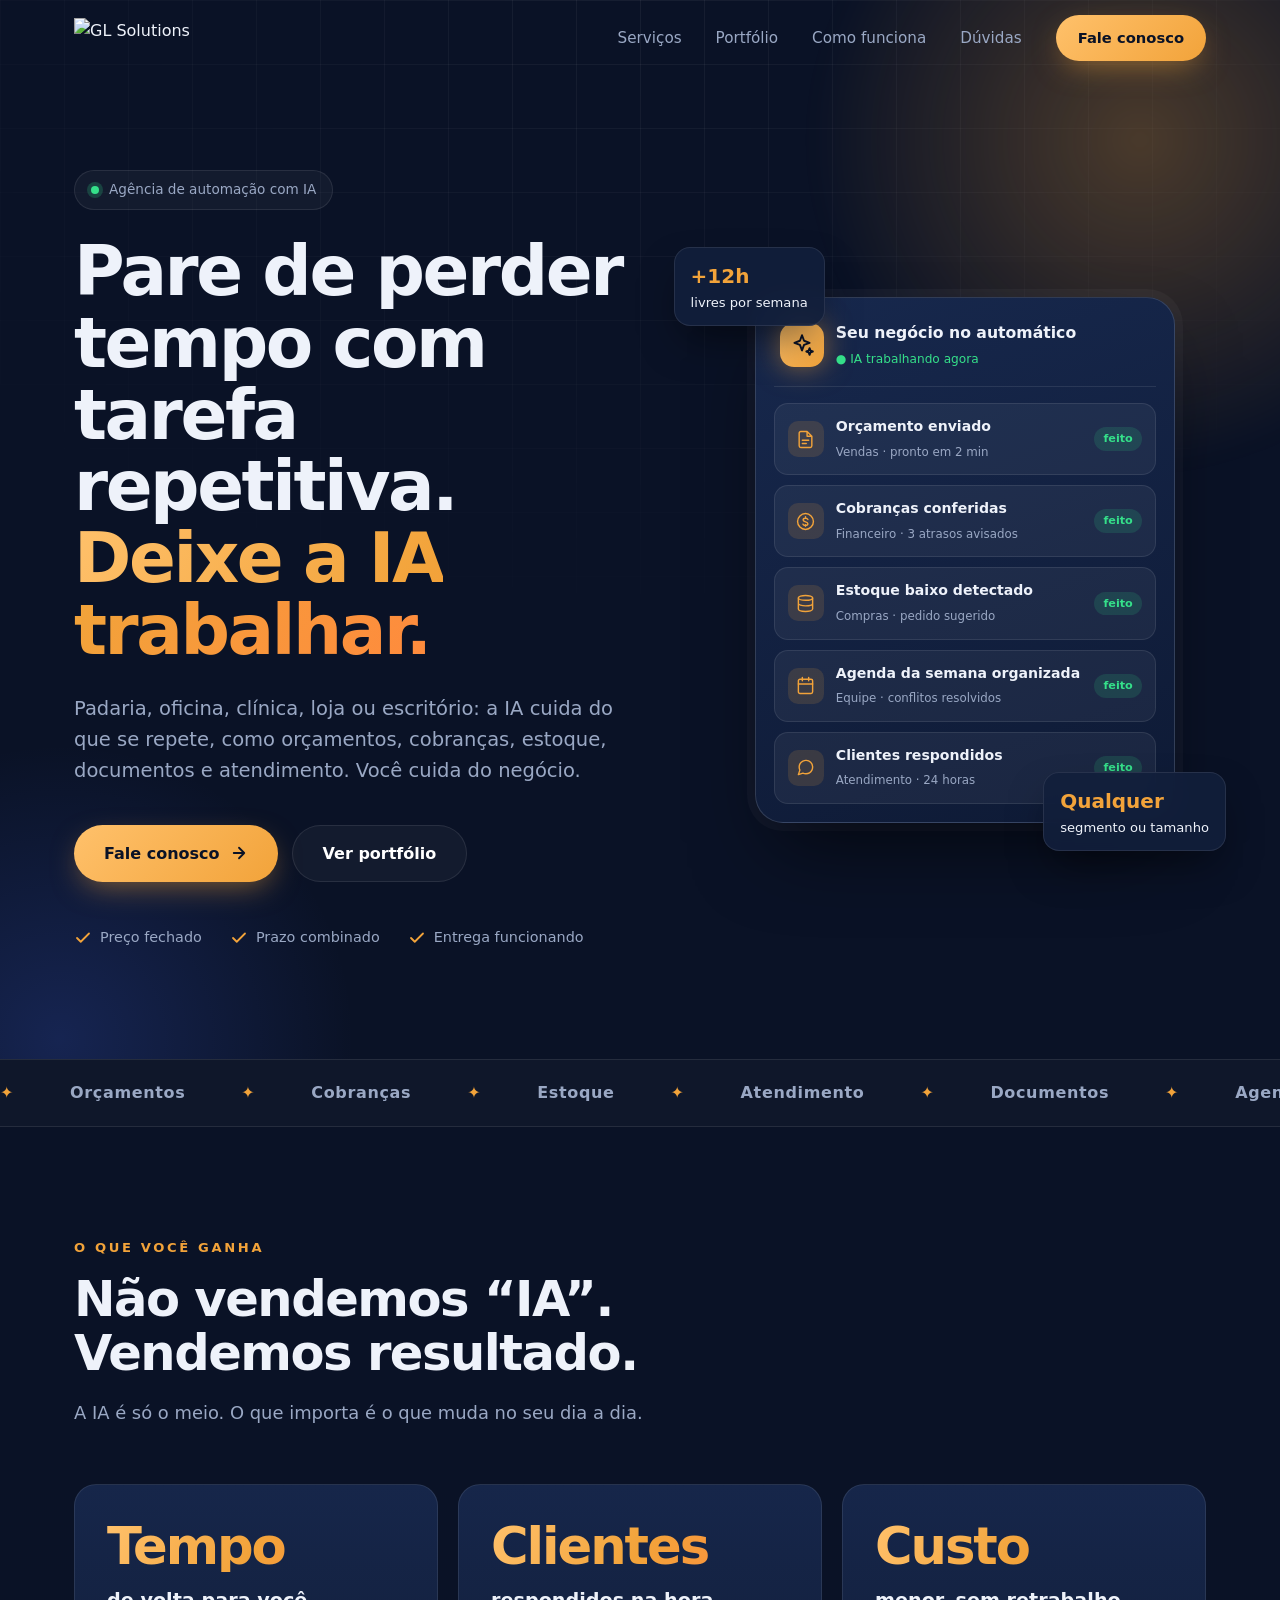
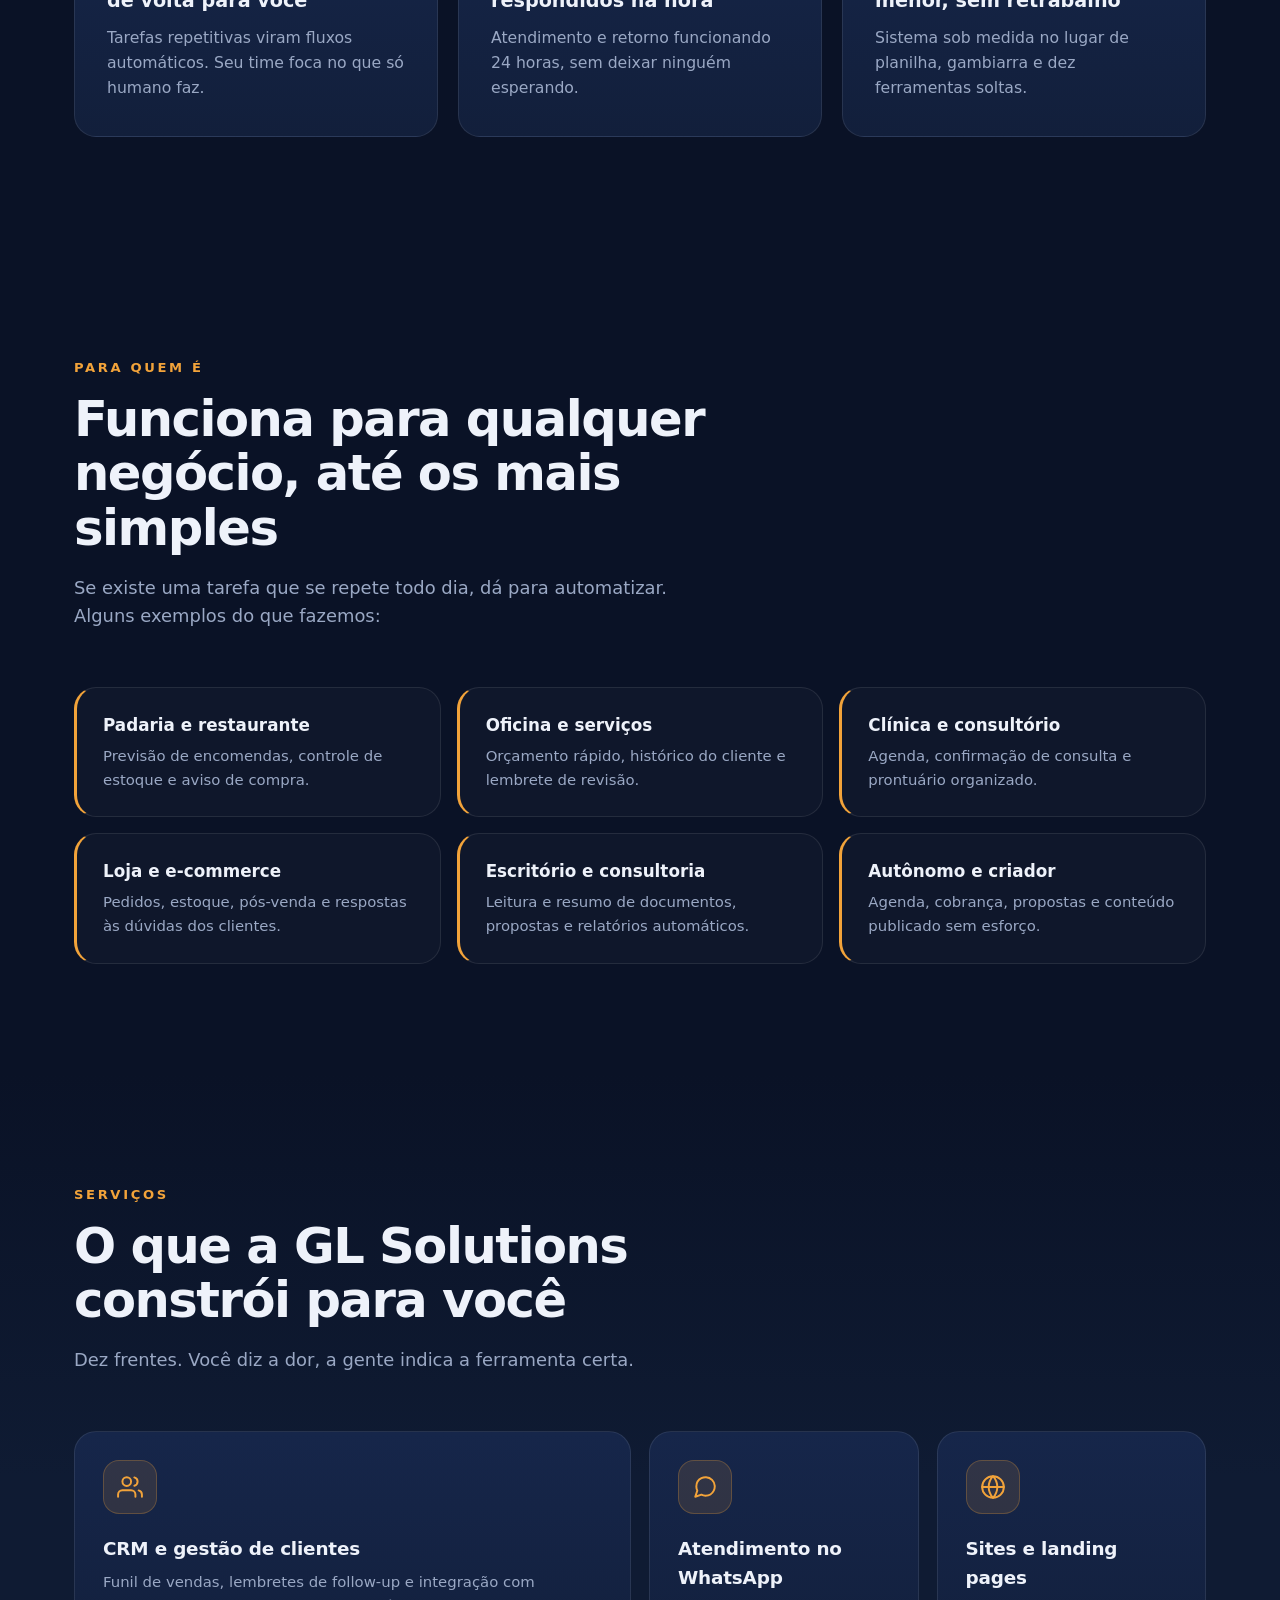
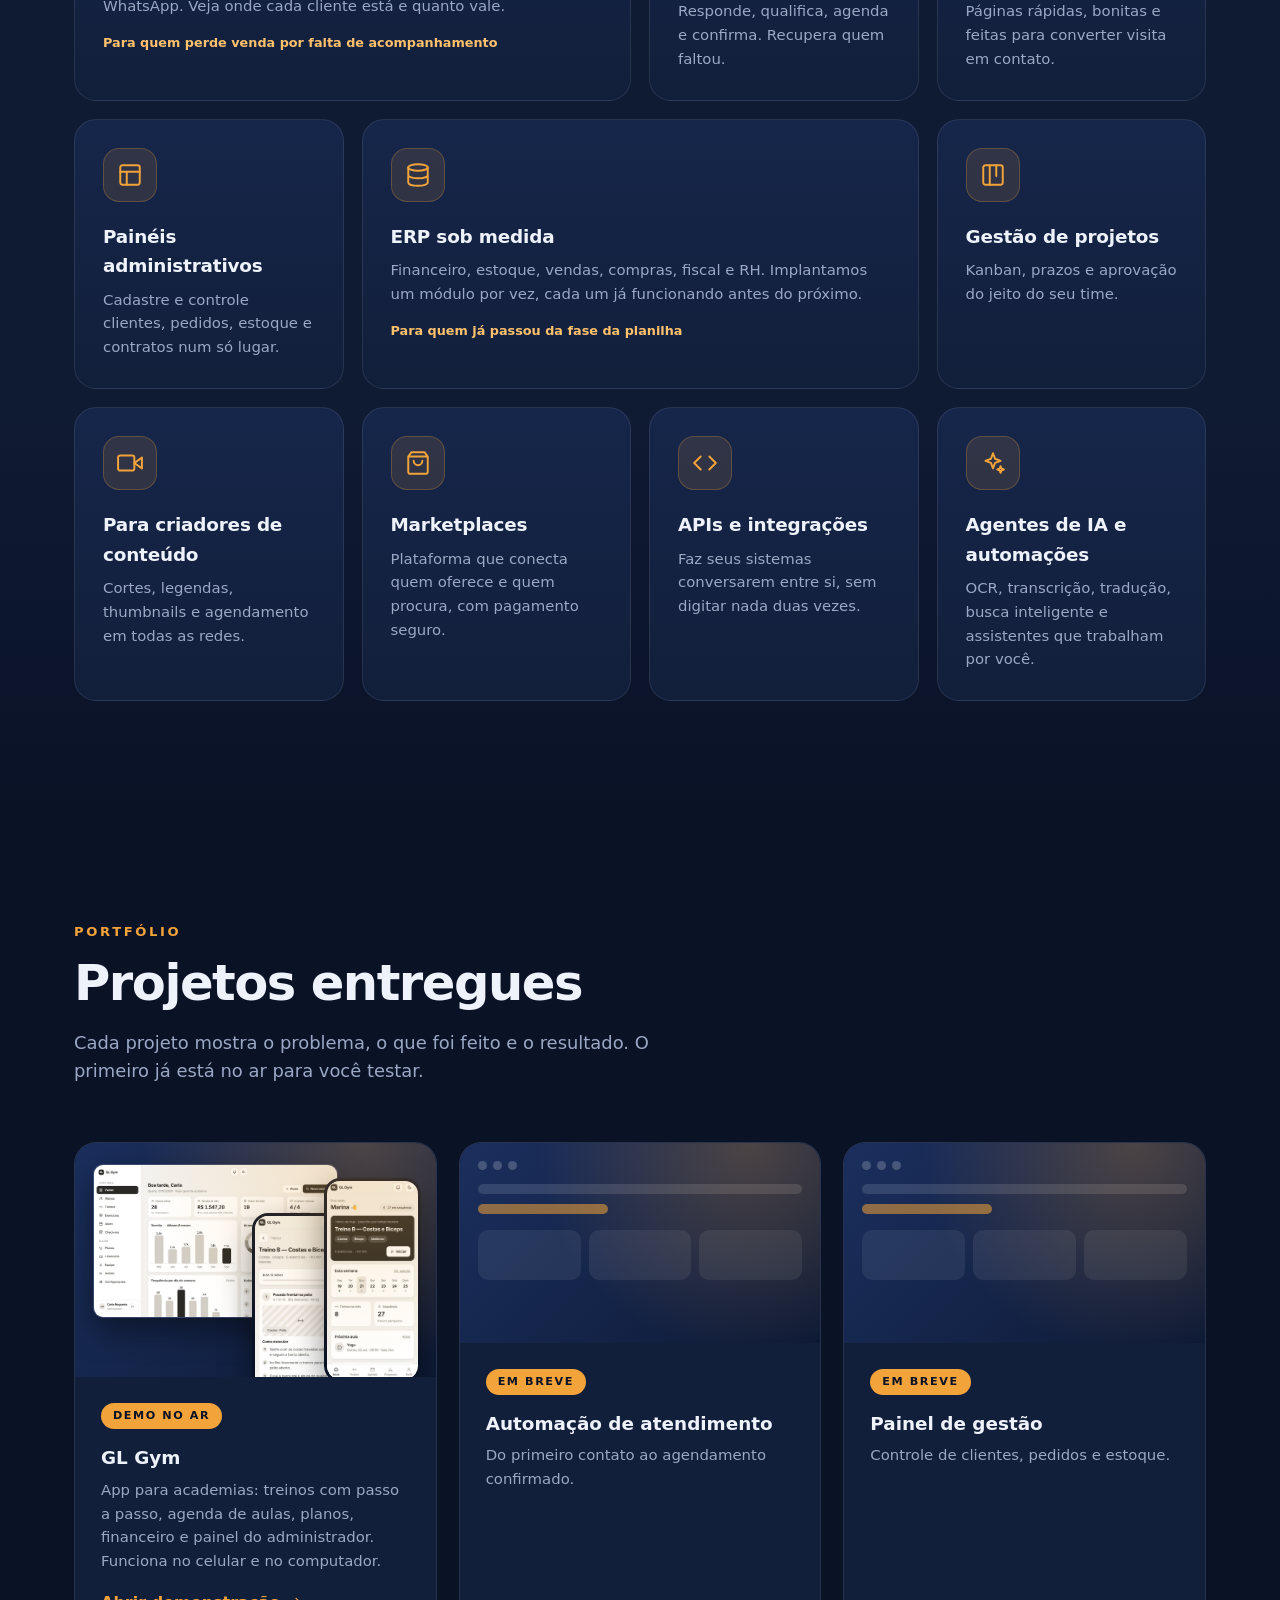
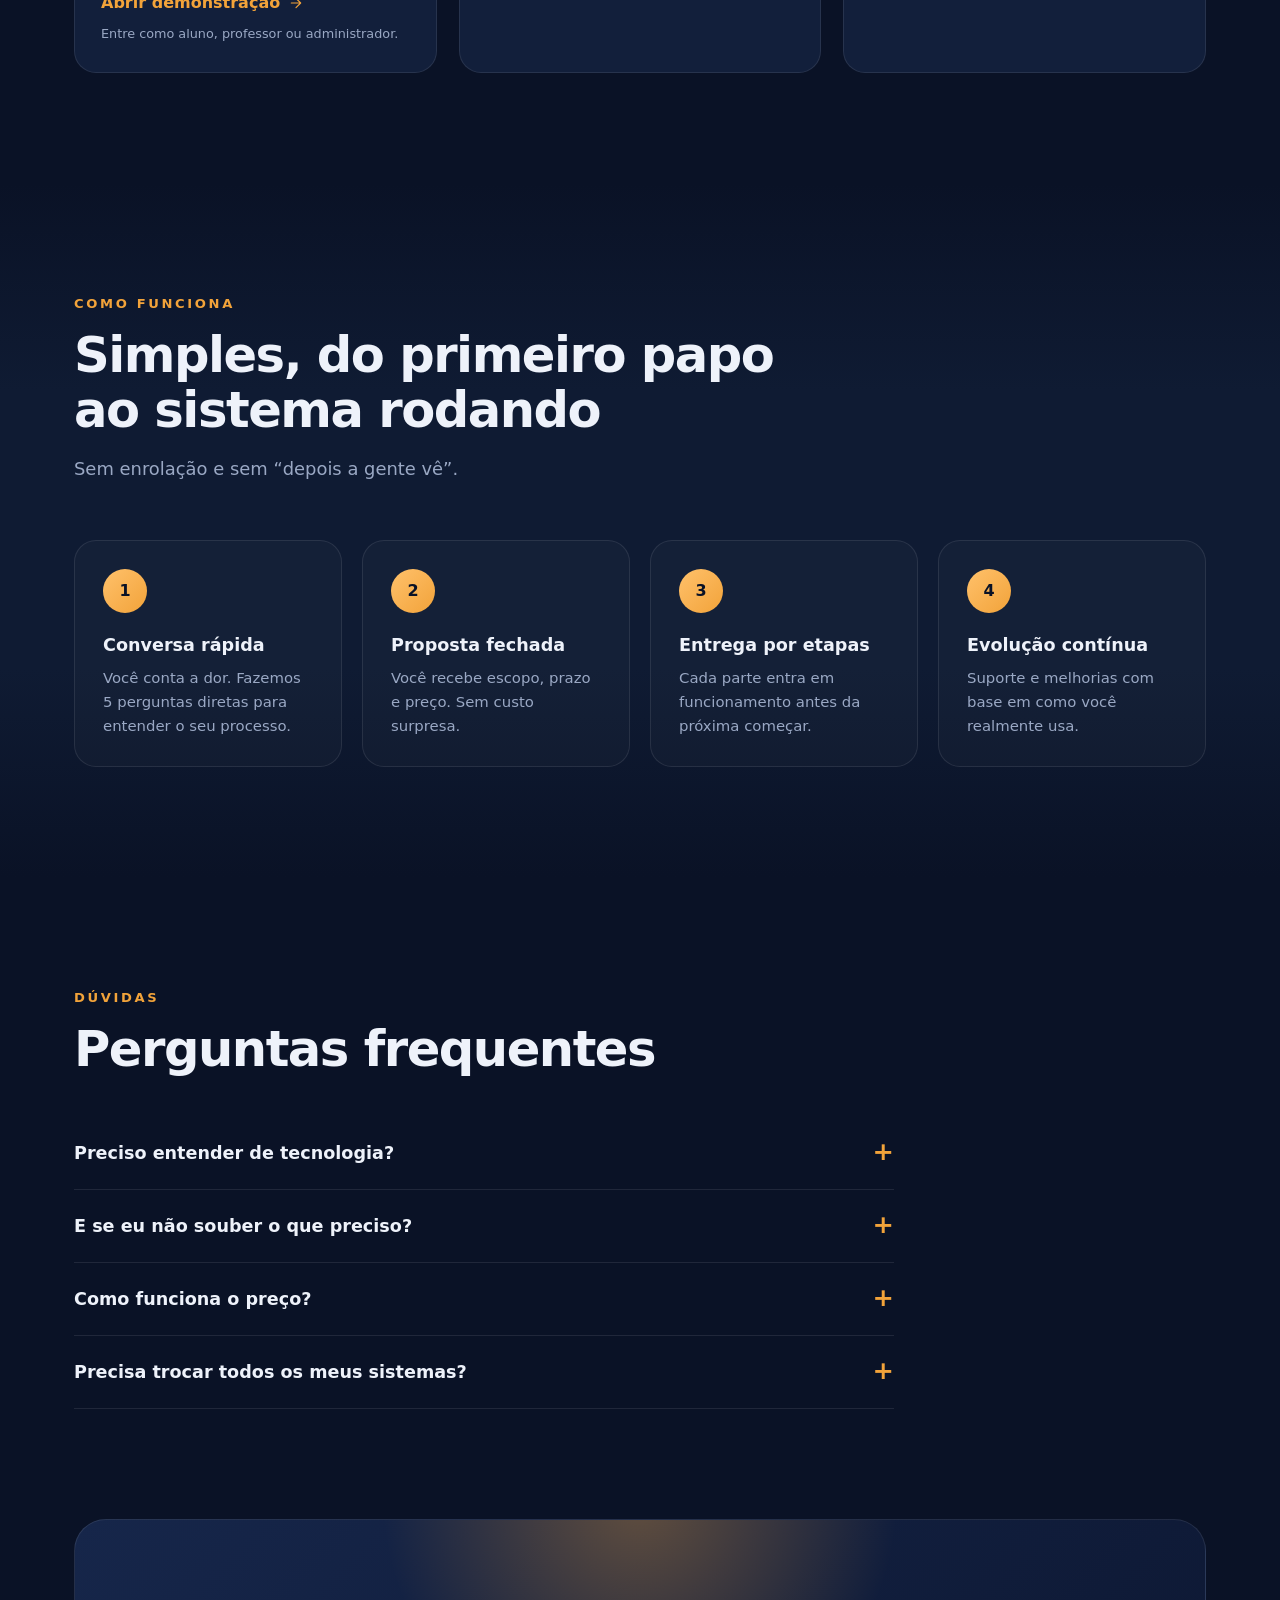
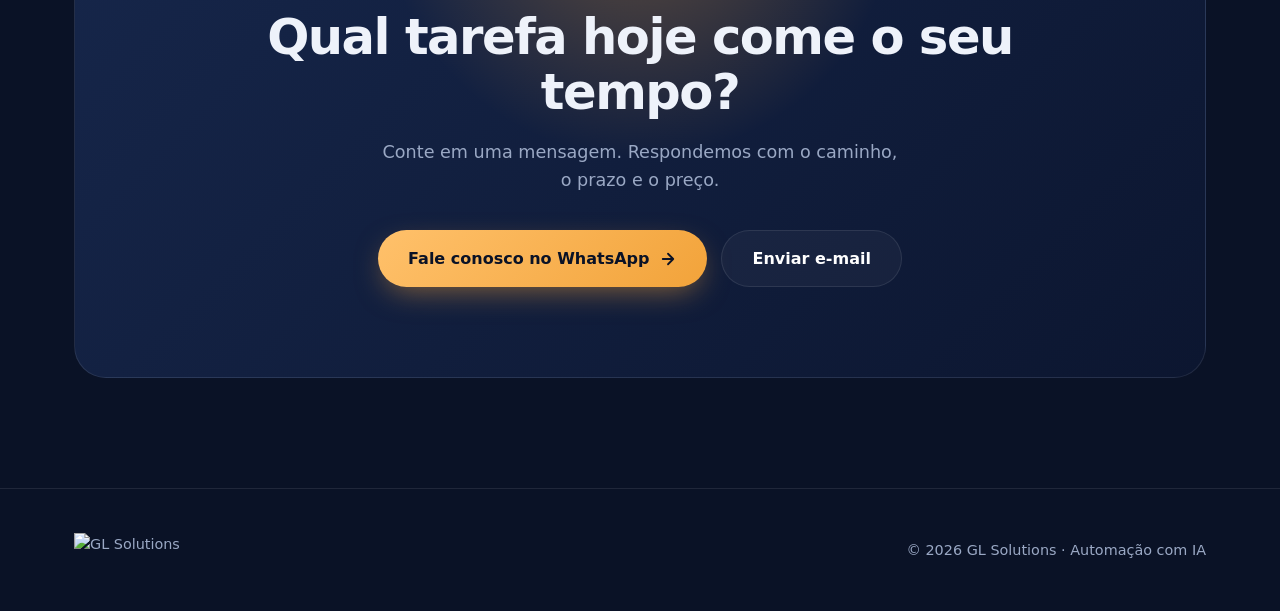
==== index.src.html @ 5382f70b "Portfólio: preview real do GL Gym (desktop e celular) Co-Authored-By: Claude Sonnet 5.5 <noreply@ant" ====
<!doctype html>
<html lang="pt-BR">
<head>
<meta charset="utf-8">
<meta name="viewport" content="width=device-width,initial-scale=1">
<title>GL Solutions — Automação com IA</title>
<meta name="description" content="Agência de automação com IA. CRM, ERP, painéis, sites, fluxos de WhatsApp e integrações sob medida, com escopo e preço fechados.">
<link rel="icon" href="__ICON__">
<style>
:root{
  --bg:#0A1226;--bg2:#0F1B33;--card:#121f3b;--card2:#16264a;
  --orange:#F2A33A;--orange2:#ffc16b;
  --text:#EEF2FA;--muted:#9AA8C4;--line:rgba(255,255,255,.09);
  --r:22px;
}
*{box-sizing:border-box;margin:0;padding:0}
html{scroll-behavior:smooth;scroll-padding-top:84px}
body{font-family:Inter,system-ui,-apple-system,"Segoe UI",Roboto,sans-serif;background:var(--bg);color:var(--text);line-height:1.6;-webkit-font-smoothing:antialiased;overflow-x:hidden}
a{color:inherit;text-decoration:none}
img{display:block;max-width:100%}
.wrap{max-width:1180px;margin:0 auto;padding:0 24px}
svg.i{width:26px;height:26px;fill:none;stroke:currentColor;stroke-width:1.8;stroke-linecap:round;stroke-linejoin:round}

/* NAV */
header{position:fixed;inset:0 0 auto 0;z-index:50;transition:.3s}
header.scrolled{background:rgba(10,18,38,.78);backdrop-filter:blur(16px);-webkit-backdrop-filter:blur(16px);border-bottom:1px solid var(--line)}
header .wrap{display:flex;align-items:center;justify-content:space-between;height:76px}
.brand img{height:40px;width:auto}
nav{display:flex;align-items:center;gap:34px;font-size:.95rem;color:var(--muted)}
nav a:hover{color:#fff}
.btn{display:inline-flex;align-items:center;gap:10px;background:linear-gradient(135deg,var(--orange2),var(--orange));color:#0A1226;font-weight:700;padding:15px 30px;border-radius:999px;transition:.25s;box-shadow:0 10px 30px -8px rgba(242,163,58,.55)}
.btn:hover{transform:translateY(-2px);box-shadow:0 16px 36px -8px rgba(242,163,58,.7)}
.btn svg{width:18px;height:18px;fill:none;stroke:currentColor;stroke-width:2.4;stroke-linecap:round;stroke-linejoin:round}
.btn.ghost{background:rgba(255,255,255,.04);color:#fff;border:1px solid var(--line);box-shadow:none}
.btn.ghost:hover{border-color:var(--orange);background:rgba(242,163,58,.08)}
nav .btn{padding:11px 22px;font-size:.92rem}

/* HERO */
.hero{position:relative;padding:170px 0 110px;overflow:hidden}
.hero:before{content:"";position:absolute;width:720px;height:720px;right:-220px;top:-220px;background:radial-gradient(circle,rgba(242,163,58,.28),transparent 65%);filter:blur(10px)}
.hero:after{content:"";position:absolute;width:640px;height:640px;left:-260px;bottom:-300px;background:radial-gradient(circle,rgba(70,110,255,.2),transparent 65%)}
.grid-bg{position:absolute;inset:0;background-image:linear-gradient(var(--line) 1px,transparent 1px),linear-gradient(90deg,var(--line) 1px,transparent 1px);background-size:64px 64px;mask-image:radial-gradient(ellipse 70% 60% at 50% 0,#000,transparent);-webkit-mask-image:radial-gradient(ellipse 70% 60% at 50% 0,#000,transparent);opacity:.6}
.hero .wrap{position:relative;z-index:2;display:grid;grid-template-columns:1.1fr .9fr;gap:60px;align-items:center}
.pill{display:inline-flex;align-items:center;gap:10px;border:1px solid var(--line);background:rgba(255,255,255,.04);padding:8px 16px;border-radius:999px;font-size:.85rem;color:var(--muted);margin-bottom:26px}
.pill i{width:8px;height:8px;border-radius:50%;background:#35e08a;box-shadow:0 0 0 4px rgba(53,224,138,.2);animation:pulse 2s infinite}
@keyframes pulse{50%{box-shadow:0 0 0 8px rgba(53,224,138,0)}}
h1{font-size:clamp(2.5rem,5.4vw,4.4rem);line-height:1.04;letter-spacing:-.035em;font-weight:800}
.grad{background:linear-gradient(120deg,var(--orange2),var(--orange) 50%,#ff8a3d);-webkit-background-clip:text;background-clip:text;color:transparent}
.hero p.lead{font-size:1.22rem;color:var(--muted);margin:26px 0 38px;max-width:540px}
.cta{display:flex;gap:14px;flex-wrap:wrap}
.trust{display:flex;gap:28px;margin-top:44px;color:var(--muted);font-size:.9rem;flex-wrap:wrap}
.trust span{display:flex;align-items:center;gap:8px}
.trust svg{width:18px;height:18px;stroke:var(--orange);fill:none;stroke-width:2.4;stroke-linecap:round;stroke-linejoin:round}

/* PANEL MOCK */
.panel{position:relative;max-width:420px;margin:0 auto;background:linear-gradient(160deg,#17284d,#0e1a35);border:1px solid rgba(255,255,255,.14);border-radius:28px;padding:18px;box-shadow:0 40px 80px -20px rgba(0,0,0,.6),0 0 0 8px rgba(255,255,255,.03);animation:float 6s ease-in-out infinite}
@keyframes float{50%{transform:translateY(-12px)}}
.ptop{display:flex;align-items:center;gap:12px;padding:4px 6px 16px;border-bottom:1px solid var(--line)}
.ptop b{display:block;font-size:.98rem}.ptop small{color:#35e08a;font-size:.76rem}
.orb{width:44px;height:44px;border-radius:14px;display:grid;place-items:center;background:linear-gradient(135deg,var(--orange2),var(--orange));color:#0A1226;box-shadow:0 0 28px rgba(242,163,58,.55)}
.tasks{display:flex;flex-direction:column;gap:10px;padding-top:16px}
.task{display:flex;align-items:center;gap:12px;background:rgba(255,255,255,.05);border:1px solid var(--line);border-radius:14px;padding:11px 13px;opacity:0;transform:translateX(18px);animation:in .5s forwards}
.task i{width:36px;height:36px;border-radius:10px;display:grid;place-items:center;background:rgba(242,163,58,.14);color:var(--orange);flex:none}
.task i svg{width:19px;height:19px}
.task div{flex:1;min-width:0}.task b{display:block;font-size:.88rem}.task small{color:var(--muted);font-size:.74rem}
.task em{font-style:normal;font-size:.7rem;font-weight:700;color:#35e08a;background:rgba(53,224,138,.14);padding:3px 9px;border-radius:99px}
.task:nth-child(1){animation-delay:.4s}.task:nth-child(2){animation-delay:1.1s}.task:nth-child(3){animation-delay:1.8s}.task:nth-child(4){animation-delay:2.5s}.task:nth-child(5){animation-delay:3.2s}
@keyframes in{to{opacity:1;transform:none}}
.badge{position:absolute;background:rgba(18,31,59,.92);backdrop-filter:blur(10px);border:1px solid var(--line);border-radius:16px;padding:12px 16px;font-size:.82rem;box-shadow:0 20px 40px -10px rgba(0,0,0,.5)}
.badge b{display:block;font-size:1.25rem;color:var(--orange)}
.badge.a{left:-50px;top:-50px;animation:float 5s ease-in-out infinite}
.badge.b{right:-20px;bottom:-28px;animation:float 7s ease-in-out infinite reverse}

/* MARQUEE */
.marquee{border-block:1px solid var(--line);background:rgba(255,255,255,.02);overflow:hidden;padding:20px 0}
.track{display:flex;gap:56px;width:max-content;animation:scroll 32s linear infinite;color:var(--muted);font-weight:600;letter-spacing:.04em;white-space:nowrap}
.track span:before{content:"✦";color:var(--orange);margin-right:56px}
@keyframes scroll{to{transform:translateX(-50%)}}

/* SECTIONS */
section{padding:110px 0;position:relative}
.eyebrow{color:var(--orange);font-weight:700;font-size:.82rem;letter-spacing:.2em;text-transform:uppercase;margin-bottom:14px}
h2{font-size:clamp(2rem,4vw,3.1rem);letter-spacing:-.03em;line-height:1.1;font-weight:800;max-width:760px}
.sub{color:var(--muted);font-size:1.12rem;max-width:620px;margin:18px 0 56px}

/* BENEFITS */
.trio{display:grid;grid-template-columns:repeat(3,1fr);gap:20px}
.ben{background:linear-gradient(180deg,var(--card2),var(--card));border:1px solid var(--line);border-radius:var(--r);padding:36px 32px}
.ben .big{font-size:3.2rem;font-weight:800;letter-spacing:-.04em;line-height:1}
.ben h3{margin:14px 0 8px;font-size:1.2rem}
.ben p{color:var(--muted);font-size:.98rem}

.segs{display:grid;grid-template-columns:repeat(3,1fr);gap:16px}
.seg{border:1px solid var(--line);border-radius:var(--r);padding:24px 26px;background:rgba(255,255,255,.025);border-left:3px solid var(--orange)}
.seg b{display:block;font-size:1.05rem;margin-bottom:6px}.seg p{color:var(--muted);font-size:.93rem}
/* SERVICES BENTO */
.bento{display:grid;grid-template-columns:repeat(4,1fr);gap:18px}
.svc{grid-column:span 1;position:relative;background:linear-gradient(180deg,var(--card2),var(--card));border:1px solid var(--line);border-radius:var(--r);padding:28px;overflow:hidden;transition:.3s}
.svc.w{grid-column:span 2}
.svc:hover{transform:translateY(-6px);border-color:rgba(242,163,58,.55);box-shadow:0 30px 60px -30px rgba(242,163,58,.35)}
.svc:before{content:"";position:absolute;inset:auto -40% -60% auto;width:240px;height:240px;background:radial-gradient(circle,rgba(242,163,58,.16),transparent 70%);opacity:0;transition:.4s}
.svc:hover:before{opacity:1}
.ic{width:54px;height:54px;border-radius:16px;display:grid;place-items:center;background:rgba(242,163,58,.12);color:var(--orange);margin-bottom:20px;border:1px solid rgba(242,163,58,.25)}
.svc h3{font-size:1.15rem;margin-bottom:8px;letter-spacing:-.01em}
.svc p{color:var(--muted);font-size:.93rem}
.svc .dor{display:block;margin-top:14px;font-size:.8rem;color:var(--orange2);font-weight:600}

/* PORTFOLIO */
.alt{background:linear-gradient(180deg,var(--bg),var(--bg2) 30%,var(--bg2) 70%,var(--bg))}
.cases{display:grid;grid-template-columns:repeat(3,1fr);gap:22px}
.case{background:var(--card);border:1px solid var(--line);border-radius:var(--r);overflow:hidden;transition:.3s}
.case:hover{transform:translateY(-6px);border-color:rgba(242,163,58,.5)}
.shot{height:200px;background:linear-gradient(135deg,#1b2f5e,#0e1a35);position:relative;padding:18px}
.shot:after{content:"";position:absolute;inset:0;background:radial-gradient(circle at 80% 0,rgba(242,163,58,.25),transparent 60%)}
.bar{display:flex;gap:6px;margin-bottom:14px}.bar i{width:9px;height:9px;border-radius:50%;background:rgba(255,255,255,.2)}
.line{height:10px;border-radius:6px;background:rgba(255,255,255,.12);margin-bottom:10px}
.line.o{background:rgba(242,163,58,.55);width:40%}
.blk{display:grid;grid-template-columns:repeat(3,1fr);gap:8px;margin-top:16px}.blk b{height:50px;border-radius:10px;background:rgba(255,255,255,.07)}
.cbody{padding:24px 26px 28px}
.soon{display:inline-block;font-size:.7rem;font-weight:800;letter-spacing:.14em;color:#0A1226;background:var(--orange);padding:4px 12px;border-radius:99px}
.case h3{margin:14px 0 6px;font-size:1.15rem}
.case p{color:var(--muted);font-size:.93rem}
a.shot{display:block;text-decoration:none}

.shot.preview{height:auto;aspect-ratio:16/10.4;padding:0;overflow:hidden}
.shot.preview:after{pointer-events:none;z-index:3}
.shot.preview img{position:absolute;display:block;height:auto;border-radius:10px;box-shadow:0 12px 32px rgba(0,0,0,.45);transition:transform .35s}
.shot.preview .pv-d{left:5%;top:9%;width:68%;border:1px solid rgba(255,255,255,.14)}
.shot.preview .pv-p1{right:4%;top:15%;width:27%;border-radius:16px;border:3px solid #0A1226;z-index:2}
.shot.preview .pv-p2{right:24%;top:30%;width:27%;border-radius:16px;border:3px solid #0A1226;z-index:1}
.case:hover .shot.preview .pv-p1{transform:translateY(-6px)}.case:hover .shot.preview .pv-p2{transform:translateY(-3px)}
.case.live .go{display:inline-flex;align-items:center;gap:8px;margin-top:16px;color:var(--orange);font-weight:700;text-decoration:none}
.case.live .go:hover{text-decoration:underline}
.case .hint{margin-top:8px;font-size:.8rem;color:var(--muted)}

/* PROCESS */
.steps{display:grid;grid-template-columns:repeat(4,1fr);gap:20px;position:relative}
.step{padding:28px;border:1px solid var(--line);border-radius:var(--r);background:rgba(255,255,255,.025)}
.step .n{width:44px;height:44px;border-radius:50%;display:grid;place-items:center;background:linear-gradient(135deg,var(--orange2),var(--orange));color:#0A1226;font-weight:800;margin-bottom:18px}
.step h3{font-size:1.1rem;margin-bottom:8px}.step p{color:var(--muted);font-size:.93rem}

/* FAQ */
.faq{max-width:820px}
details{border-bottom:1px solid var(--line);padding:22px 0}
summary{cursor:pointer;font-weight:700;font-size:1.1rem;list-style:none;display:flex;justify-content:space-between;gap:20px}
summary::-webkit-details-marker{display:none}
summary:after{content:"+";color:var(--orange);font-size:1.6rem;line-height:1;transition:.2s}
details[open] summary:after{transform:rotate(45deg)}
details p{color:var(--muted);margin-top:12px}

/* CTA */
.final{position:relative;text-align:center;border-radius:32px;padding:90px 24px;overflow:hidden;background:linear-gradient(135deg,#16264a,#0c1630);border:1px solid var(--line)}
.final:before{content:"";position:absolute;width:560px;height:560px;left:50%;top:-300px;transform:translateX(-50%);background:radial-gradient(circle,rgba(242,163,58,.35),transparent 65%)}
.final>*{position:relative}
.final h2{margin:0 auto}
.final p{color:var(--muted);max-width:520px;margin:18px auto 36px;font-size:1.1rem}
.final .cta{justify-content:center}

footer{padding:44px 0;border-top:1px solid var(--line);color:var(--muted);font-size:.9rem}
footer .wrap{display:flex;justify-content:space-between;align-items:center;flex-wrap:wrap;gap:16px}
footer img{height:34px;width:auto}

/* REVEAL */
.js .rv{opacity:0;transform:translateY(28px);transition:opacity .8s,transform .8s}
.js .rv.on{opacity:1;transform:none}

@media(max-width:980px){.segs{grid-template-columns:1fr 1fr}
  .hero{padding:130px 0 80px}.hero .wrap{grid-template-columns:1fr}
  .badge.a{left:-8px}.badge.b{right:-8px}
  .trio,.cases{grid-template-columns:1fr}.bento{grid-template-columns:1fr 1fr}.steps{grid-template-columns:1fr 1fr}
  nav a:not(.btn){display:none}section{padding:80px 0}
}
@media(max-width:560px){.segs{grid-template-columns:1fr}.bento,.steps{grid-template-columns:1fr}.svc.w{grid-column:span 1}.badge{display:none}.brand img{height:34px}}
@media(prefers-reduced-motion:reduce){*{animation:none!important;transition:none!important}.task{opacity:1;transform:none}}
</style>
</head>
<body>

<svg width="0" height="0" style="position:absolute" aria-hidden="true">
  <symbol id="users" viewBox="0 0 24 24"><path d="M17 21v-2a4 4 0 0 0-4-4H5a4 4 0 0 0-4 4v2"/><circle cx="9" cy="7" r="4"/><path d="M23 21v-2a4 4 0 0 0-3-3.87M16 3.13a4 4 0 0 1 0 7.75"/></symbol>
  <symbol id="layout" viewBox="0 0 24 24"><rect x="3" y="3" width="18" height="18" rx="2"/><path d="M3 9h18M9 21V9"/></symbol>
  <symbol id="globe" viewBox="0 0 24 24"><circle cx="12" cy="12" r="10"/><path d="M2 12h20M12 2a15.3 15.3 0 0 1 4 10 15.3 15.3 0 0 1-4 10 15.3 15.3 0 0 1-4-10 15.3 15.3 0 0 1 4-10z"/></symbol>
  <symbol id="chat" viewBox="0 0 24 24"><path d="M21 11.5a8.4 8.4 0 0 1-.9 3.8 8.5 8.5 0 0 1-7.6 4.7 8.4 8.4 0 0 1-3.8-.9L3 21l1.9-5.7a8.4 8.4 0 0 1-.9-3.8 8.5 8.5 0 0 1 4.7-7.6 8.4 8.4 0 0 1 3.8-.9h.5a8.5 8.5 0 0 1 8 8z"/></symbol>
  <symbol id="cols" viewBox="0 0 24 24"><rect x="3" y="3" width="18" height="18" rx="2"/><path d="M9 3v18M15 3v10"/></symbol>
  <symbol id="video" viewBox="0 0 24 24"><path d="M23 7l-7 5 7 5V7z"/><rect x="1" y="5" width="15" height="14" rx="2"/></symbol>
  <symbol id="db" viewBox="0 0 24 24"><ellipse cx="12" cy="5" rx="9" ry="3"/><path d="M21 12c0 1.7-4 3-9 3s-9-1.3-9-3M3 5v14c0 1.7 4 3 9 3s9-1.3 9-3V5"/></symbol>
  <symbol id="bag" viewBox="0 0 24 24"><path d="M6 2L3 6v14a2 2 0 0 0 2 2h14a2 2 0 0 0 2-2V6l-3-4zM3 6h18M16 10a4 4 0 0 1-8 0"/></symbol>
  <symbol id="code" viewBox="0 0 24 24"><path d="M16 18l6-6-6-6M8 6l-6 6 6 6"/></symbol>
  <symbol id="spark" viewBox="0 0 24 24"><path d="M12 3l1.9 5.1L19 10l-5.1 1.9L12 17l-1.9-5.1L5 10l5.1-1.9L12 3zM19 15l.9 2.1L22 18l-2.1.9L19 21l-.9-2.1L16 18l2.1-.9L19 15z"/></symbol>
  <symbol id="doc" viewBox="0 0 24 24"><path d="M14 2H6a2 2 0 0 0-2 2v16a2 2 0 0 0 2 2h12a2 2 0 0 0 2-2V8zM14 2v6h6M8 13h8M8 17h5"/></symbol>
  <symbol id="coin" viewBox="0 0 24 24"><circle cx="12" cy="12" r="10"/><path d="M15 9.5a3 3 0 0 0-3-1.5c-1.7 0-3 .9-3 2.2 0 3 6 1.6 6 4.6 0 1.3-1.3 2.2-3 2.2a3.2 3.2 0 0 1-3.2-1.6M12 6v2M12 16v2"/></symbol>
  <symbol id="cal" viewBox="0 0 24 24"><rect x="3" y="4" width="18" height="18" rx="2"/><path d="M16 2v4M8 2v4M3 10h18"/></symbol>
  <symbol id="arrow" viewBox="0 0 24 24"><path d="M5 12h14M12 5l7 7-7 7"/></symbol>
  <symbol id="check" viewBox="0 0 24 24"><path d="M20 6L9 17l-5-5"/></symbol>
</svg>

<header id="top"><div class="wrap">
  <a class="brand" href="#"><img src="__LOGO__" alt="GL Solutions"></a>
  <nav>
    <a href="#servicos">Serviços</a><a href="#portfolio">Portfólio</a><a href="#processo">Como funciona</a><a href="#duvidas">Dúvidas</a>
    <a class="btn" href="#contato">Fale conosco</a>
  </nav>
</div></header>

<main>
<div class="hero">
  <div class="grid-bg"></div>
  <div class="wrap">
    <div>
      <div class="pill"><i></i> Agência de automação com IA</div>
      <h1>Pare de perder tempo com tarefa repetitiva. <span class="grad">Deixe a IA trabalhar.</span></h1>
      <p class="lead">Padaria, oficina, clínica, loja ou escritório: a IA cuida do que se repete, como orçamentos, cobranças, estoque, documentos e atendimento. Você cuida do negócio.</p>
      <div class="cta">
        <a class="btn" href="#contato">Fale conosco <svg><use href="#arrow"/></svg></a>
        <a class="btn ghost" href="#portfolio">Ver portfólio</a>
      </div>
      <div class="trust">
        <span><svg><use href="#check"/></svg>Preço fechado</span>
        <span><svg><use href="#check"/></svg>Prazo combinado</span>
        <span><svg><use href="#check"/></svg>Entrega funcionando</span>
      </div>
    </div>
    <div style="position:relative">
      <div class="panel">
        <div class="ptop"><div class="orb"><svg class="i"><use href="#spark"/></svg></div><div><b>Seu negócio no automático</b><small>● IA trabalhando agora</small></div></div>
        <div class="tasks">
          <div class="task"><i><svg class="i"><use href="#doc"/></svg></i><div><b>Orçamento enviado</b><small>Vendas · pronto em 2 min</small></div><em>feito</em></div>
          <div class="task"><i><svg class="i"><use href="#coin"/></svg></i><div><b>Cobranças conferidas</b><small>Financeiro · 3 atrasos avisados</small></div><em>feito</em></div>
          <div class="task"><i><svg class="i"><use href="#db"/></svg></i><div><b>Estoque baixo detectado</b><small>Compras · pedido sugerido</small></div><em>feito</em></div>
          <div class="task"><i><svg class="i"><use href="#cal"/></svg></i><div><b>Agenda da semana organizada</b><small>Equipe · conflitos resolvidos</small></div><em>feito</em></div>
          <div class="task"><i><svg class="i"><use href="#chat"/></svg></i><div><b>Clientes respondidos</b><small>Atendimento · 24 horas</small></div><em>feito</em></div>
        </div>
      </div>
      <div class="badge a"><b>+12h</b>livres por semana</div>
      <div class="badge b"><b>Qualquer</b>segmento ou tamanho</div>
    </div>
  </div>
</div>

<div class="marquee"><div class="track" aria-hidden="true">
  <span>Orçamentos</span><span>Cobranças</span><span>Estoque</span><span>Atendimento</span><span>Documentos</span><span>Agenda</span><span>Relatórios</span><span>Sites</span>
  <span>Orçamentos</span><span>Cobranças</span><span>Estoque</span><span>Atendimento</span><span>Documentos</span><span>Agenda</span><span>Relatórios</span><span>Sites</span>
</div></div>

<section><div class="wrap">
  <div class="eyebrow">O que você ganha</div>
  <h2 class="rv">Não vendemos “IA”. Vendemos resultado.</h2>
  <p class="sub rv">A IA é só o meio. O que importa é o que muda no seu dia a dia.</p>
  <div class="trio">
    <div class="ben rv"><div class="big grad">Tempo</div><h3>de volta para você</h3><p>Tarefas repetitivas viram fluxos automáticos. Seu time foca no que só humano faz.</p></div>
    <div class="ben rv"><div class="big grad">Clientes</div><h3>respondidos na hora</h3><p>Atendimento e retorno funcionando 24 horas, sem deixar ninguém esperando.</p></div>
    <div class="ben rv"><div class="big grad">Custo</div><h3>menor, sem retrabalho</h3><p>Sistema sob medida no lugar de planilha, gambiarra e dez ferramentas soltas.</p></div>
  </div>
</div></section>

<section id="segmentos"><div class="wrap">
  <div class="eyebrow">Para quem é</div>
  <h2 class="rv">Funciona para qualquer negócio, até os mais simples</h2>
  <p class="sub rv">Se existe uma tarefa que se repete todo dia, dá para automatizar. Alguns exemplos do que fazemos:</p>
  <div class="segs">
    <div class="seg rv"><b>Padaria e restaurante</b><p>Previsão de encomendas, controle de estoque e aviso de compra.</p></div>
    <div class="seg rv"><b>Oficina e serviços</b><p>Orçamento rápido, histórico do cliente e lembrete de revisão.</p></div>
    <div class="seg rv"><b>Clínica e consultório</b><p>Agenda, confirmação de consulta e prontuário organizado.</p></div>
    <div class="seg rv"><b>Loja e e-commerce</b><p>Pedidos, estoque, pós-venda e respostas às dúvidas dos clientes.</p></div>
    <div class="seg rv"><b>Escritório e consultoria</b><p>Leitura e resumo de documentos, propostas e relatórios automáticos.</p></div>
    <div class="seg rv"><b>Autônomo e criador</b><p>Agenda, cobrança, propostas e conteúdo publicado sem esforço.</p></div>
  </div>
</div></section>

<section id="servicos" class="alt"><div class="wrap">
  <div class="eyebrow">Serviços</div>
  <h2 class="rv">O que a GL Solutions constrói para você</h2>
  <p class="sub rv">Dez frentes. Você diz a dor, a gente indica a ferramenta certa.</p>
  <div class="bento">
    <div class="svc w rv"><div class="ic"><svg class="i"><use href="#users"/></svg></div><h3>CRM e gestão de clientes</h3><p>Funil de vendas, lembretes de follow-up e integração com WhatsApp. Veja onde cada cliente está e quanto vale.</p><span class="dor">Para quem perde venda por falta de acompanhamento</span></div>
    <div class="svc rv"><div class="ic"><svg class="i"><use href="#chat"/></svg></div><h3>Atendimento no WhatsApp</h3><p>Responde, qualifica, agenda e confirma. Recupera quem faltou.</p></div>
    <div class="svc rv"><div class="ic"><svg class="i"><use href="#globe"/></svg></div><h3>Sites e landing pages</h3><p>Páginas rápidas, bonitas e feitas para converter visita em contato.</p></div>
    <div class="svc rv"><div class="ic"><svg class="i"><use href="#layout"/></svg></div><h3>Painéis administrativos</h3><p>Cadastre e controle clientes, pedidos, estoque e contratos num só lugar.</p></div>
    <div class="svc w rv"><div class="ic"><svg class="i"><use href="#db"/></svg></div><h3>ERP sob medida</h3><p>Financeiro, estoque, vendas, compras, fiscal e RH. Implantamos um módulo por vez, cada um já funcionando antes do próximo.</p><span class="dor">Para quem já passou da fase da planilha</span></div>
    <div class="svc rv"><div class="ic"><svg class="i"><use href="#cols"/></svg></div><h3>Gestão de projetos</h3><p>Kanban, prazos e aprovação do jeito do seu time.</p></div>
    <div class="svc rv"><div class="ic"><svg class="i"><use href="#video"/></svg></div><h3>Para criadores de conteúdo</h3><p>Cortes, legendas, thumbnails e agendamento em todas as redes.</p></div>
    <div class="svc rv"><div class="ic"><svg class="i"><use href="#bag"/></svg></div><h3>Marketplaces</h3><p>Plataforma que conecta quem oferece e quem procura, com pagamento seguro.</p></div>
    <div class="svc rv"><div class="ic"><svg class="i"><use href="#code"/></svg></div><h3>APIs e integrações</h3><p>Faz seus sistemas conversarem entre si, sem digitar nada duas vezes.</p></div>
    <div class="svc rv"><div class="ic"><svg class="i"><use href="#spark"/></svg></div><h3>Agentes de IA e automações</h3><p>OCR, transcrição, tradução, busca inteligente e assistentes que trabalham por você.</p></div>
  </div>
</div></section>

<section id="portfolio"><div class="wrap">
  <div class="eyebrow">Portfólio</div>
  <h2 class="rv">Projetos entregues</h2>
  <p class="sub rv">Cada projeto mostra o problema, o que foi feito e o resultado. O primeiro já está no ar para você testar.</p>
  <div class="cases">
    <!-- Para adicionar um projeto: troque o conteúdo de um bloco .case e tire o selo "Em breve" -->
    <article class="case rv live"><a class="shot preview" href="demos/gl-gym/index.html" target="_blank" rel="noopener" aria-label="Abrir demonstração do GL Gym"><img class="pv-d" src="assets/glgym-desktop.jpg" alt="Painel administrativo do GL Gym no computador" loading="lazy"><img class="pv-p2" src="assets/glgym-treino.jpg" alt="Treino com passo a passo no celular" loading="lazy"><img class="pv-p1" src="assets/glgym-home.jpg" alt="Tela inicial do aluno no celular" loading="lazy"></a><div class="cbody"><span class="soon">DEMO NO AR</span><h3>GL Gym</h3><p>App para academias: treinos com passo a passo, agenda de aulas, planos, financeiro e painel do administrador. Funciona no celular e no computador.</p><a class="go" href="demos/gl-gym/index.html" target="_blank" rel="noopener">Abrir demonstração <svg class="i" style="width:16px;height:16px"><use href="#arrow"/></svg></a><div class="hint">Entre como aluno, professor ou administrador.</div></div></article>
    <article class="case rv"><div class="shot"><div class="bar"><i></i><i></i><i></i></div><div class="line"></div><div class="line o"></div><div class="blk"><b></b><b></b><b></b></div></div><div class="cbody"><span class="soon">EM BREVE</span><h3>Automação de atendimento</h3><p>Do primeiro contato ao agendamento confirmado.</p></div></article>
    <article class="case rv"><div class="shot"><div class="bar"><i></i><i></i><i></i></div><div class="line"></div><div class="line o"></div><div class="blk"><b></b><b></b><b></b></div></div><div class="cbody"><span class="soon">EM BREVE</span><h3>Painel de gestão</h3><p>Controle de clientes, pedidos e estoque.</p></div></article>
  </div>
</div></section>

<section id="processo" class="alt"><div class="wrap">
  <div class="eyebrow">Como funciona</div>
  <h2 class="rv">Simples, do primeiro papo ao sistema rodando</h2>
  <p class="sub rv">Sem enrolação e sem “depois a gente vê”.</p>
  <div class="steps">
    <div class="step rv"><div class="n">1</div><h3>Conversa rápida</h3><p>Você conta a dor. Fazemos 5 perguntas diretas para entender o seu processo.</p></div>
    <div class="step rv"><div class="n">2</div><h3>Proposta fechada</h3><p>Você recebe escopo, prazo e preço. Sem custo surpresa.</p></div>
    <div class="step rv"><div class="n">3</div><h3>Entrega por etapas</h3><p>Cada parte entra em funcionamento antes da próxima começar.</p></div>
    <div class="step rv"><div class="n">4</div><h3>Evolução contínua</h3><p>Suporte e melhorias com base em como você realmente usa.</p></div>
  </div>
</div></section>

<section id="duvidas"><div class="wrap">
  <div class="eyebrow">Dúvidas</div>
  <h2 class="rv" style="margin-bottom:40px">Perguntas frequentes</h2>
  <div class="faq rv">
    <details><summary>Preciso entender de tecnologia?</summary><p>Não. Você explica o problema com as suas palavras e a gente cuida de todo o lado técnico.</p></details>
    <details><summary>E se eu não souber o que preciso?</summary><p>Tudo bem. Começamos pelo diagnóstico: poucas perguntas para achar onde está o maior desperdício de tempo e dinheiro.</p></details>
    <details><summary>Como funciona o preço?</summary><p>Você recebe a proposta com escopo, prazo e valor fechados antes de começar. Se não for um bom encaixe, dizemos com clareza.</p></details>
    <details><summary>Precisa trocar todos os meus sistemas?</summary><p>Não. Integramos o que você já usa e implantamos por módulo, sem parar a operação.</p></details>
  </div>
</div></section>

<section id="contato" style="padding-top:0"><div class="wrap">
  <div class="final">
    <h2>Qual tarefa hoje come o seu tempo?</h2>
    <p>Conte em uma mensagem. Respondemos com o caminho, o prazo e o preço.</p>
    <div class="cta">
      <!-- TROQUE o número e o e-mail pelos seus -->
      <a class="btn" href="https://wa.me/5500000000000?text=Ol%C3%A1%2C%20vim%20pelo%20site%20da%20GL%20Solutions">Fale conosco no WhatsApp <svg><use href="#arrow"/></svg></a>
      <a class="btn ghost" href="mailto:contato@seudominio.com.br">Enviar e-mail</a>
    </div>
  </div>
</div></section>
</main>

<footer><div class="wrap">
  <img src="__LOGO__" alt="GL Solutions">
  <span>© 2026 GL Solutions · Automação com IA</span>
</div></footer>

<script>
document.documentElement.classList.add('js');
var h=document.getElementById('top');
function s(){h.classList.toggle('scrolled',scrollY>20)}s();addEventListener('scroll',s,{passive:true});
var els=document.querySelectorAll('.rv');
if('IntersectionObserver' in window){
  var io=new IntersectionObserver(function(e){e.forEach(function(x){if(x.isIntersecting){x.target.classList.add('on');io.unobserve(x.target)}})},{threshold:.12});
  els.forEach(function(el,i){el.style.transitionDelay=(i%4)*70+'ms';io.observe(el)});
}else{els.forEach(function(el){el.classList.add('on')})}
</script>
</body>
</html>
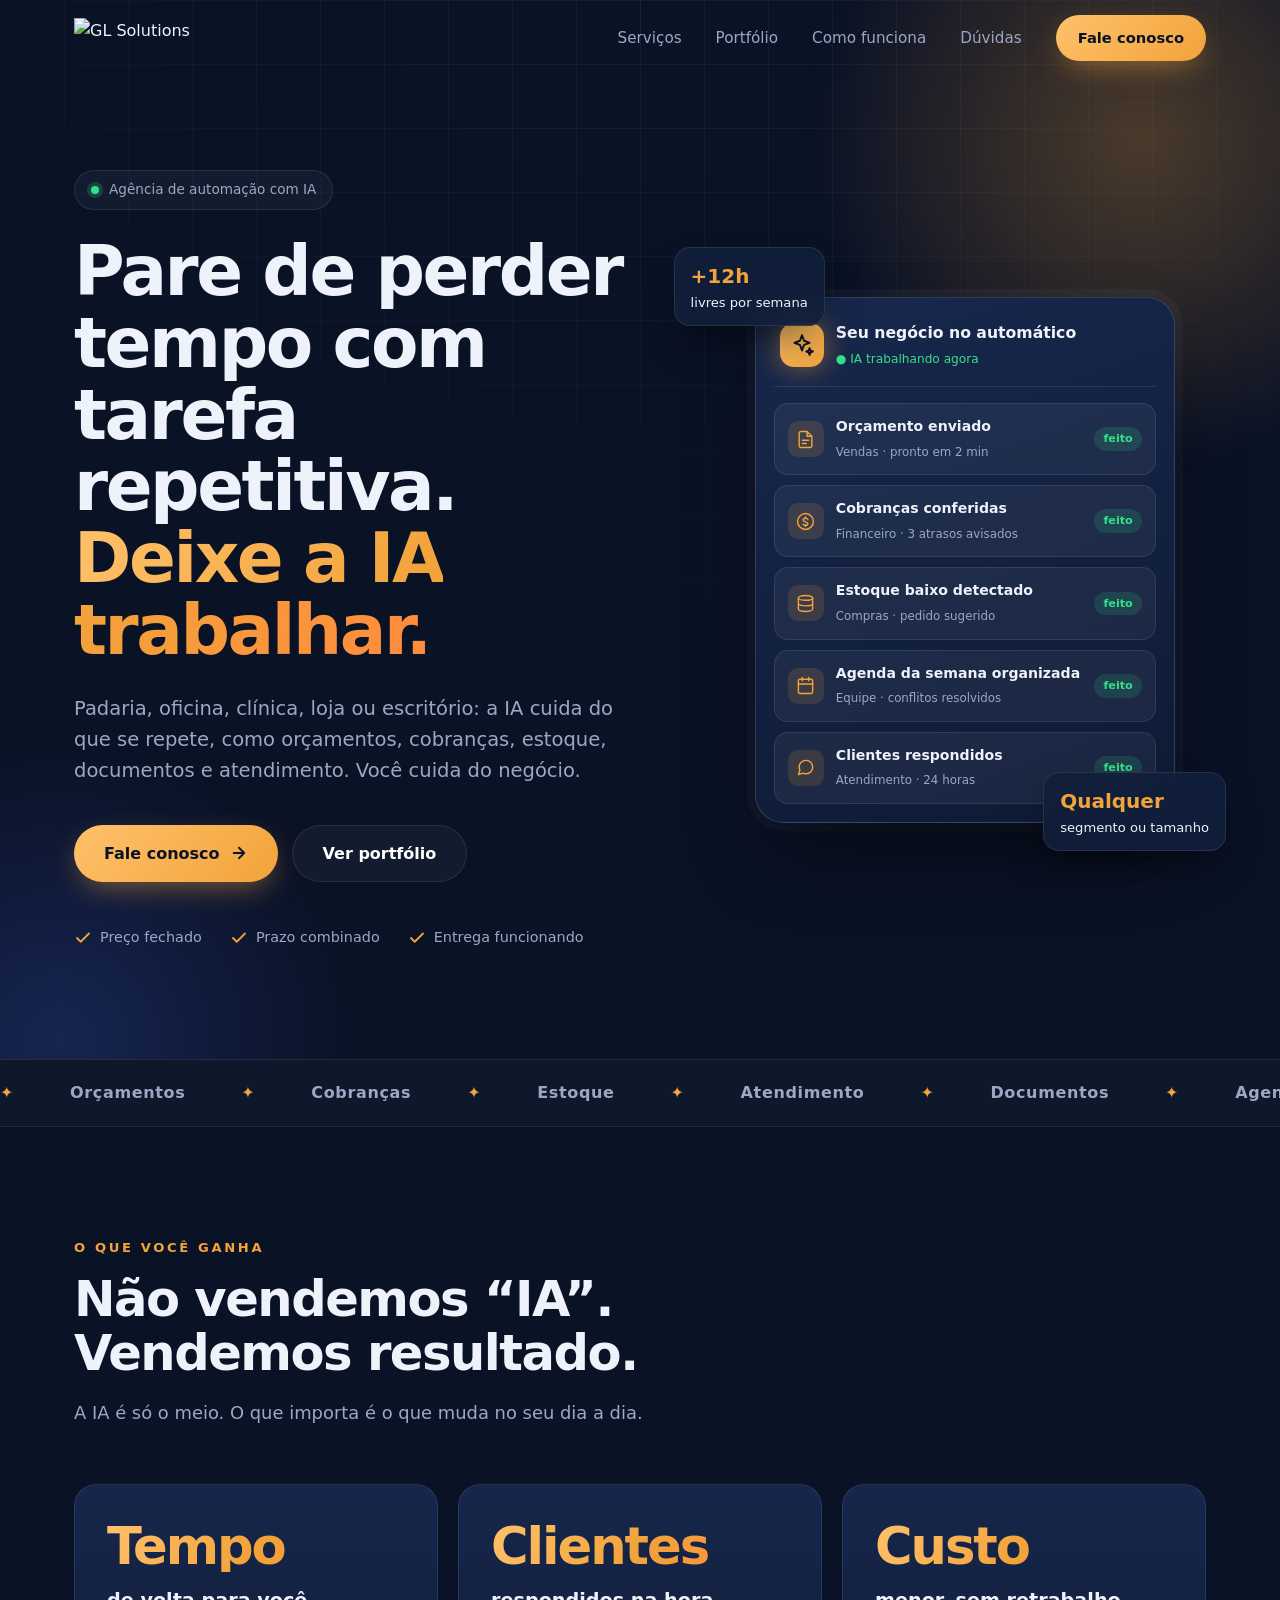
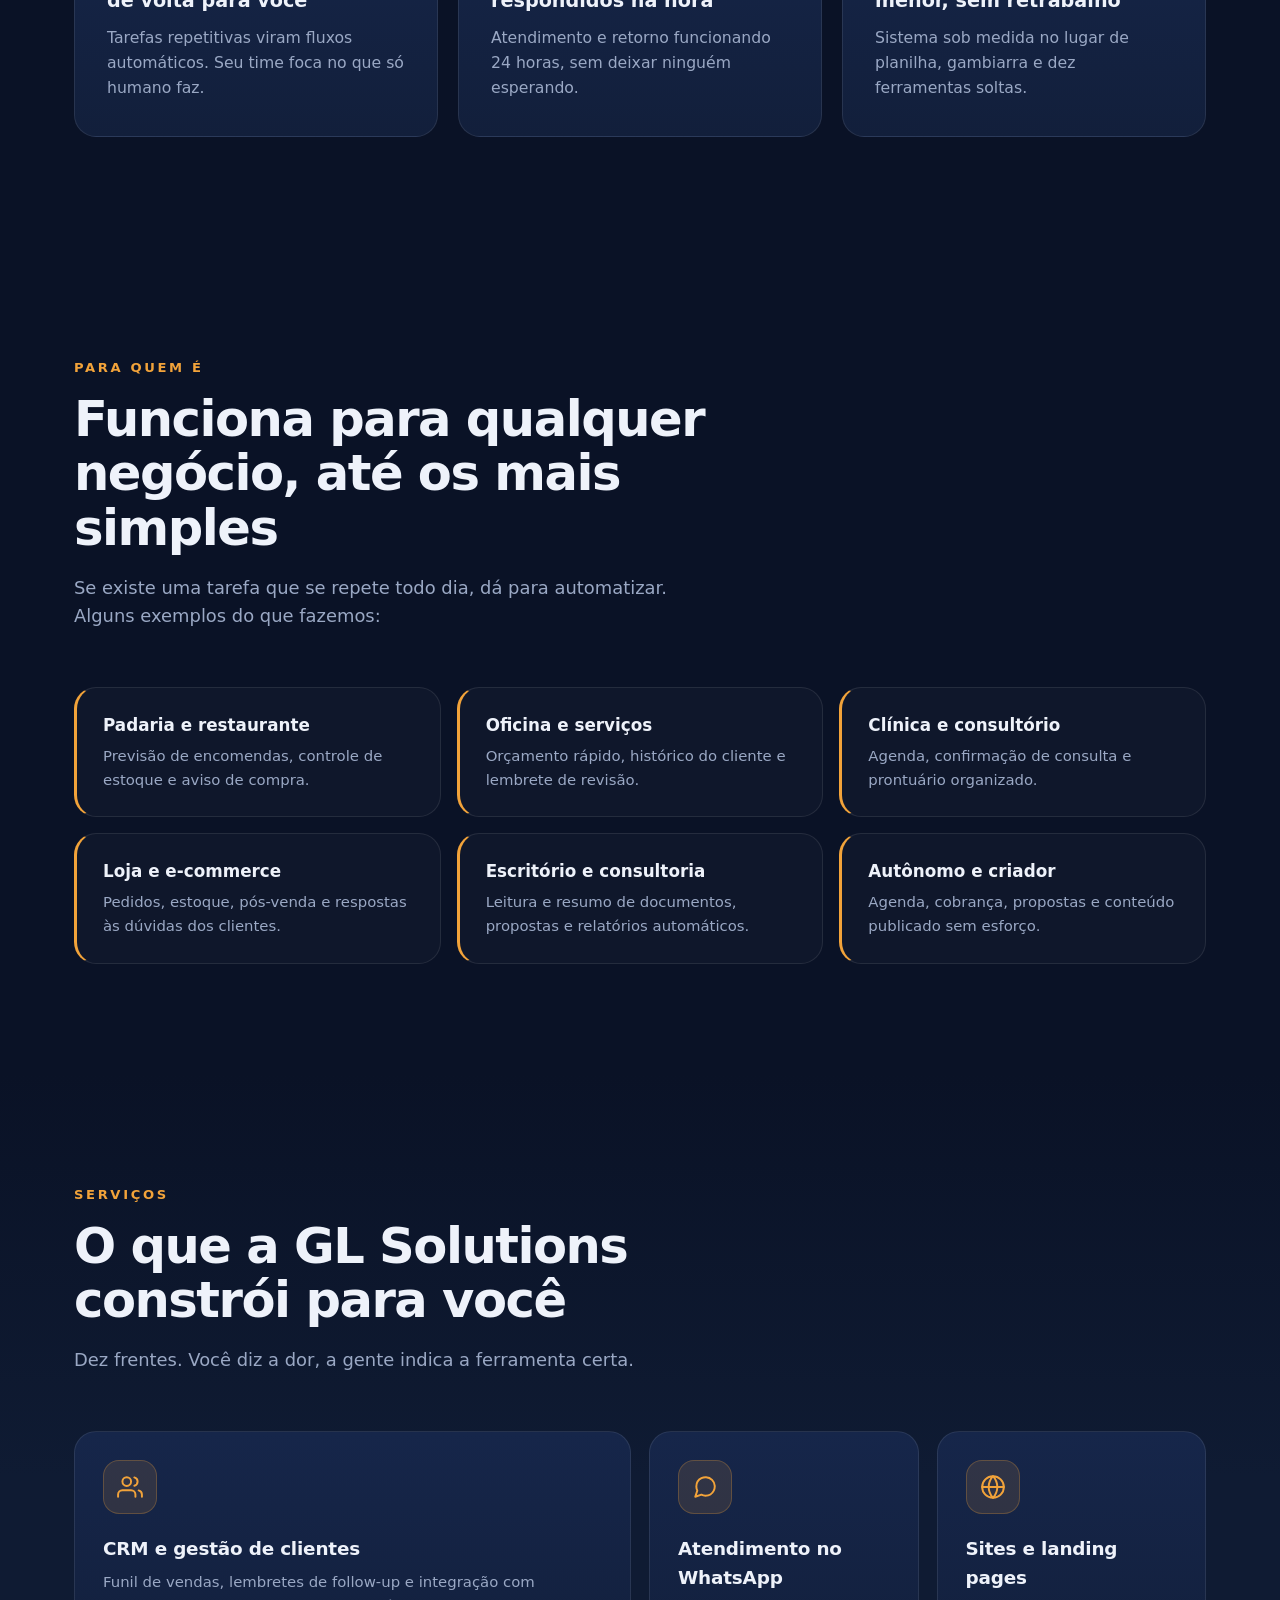
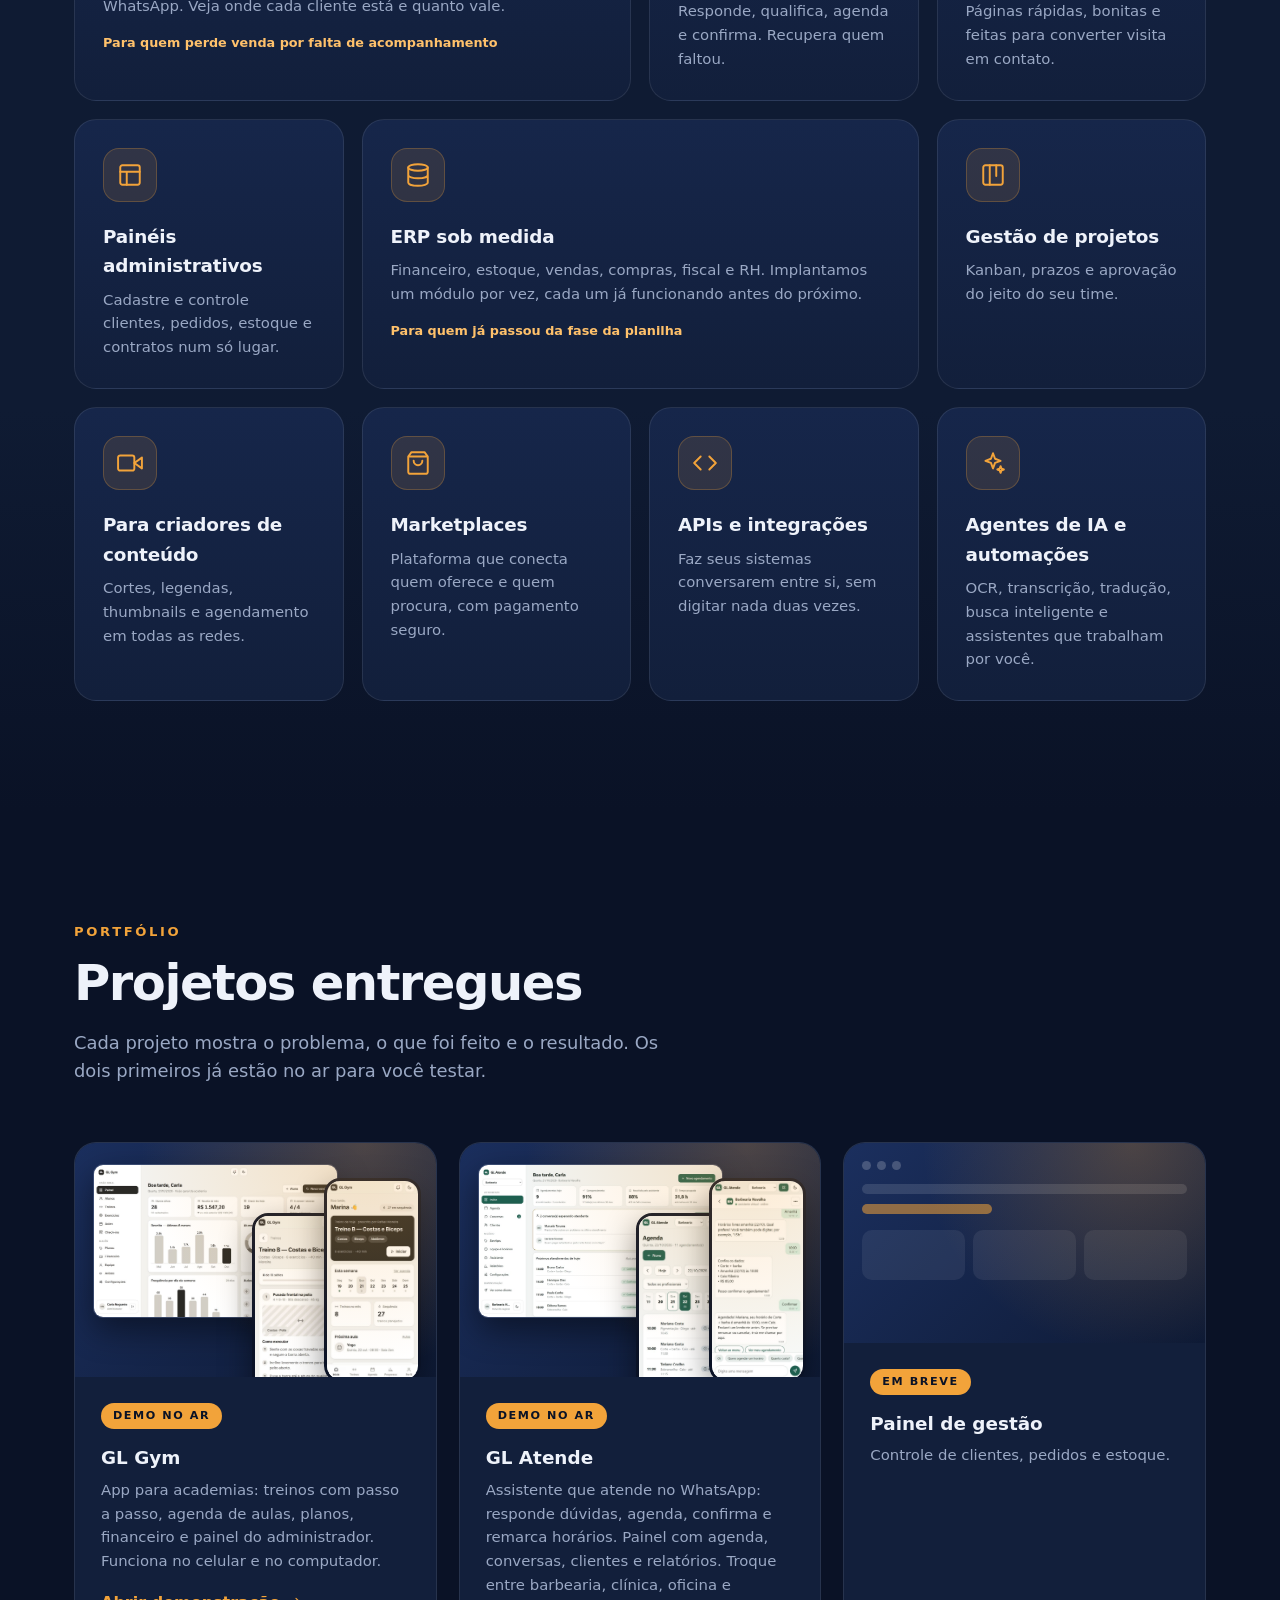
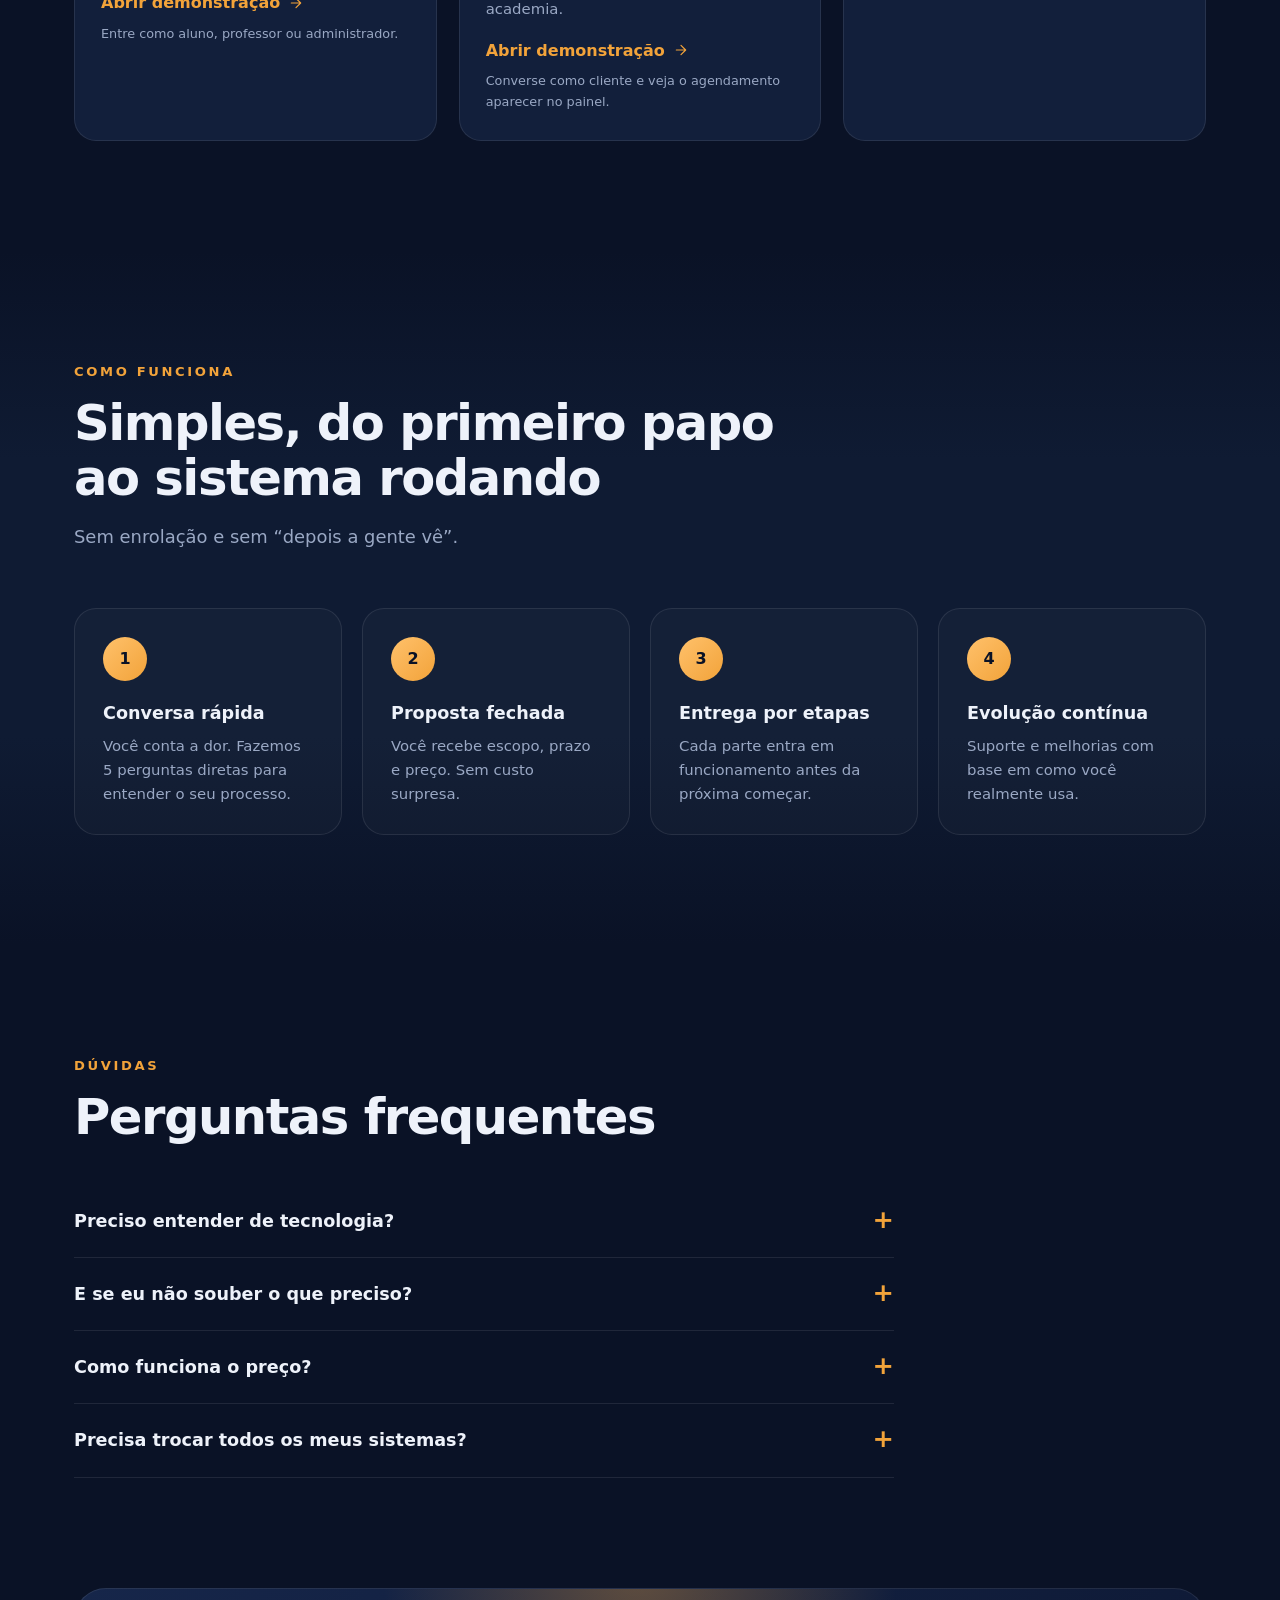
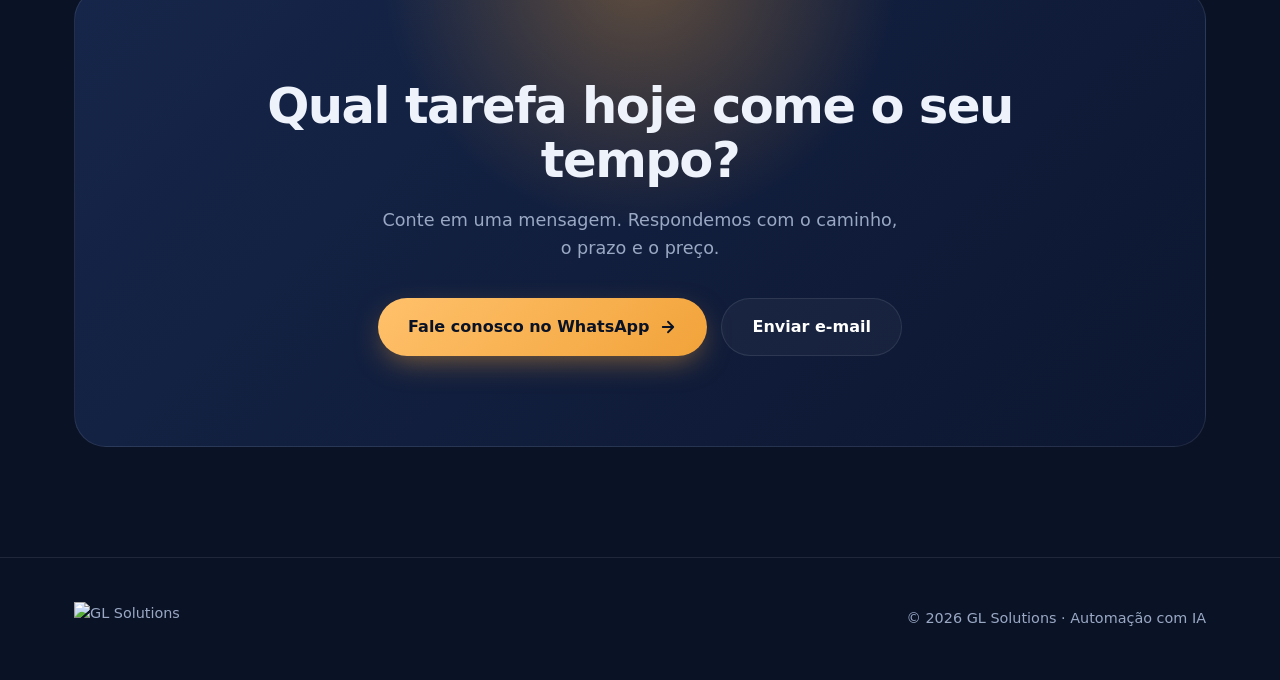
==== commit d6ac7671: "Portfólio: adiciona GL Atende (atendimento automático) com preview real Co-Authored-By: Claude Sonne" ====
--- a/index.src.html
+++ b/index.src.html
@@ -288,11 +288,11 @@
 <section id="portfolio"><div class="wrap">
   <div class="eyebrow">Portfólio</div>
   <h2 class="rv">Projetos entregues</h2>
-  <p class="sub rv">Cada projeto mostra o problema, o que foi feito e o resultado. O primeiro já está no ar para você testar.</p>
+  <p class="sub rv">Cada projeto mostra o problema, o que foi feito e o resultado. Os dois primeiros já estão no ar para você testar.</p>
   <div class="cases">
     <!-- Para adicionar um projeto: troque o conteúdo de um bloco .case e tire o selo "Em breve" -->
     <article class="case rv live"><a class="shot preview" href="demos/gl-gym/index.html" target="_blank" rel="noopener" aria-label="Abrir demonstração do GL Gym"><img class="pv-d" src="assets/glgym-desktop.jpg" alt="Painel administrativo do GL Gym no computador" loading="lazy"><img class="pv-p2" src="assets/glgym-treino.jpg" alt="Treino com passo a passo no celular" loading="lazy"><img class="pv-p1" src="assets/glgym-home.jpg" alt="Tela inicial do aluno no celular" loading="lazy"></a><div class="cbody"><span class="soon">DEMO NO AR</span><h3>GL Gym</h3><p>App para academias: treinos com passo a passo, agenda de aulas, planos, financeiro e painel do administrador. Funciona no celular e no computador.</p><a class="go" href="demos/gl-gym/index.html" target="_blank" rel="noopener">Abrir demonstração <svg class="i" style="width:16px;height:16px"><use href="#arrow"/></svg></a><div class="hint">Entre como aluno, professor ou administrador.</div></div></article>
-    <article class="case rv"><div class="shot"><div class="bar"><i></i><i></i><i></i></div><div class="line"></div><div class="line o"></div><div class="blk"><b></b><b></b><b></b></div></div><div class="cbody"><span class="soon">EM BREVE</span><h3>Automação de atendimento</h3><p>Do primeiro contato ao agendamento confirmado.</p></div></article>
+    <article class="case rv live"><a class="shot preview" href="demos/gl-atende/index.html" target="_blank" rel="noopener" aria-label="Abrir demonstração do GL Atende"><img class="pv-d" src="assets/glatende-desktop.jpg" alt="Painel do negócio do GL Atende no computador" loading="lazy"><img class="pv-p2" src="assets/glatende-agenda.jpg" alt="Agenda do dia no celular" loading="lazy"><img class="pv-p1" src="assets/glatende-chat.jpg" alt="Conversa de agendamento com o assistente no celular" loading="lazy"></a><div class="cbody"><span class="soon">DEMO NO AR</span><h3>GL Atende</h3><p>Assistente que atende no WhatsApp: responde dúvidas, agenda, confirma e remarca horários. Painel com agenda, conversas, clientes e relatórios. Troque entre barbearia, clínica, oficina e academia.</p><a class="go" href="demos/gl-atende/index.html" target="_blank" rel="noopener">Abrir demonstração <svg class="i" style="width:16px;height:16px"><use href="#arrow"/></svg></a><div class="hint">Converse como cliente e veja o agendamento aparecer no painel.</div></div></article>
     <article class="case rv"><div class="shot"><div class="bar"><i></i><i></i><i></i></div><div class="line"></div><div class="line o"></div><div class="blk"><b></b><b></b><b></b></div></div><div class="cbody"><span class="soon">EM BREVE</span><h3>Painel de gestão</h3><p>Controle de clientes, pedidos e estoque.</p></div></article>
   </div>
 </div></section>
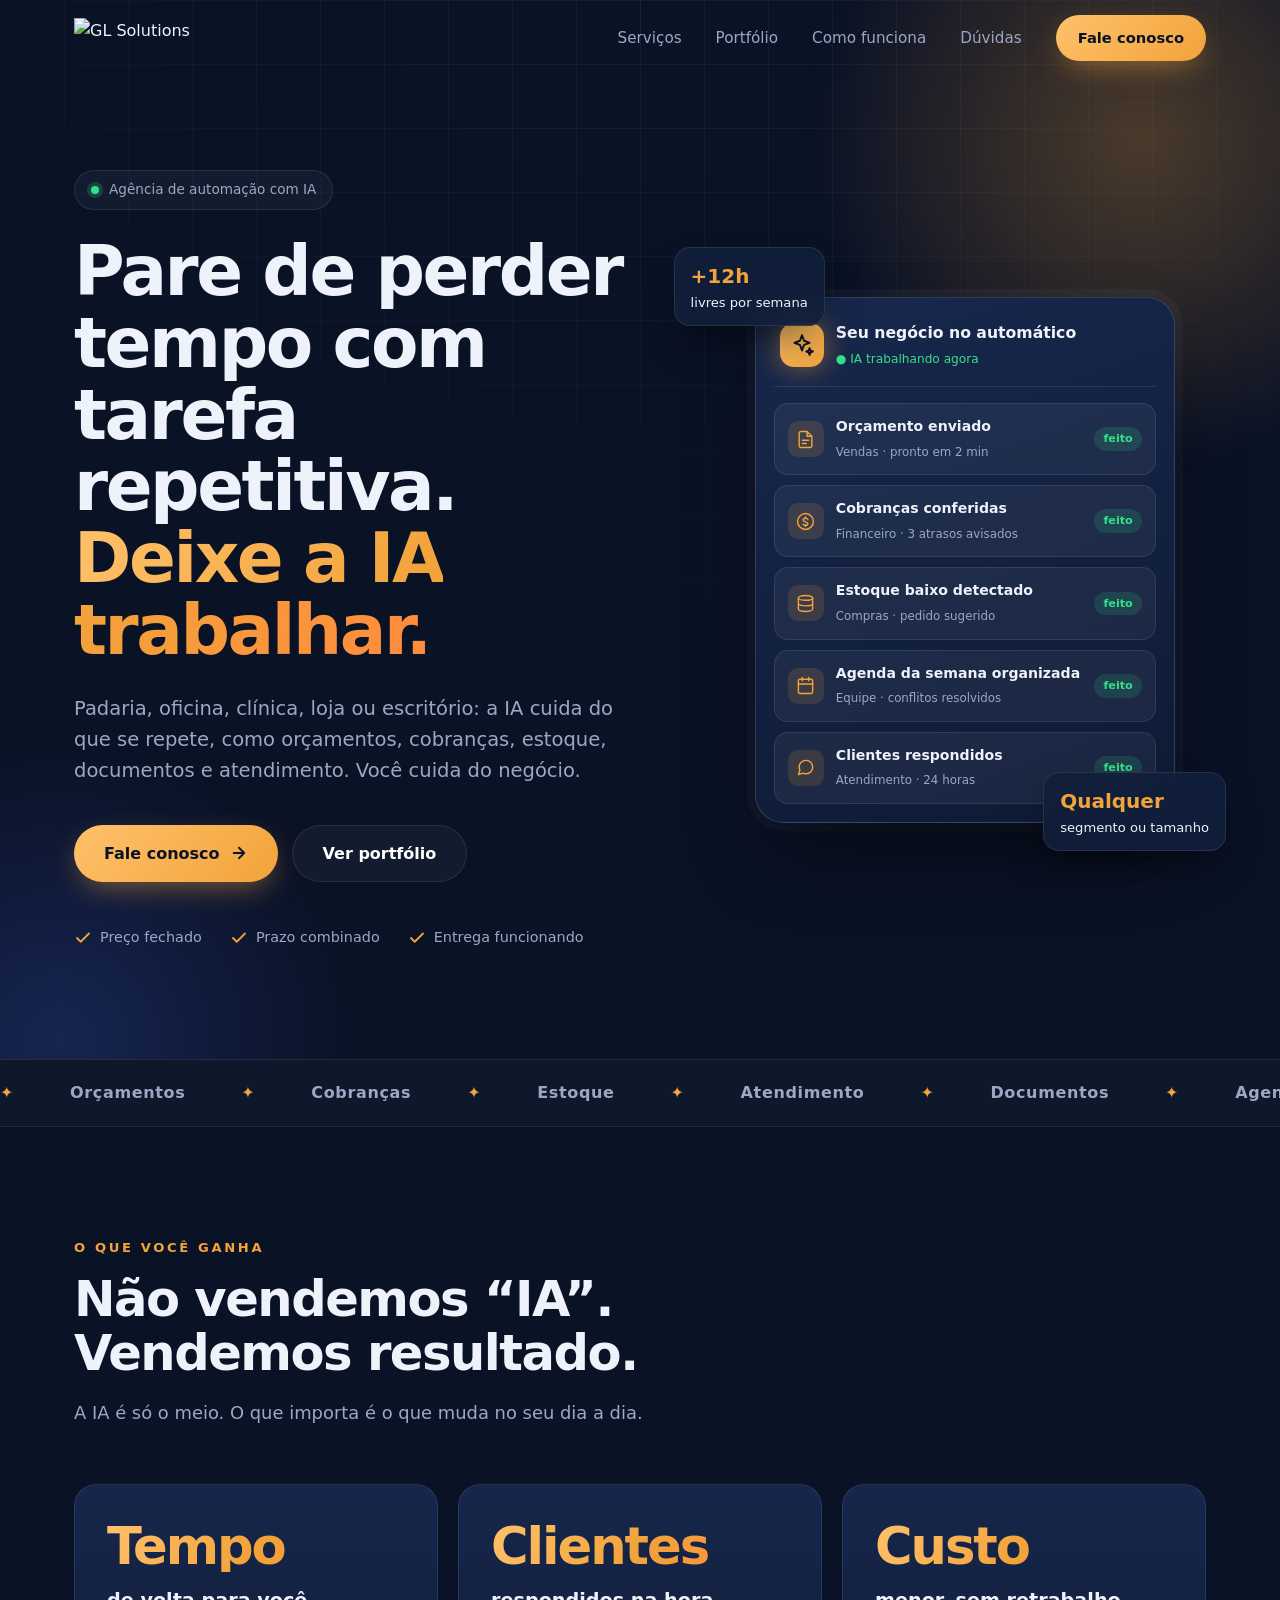
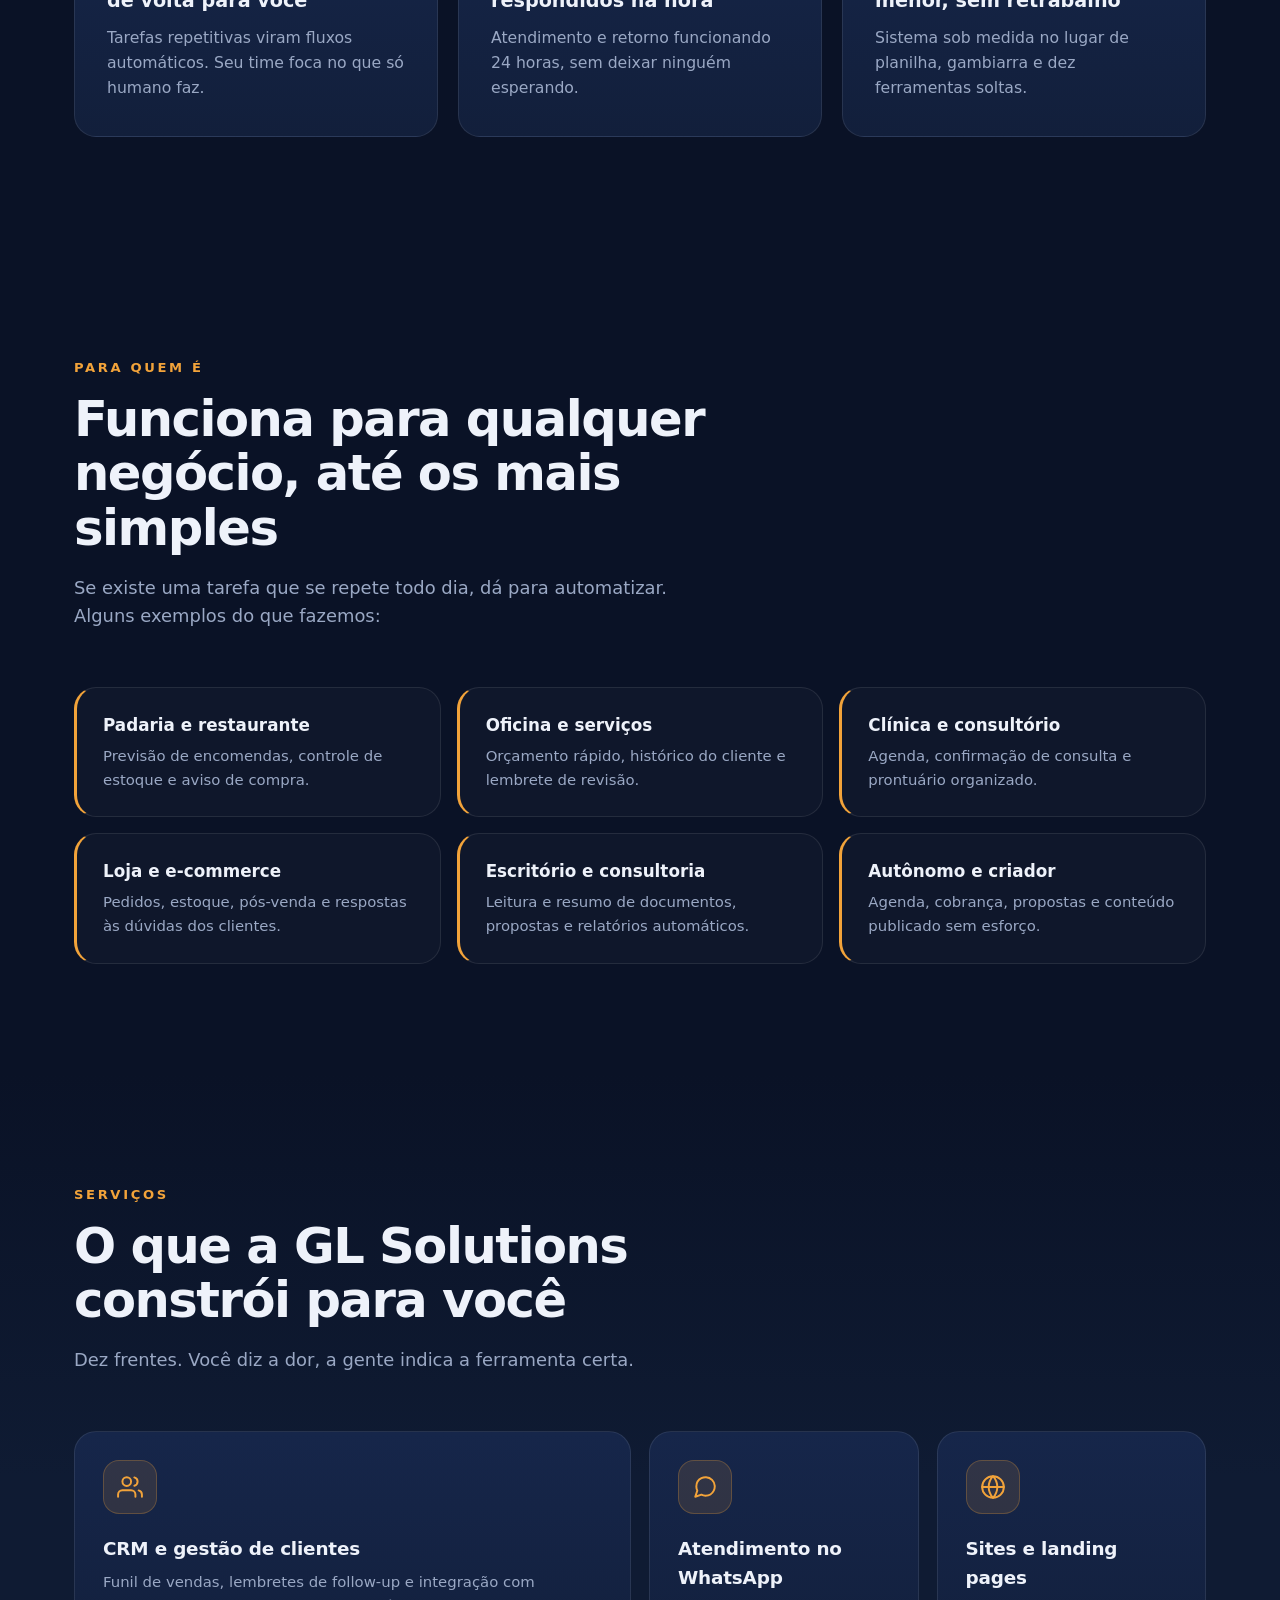
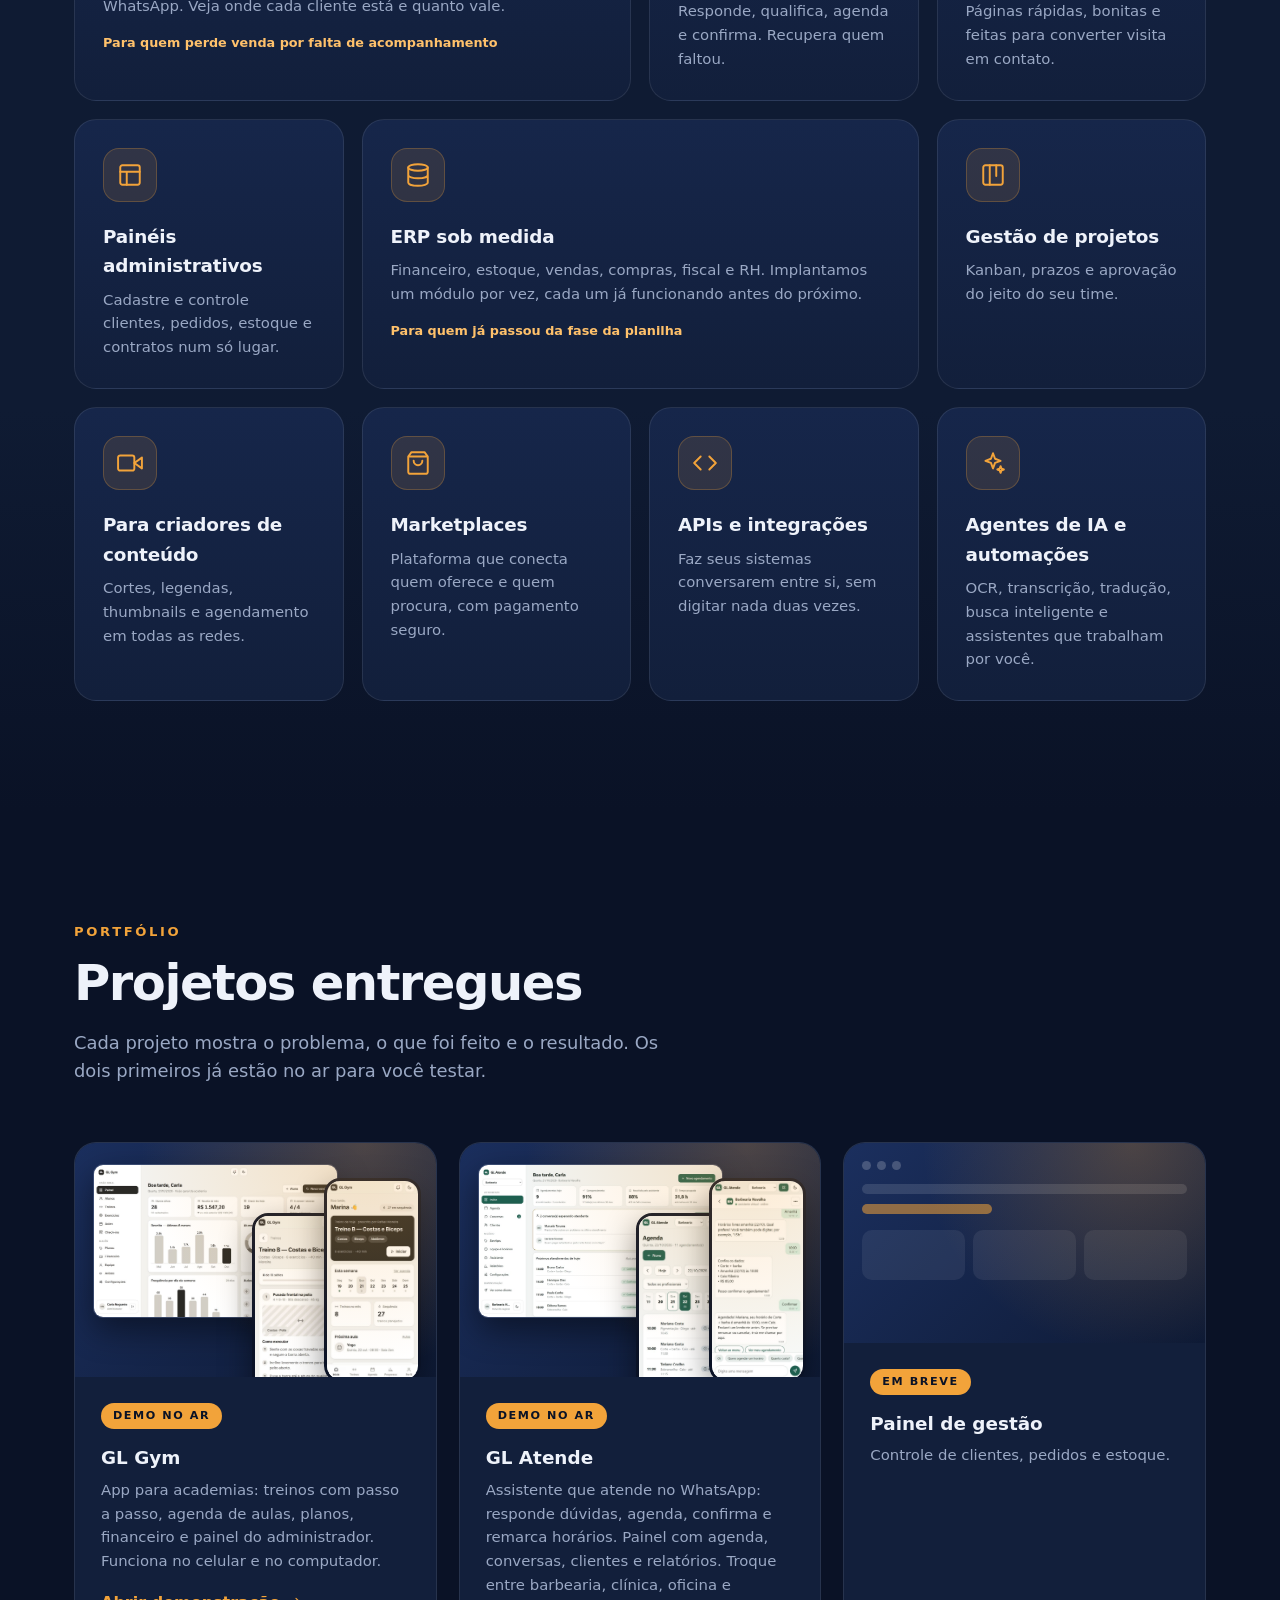
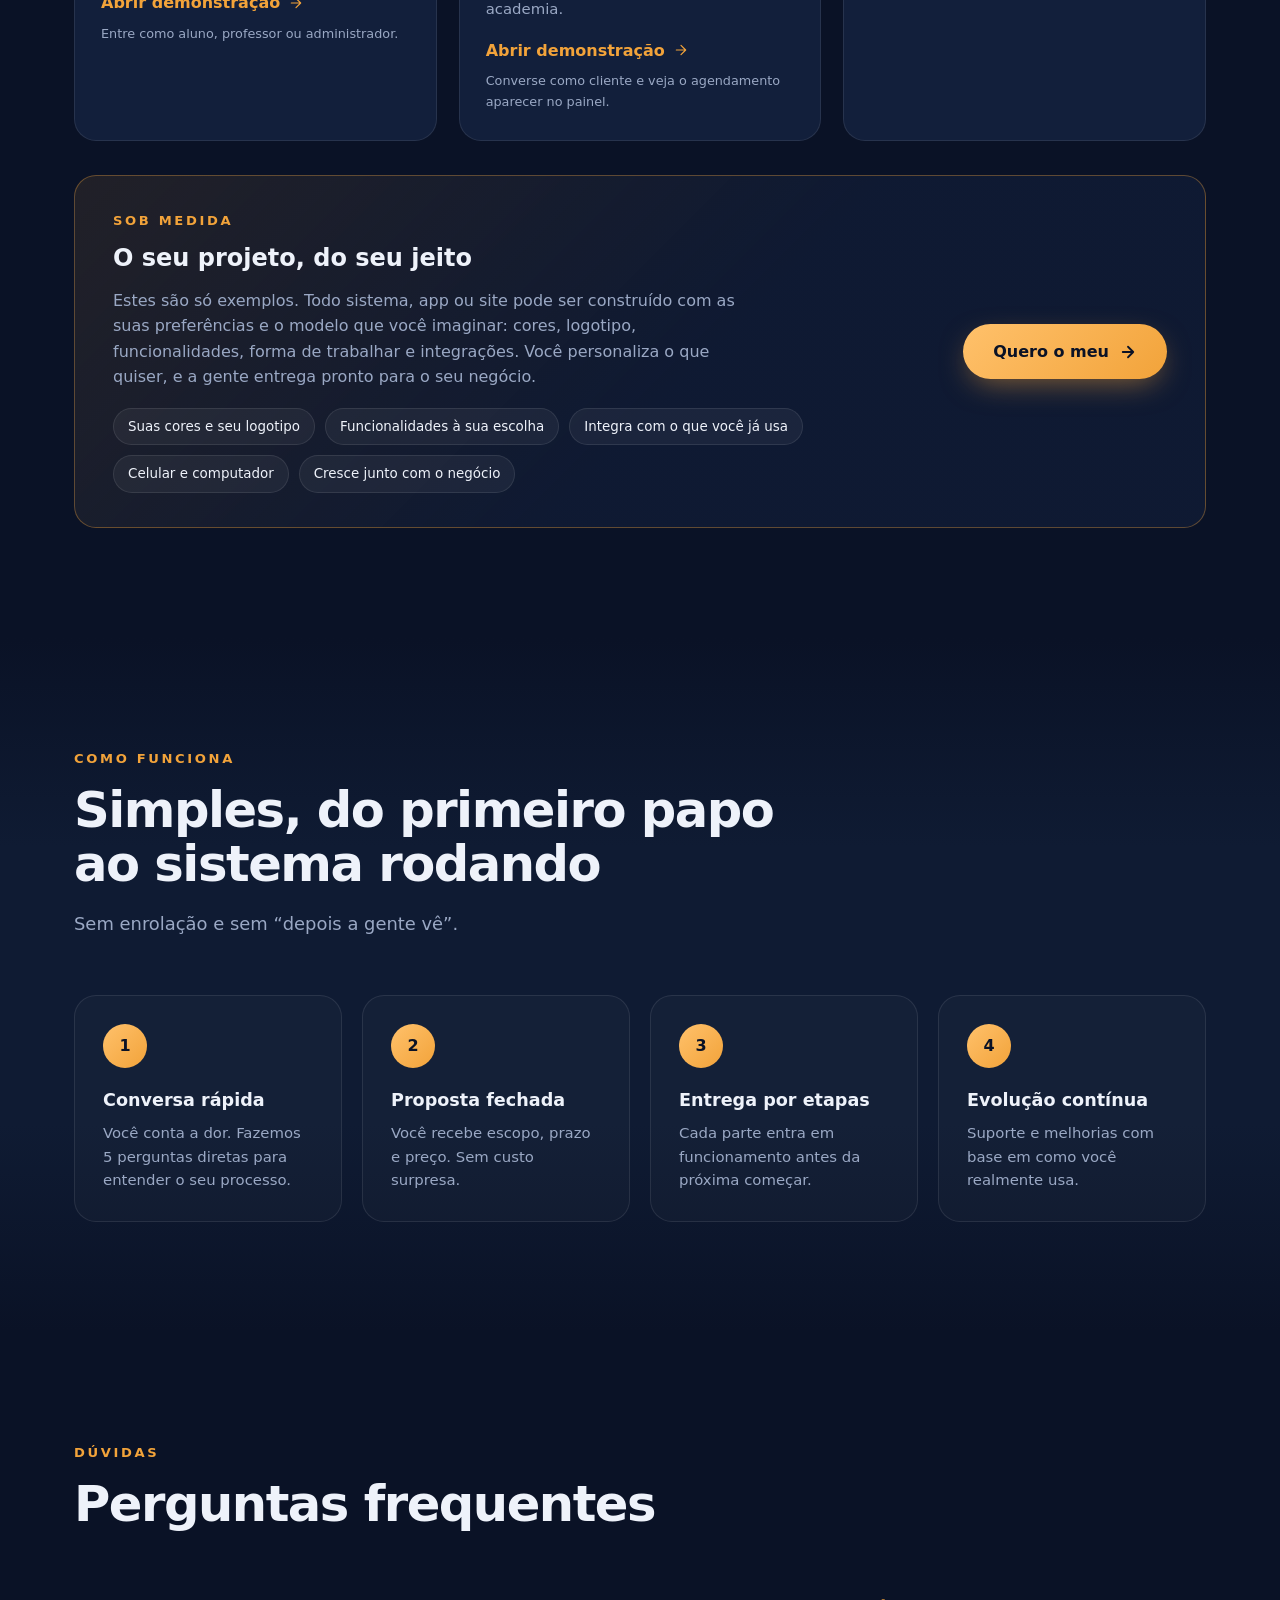
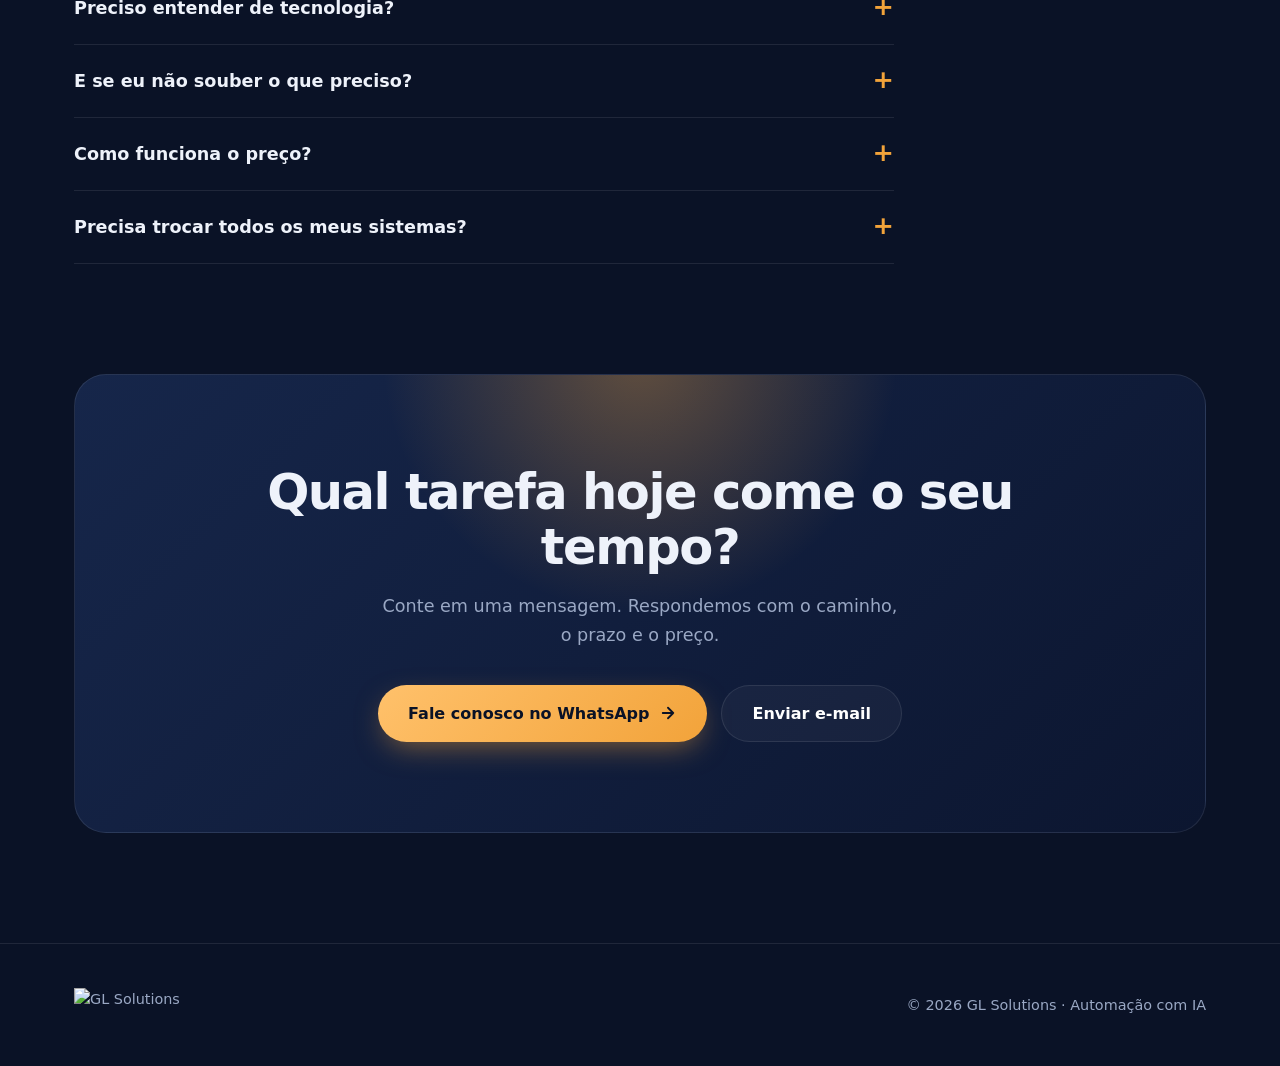
==== commit 1a946748: "Portfólio: aviso de projetos sob medida abaixo dos cases Co-Authored-By: Claude Sonnet 5.5 <noreply@" ====
--- a/index.src.html
+++ b/index.src.html
@@ -132,6 +132,16 @@
 .case.live .go{display:inline-flex;align-items:center;gap:8px;margin-top:16px;color:var(--orange);font-weight:700;text-decoration:none}
 .case.live .go:hover{text-decoration:underline}
 .case .hint{margin-top:8px;font-size:.8rem;color:var(--muted)}
+
+.custom{margin-top:34px;display:flex;align-items:center;justify-content:space-between;gap:28px;flex-wrap:wrap;padding:34px 38px;border-radius:var(--r);border:1px solid rgba(242,163,58,.35);background:linear-gradient(135deg,rgba(242,163,58,.10),rgba(18,31,59,.6) 55%)}
+.custom .cu-txt{flex:1 1 460px;min-width:0}
+.custom .eyebrow{margin-bottom:8px}
+.custom h3{font-size:1.5rem;margin-bottom:10px}
+.custom p{color:var(--muted);max-width:640px}
+.cu-chips{display:flex;flex-wrap:wrap;gap:10px;margin-top:18px}
+.cu-chips span{font-size:.84rem;color:var(--text);background:rgba(255,255,255,.05);border:1px solid var(--line);padding:7px 14px;border-radius:999px}
+.custom .btn{flex:none}
+@media(max-width:700px){.custom{padding:26px 22px}.custom .btn{width:100%;justify-content:center}}
 
 /* PROCESS */
 .steps{display:grid;grid-template-columns:repeat(4,1fr);gap:20px;position:relative}
@@ -295,6 +305,7 @@
     <article class="case rv live"><a class="shot preview" href="demos/gl-atende/index.html" target="_blank" rel="noopener" aria-label="Abrir demonstração do GL Atende"><img class="pv-d" src="assets/glatende-desktop.jpg" alt="Painel do negócio do GL Atende no computador" loading="lazy"><img class="pv-p2" src="assets/glatende-agenda.jpg" alt="Agenda do dia no celular" loading="lazy"><img class="pv-p1" src="assets/glatende-chat.jpg" alt="Conversa de agendamento com o assistente no celular" loading="lazy"></a><div class="cbody"><span class="soon">DEMO NO AR</span><h3>GL Atende</h3><p>Assistente que atende no WhatsApp: responde dúvidas, agenda, confirma e remarca horários. Painel com agenda, conversas, clientes e relatórios. Troque entre barbearia, clínica, oficina e academia.</p><a class="go" href="demos/gl-atende/index.html" target="_blank" rel="noopener">Abrir demonstração <svg class="i" style="width:16px;height:16px"><use href="#arrow"/></svg></a><div class="hint">Converse como cliente e veja o agendamento aparecer no painel.</div></div></article>
     <article class="case rv"><div class="shot"><div class="bar"><i></i><i></i><i></i></div><div class="line"></div><div class="line o"></div><div class="blk"><b></b><b></b><b></b></div></div><div class="cbody"><span class="soon">EM BREVE</span><h3>Painel de gestão</h3><p>Controle de clientes, pedidos e estoque.</p></div></article>
   </div>
+  <div class="custom rv"><div class="cu-txt"><div class="eyebrow">Sob medida</div><h3>O seu projeto, do seu jeito</h3><p>Estes são só exemplos. Todo sistema, app ou site pode ser construído com as suas preferências e o modelo que você imaginar: cores, logotipo, funcionalidades, forma de trabalhar e integrações. Você personaliza o que quiser, e a gente entrega pronto para o seu negócio.</p><div class="cu-chips"><span>Suas cores e seu logotipo</span><span>Funcionalidades à sua escolha</span><span>Integra com o que você já usa</span><span>Celular e computador</span><span>Cresce junto com o negócio</span></div></div><a class="btn" href="#contato">Quero o meu <svg><use href="#arrow"/></svg></a></div>
 </div></section>
 
 <section id="processo" class="alt"><div class="wrap">
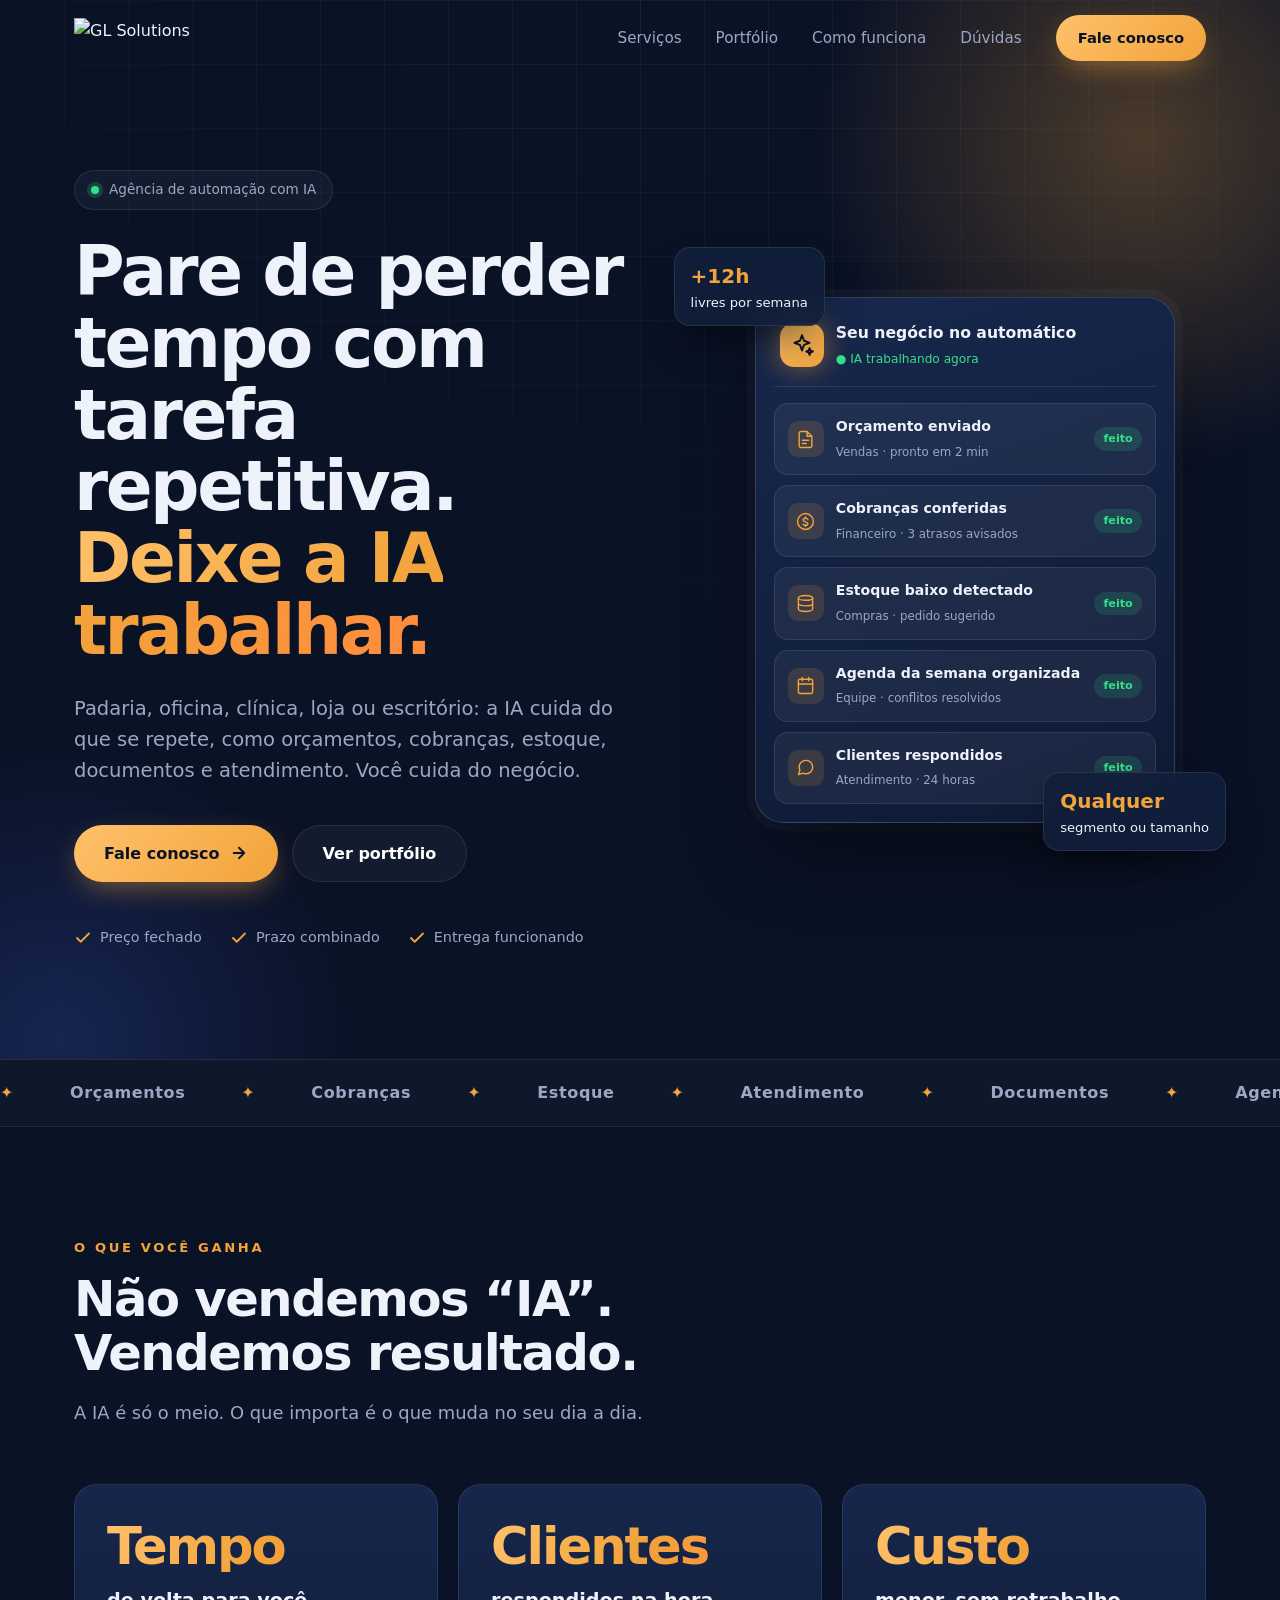
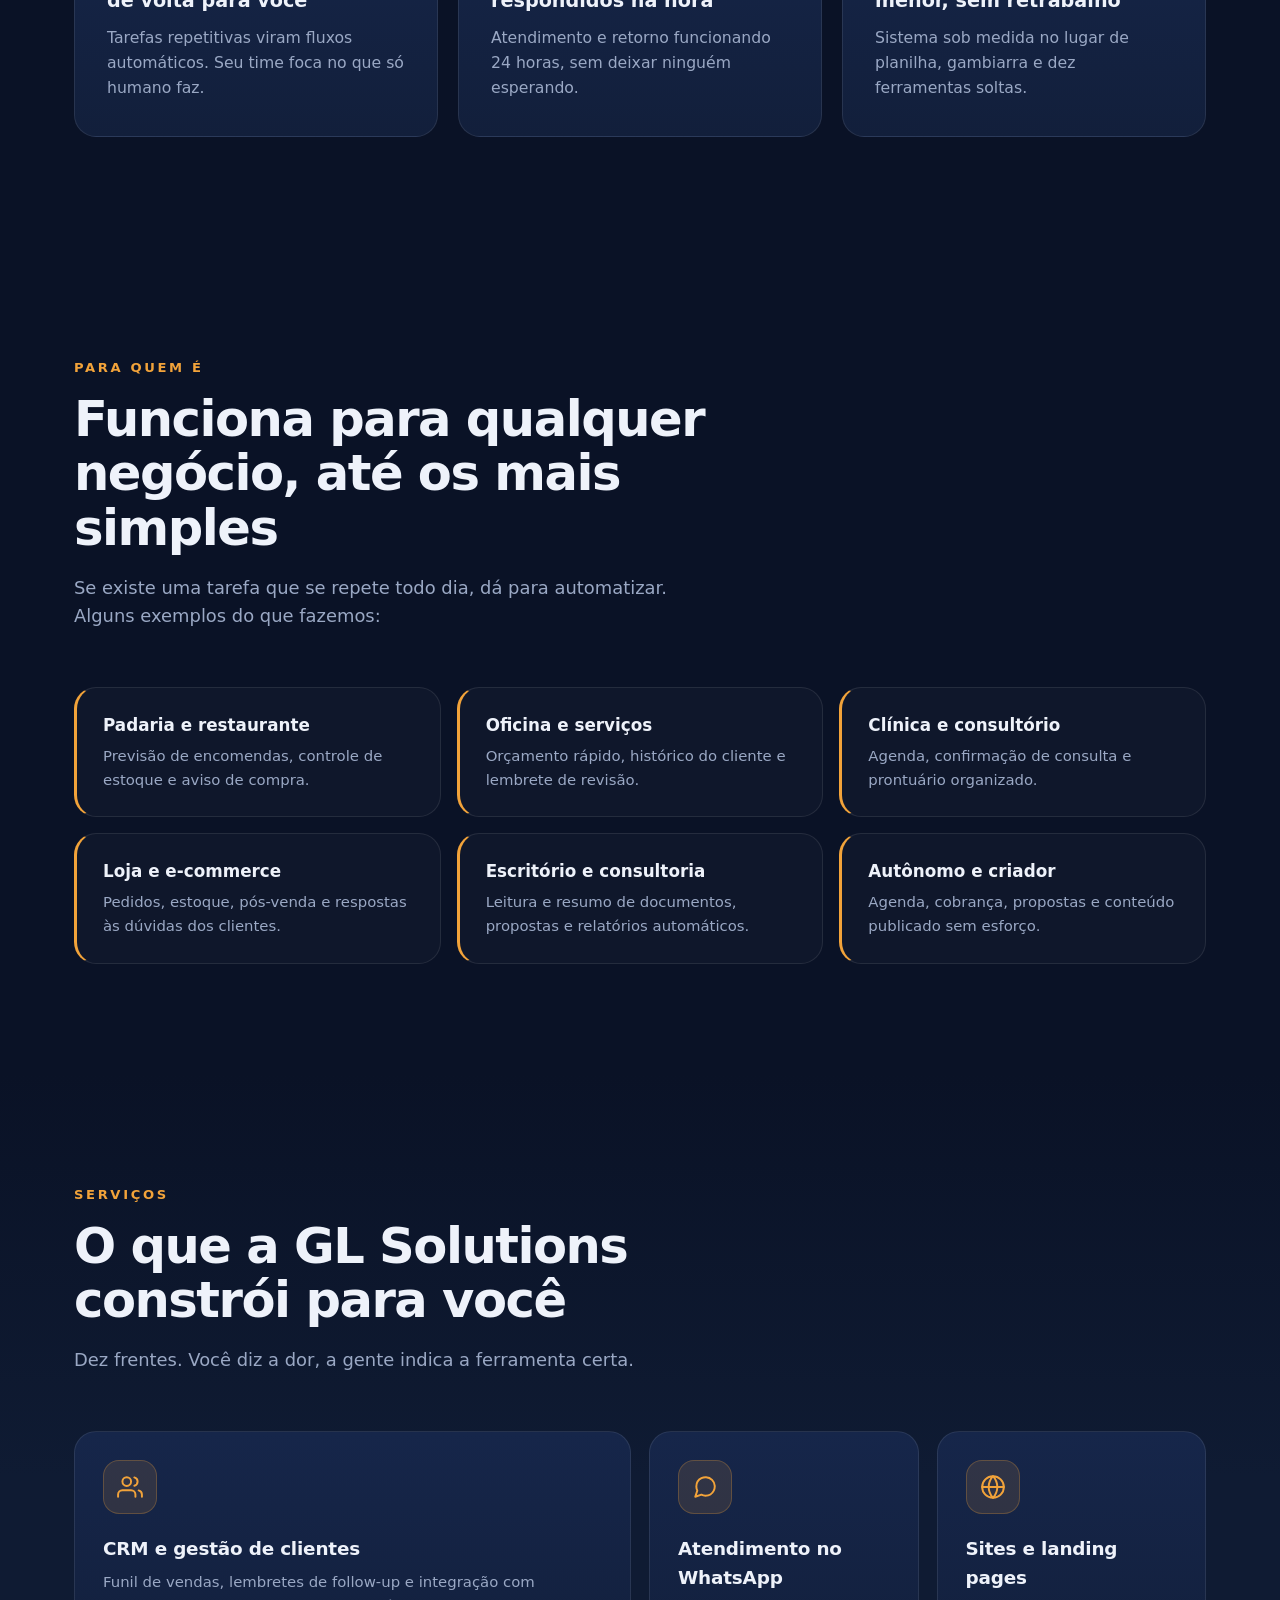
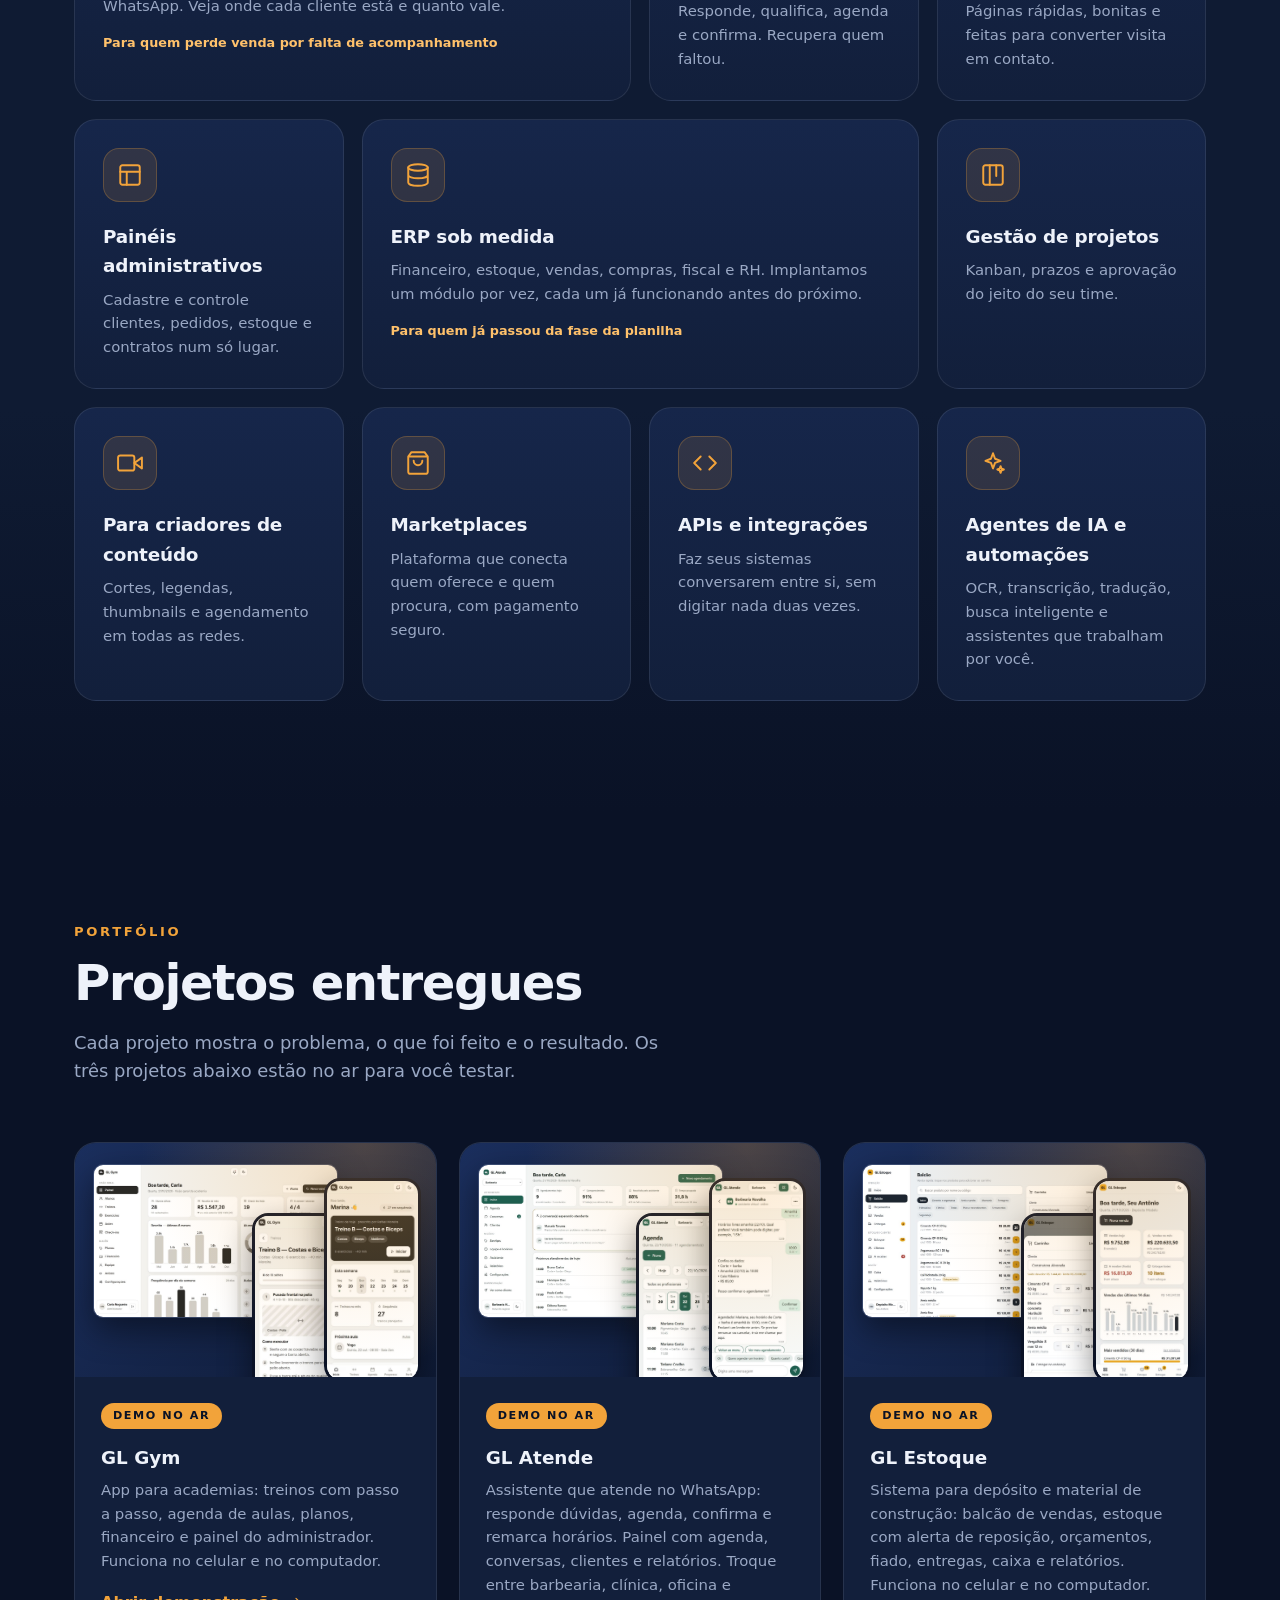
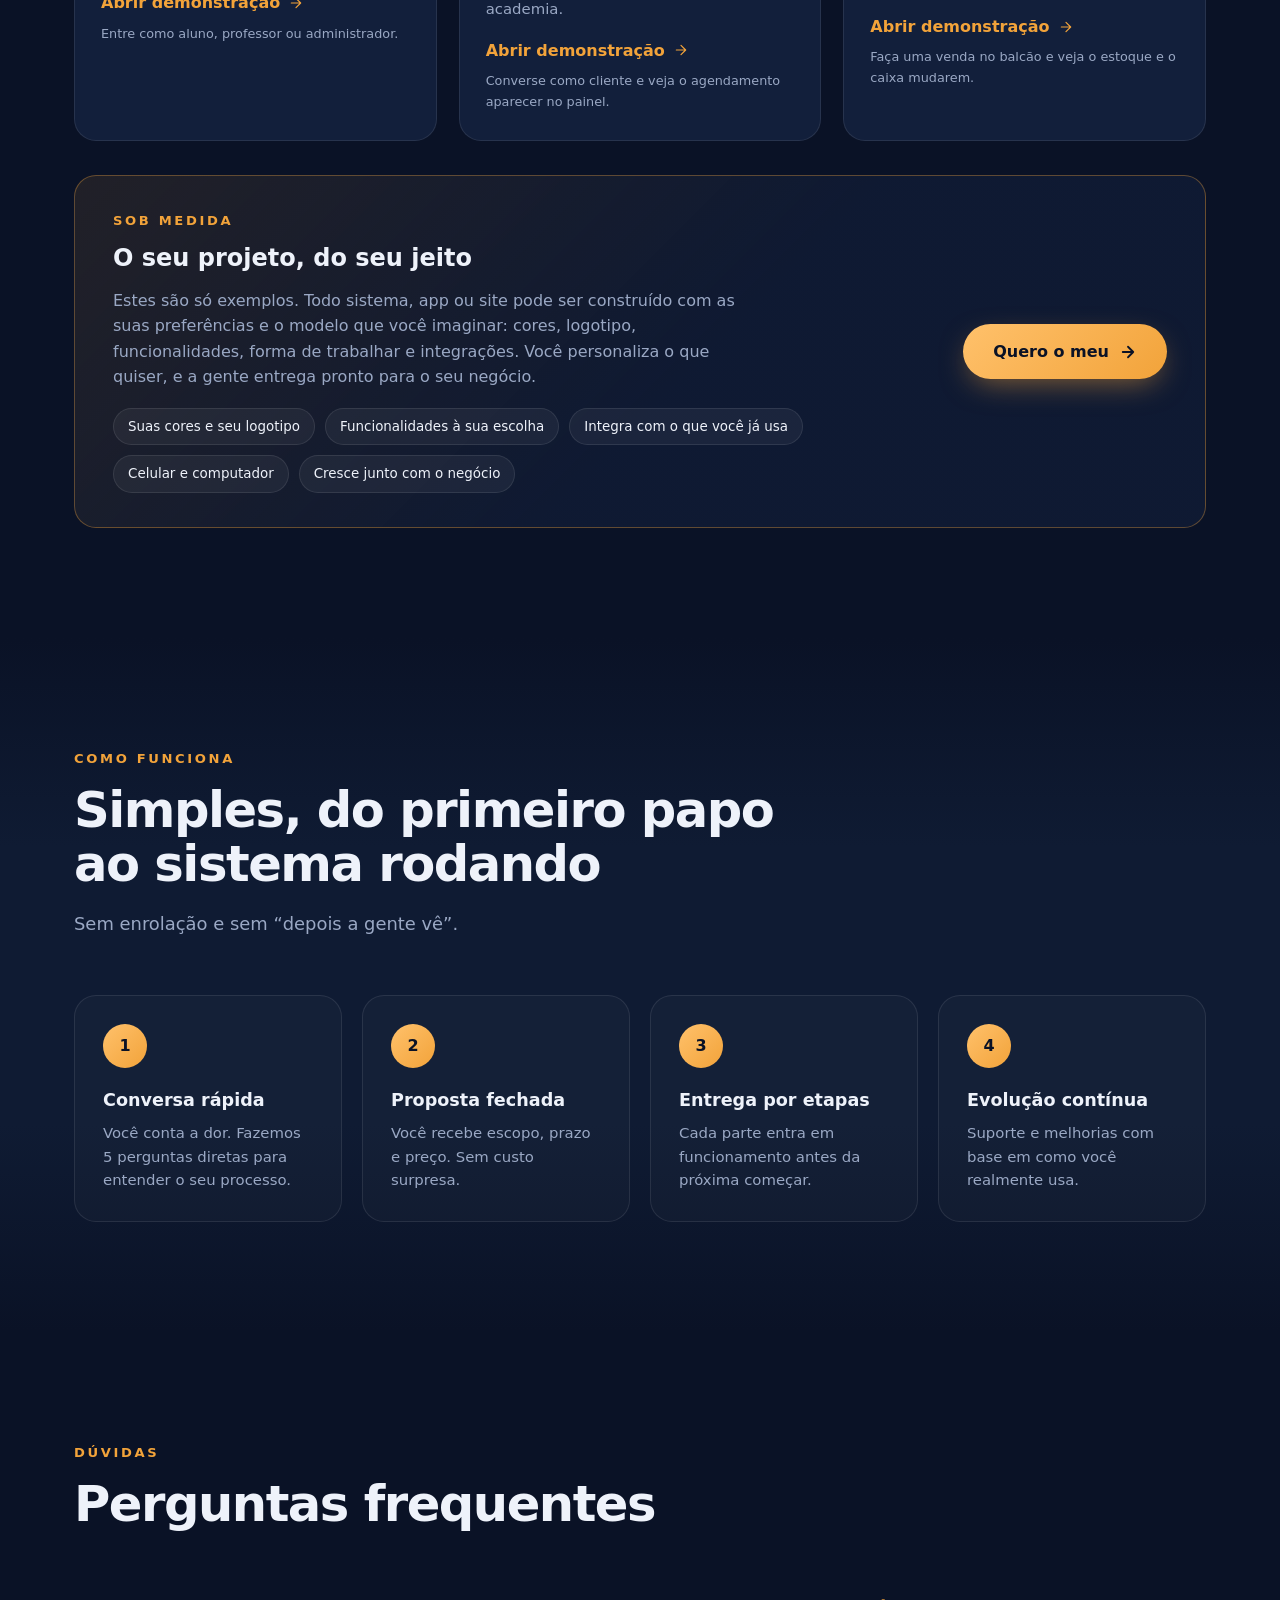
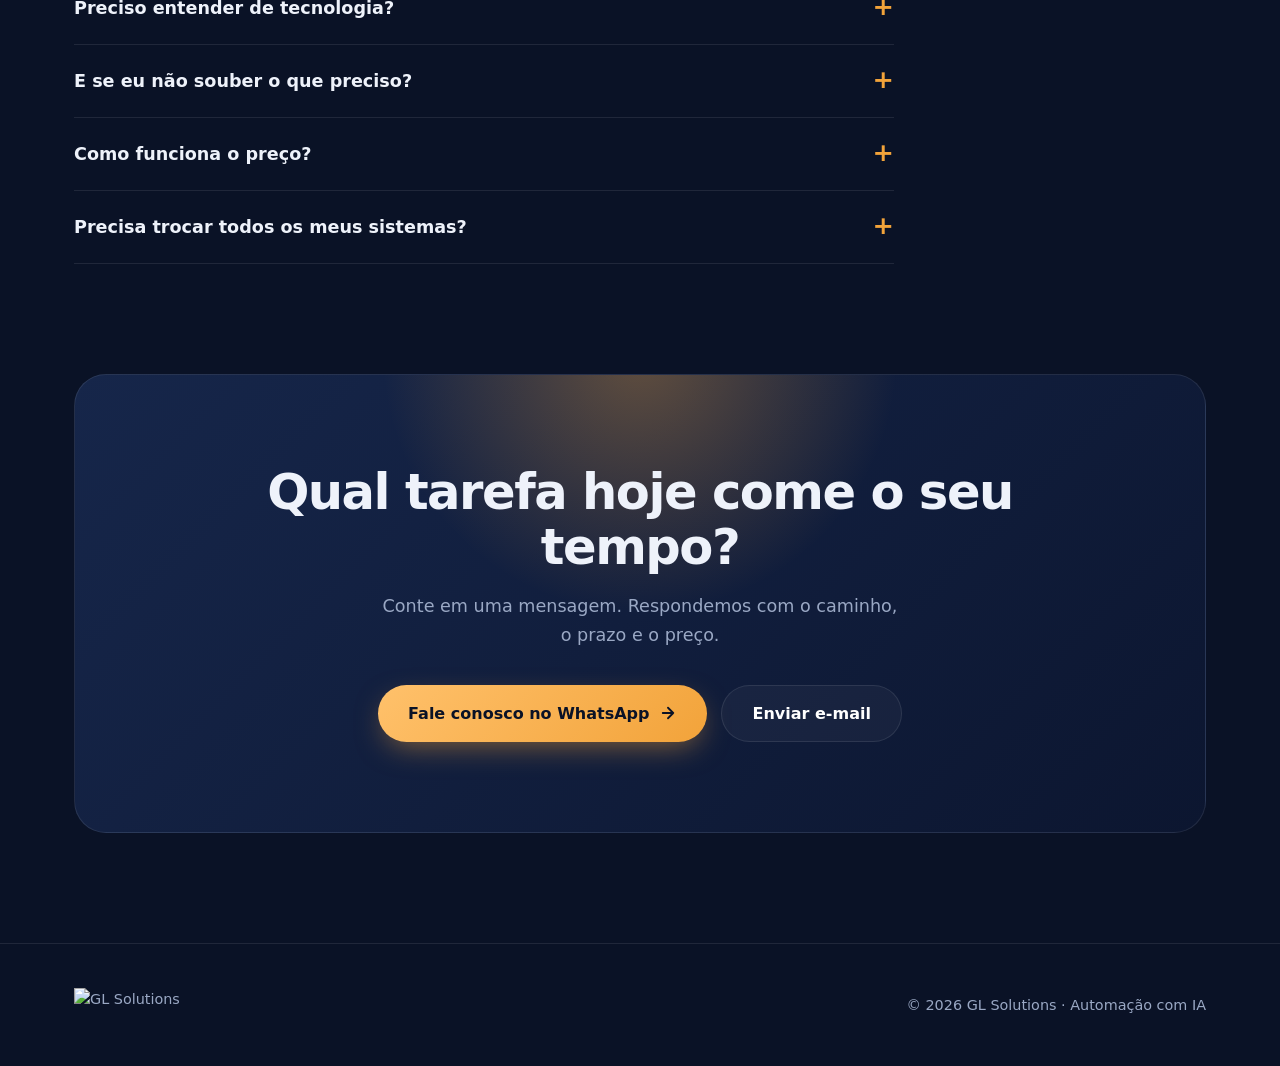
==== commit abd4dfa2: "Portfólio: adiciona GL Estoque (sistema para depósito) com preview real Co-Authored-By: Claude Sonne" ====
--- a/index.src.html
+++ b/index.src.html
@@ -298,12 +298,12 @@
 <section id="portfolio"><div class="wrap">
   <div class="eyebrow">Portfólio</div>
   <h2 class="rv">Projetos entregues</h2>
-  <p class="sub rv">Cada projeto mostra o problema, o que foi feito e o resultado. Os dois primeiros já estão no ar para você testar.</p>
+  <p class="sub rv">Cada projeto mostra o problema, o que foi feito e o resultado. Os três projetos abaixo estão no ar para você testar.</p>
   <div class="cases">
     <!-- Para adicionar um projeto: troque o conteúdo de um bloco .case e tire o selo "Em breve" -->
     <article class="case rv live"><a class="shot preview" href="demos/gl-gym/index.html" target="_blank" rel="noopener" aria-label="Abrir demonstração do GL Gym"><img class="pv-d" src="assets/glgym-desktop.jpg" alt="Painel administrativo do GL Gym no computador" loading="lazy"><img class="pv-p2" src="assets/glgym-treino.jpg" alt="Treino com passo a passo no celular" loading="lazy"><img class="pv-p1" src="assets/glgym-home.jpg" alt="Tela inicial do aluno no celular" loading="lazy"></a><div class="cbody"><span class="soon">DEMO NO AR</span><h3>GL Gym</h3><p>App para academias: treinos com passo a passo, agenda de aulas, planos, financeiro e painel do administrador. Funciona no celular e no computador.</p><a class="go" href="demos/gl-gym/index.html" target="_blank" rel="noopener">Abrir demonstração <svg class="i" style="width:16px;height:16px"><use href="#arrow"/></svg></a><div class="hint">Entre como aluno, professor ou administrador.</div></div></article>
     <article class="case rv live"><a class="shot preview" href="demos/gl-atende/index.html" target="_blank" rel="noopener" aria-label="Abrir demonstração do GL Atende"><img class="pv-d" src="assets/glatende-desktop.jpg" alt="Painel do negócio do GL Atende no computador" loading="lazy"><img class="pv-p2" src="assets/glatende-agenda.jpg" alt="Agenda do dia no celular" loading="lazy"><img class="pv-p1" src="assets/glatende-chat.jpg" alt="Conversa de agendamento com o assistente no celular" loading="lazy"></a><div class="cbody"><span class="soon">DEMO NO AR</span><h3>GL Atende</h3><p>Assistente que atende no WhatsApp: responde dúvidas, agenda, confirma e remarca horários. Painel com agenda, conversas, clientes e relatórios. Troque entre barbearia, clínica, oficina e academia.</p><a class="go" href="demos/gl-atende/index.html" target="_blank" rel="noopener">Abrir demonstração <svg class="i" style="width:16px;height:16px"><use href="#arrow"/></svg></a><div class="hint">Converse como cliente e veja o agendamento aparecer no painel.</div></div></article>
-    <article class="case rv"><div class="shot"><div class="bar"><i></i><i></i><i></i></div><div class="line"></div><div class="line o"></div><div class="blk"><b></b><b></b><b></b></div></div><div class="cbody"><span class="soon">EM BREVE</span><h3>Painel de gestão</h3><p>Controle de clientes, pedidos e estoque.</p></div></article>
+    <article class="case rv live"><a class="shot preview" href="demos/gl-estoque/index.html" target="_blank" rel="noopener" aria-label="Abrir demonstração do GL Estoque"><img class="pv-d" src="assets/glestoque-desktop.jpg" alt="Balcão de vendas do GL Estoque no computador" loading="lazy"><img class="pv-p2" src="assets/glestoque-carrinho.jpg" alt="Carrinho de venda no celular" loading="lazy"><img class="pv-p1" src="assets/glestoque-inicio.jpg" alt="Painel de vendas e estoque no celular" loading="lazy"></a><div class="cbody"><span class="soon">DEMO NO AR</span><h3>GL Estoque</h3><p>Sistema para depósito e material de construção: balcão de vendas, estoque com alerta de reposição, orçamentos, fiado, entregas, caixa e relatórios. Funciona no celular e no computador.</p><a class="go" href="demos/gl-estoque/index.html" target="_blank" rel="noopener">Abrir demonstração <svg class="i" style="width:16px;height:16px"><use href="#arrow"/></svg></a><div class="hint">Faça uma venda no balcão e veja o estoque e o caixa mudarem.</div></div></article>
   </div>
   <div class="custom rv"><div class="cu-txt"><div class="eyebrow">Sob medida</div><h3>O seu projeto, do seu jeito</h3><p>Estes são só exemplos. Todo sistema, app ou site pode ser construído com as suas preferências e o modelo que você imaginar: cores, logotipo, funcionalidades, forma de trabalhar e integrações. Você personaliza o que quiser, e a gente entrega pronto para o seu negócio.</p><div class="cu-chips"><span>Suas cores e seu logotipo</span><span>Funcionalidades à sua escolha</span><span>Integra com o que você já usa</span><span>Celular e computador</span><span>Cresce junto com o negócio</span></div></div><a class="btn" href="#contato">Quero o meu <svg><use href="#arrow"/></svg></a></div>
 </div></section>
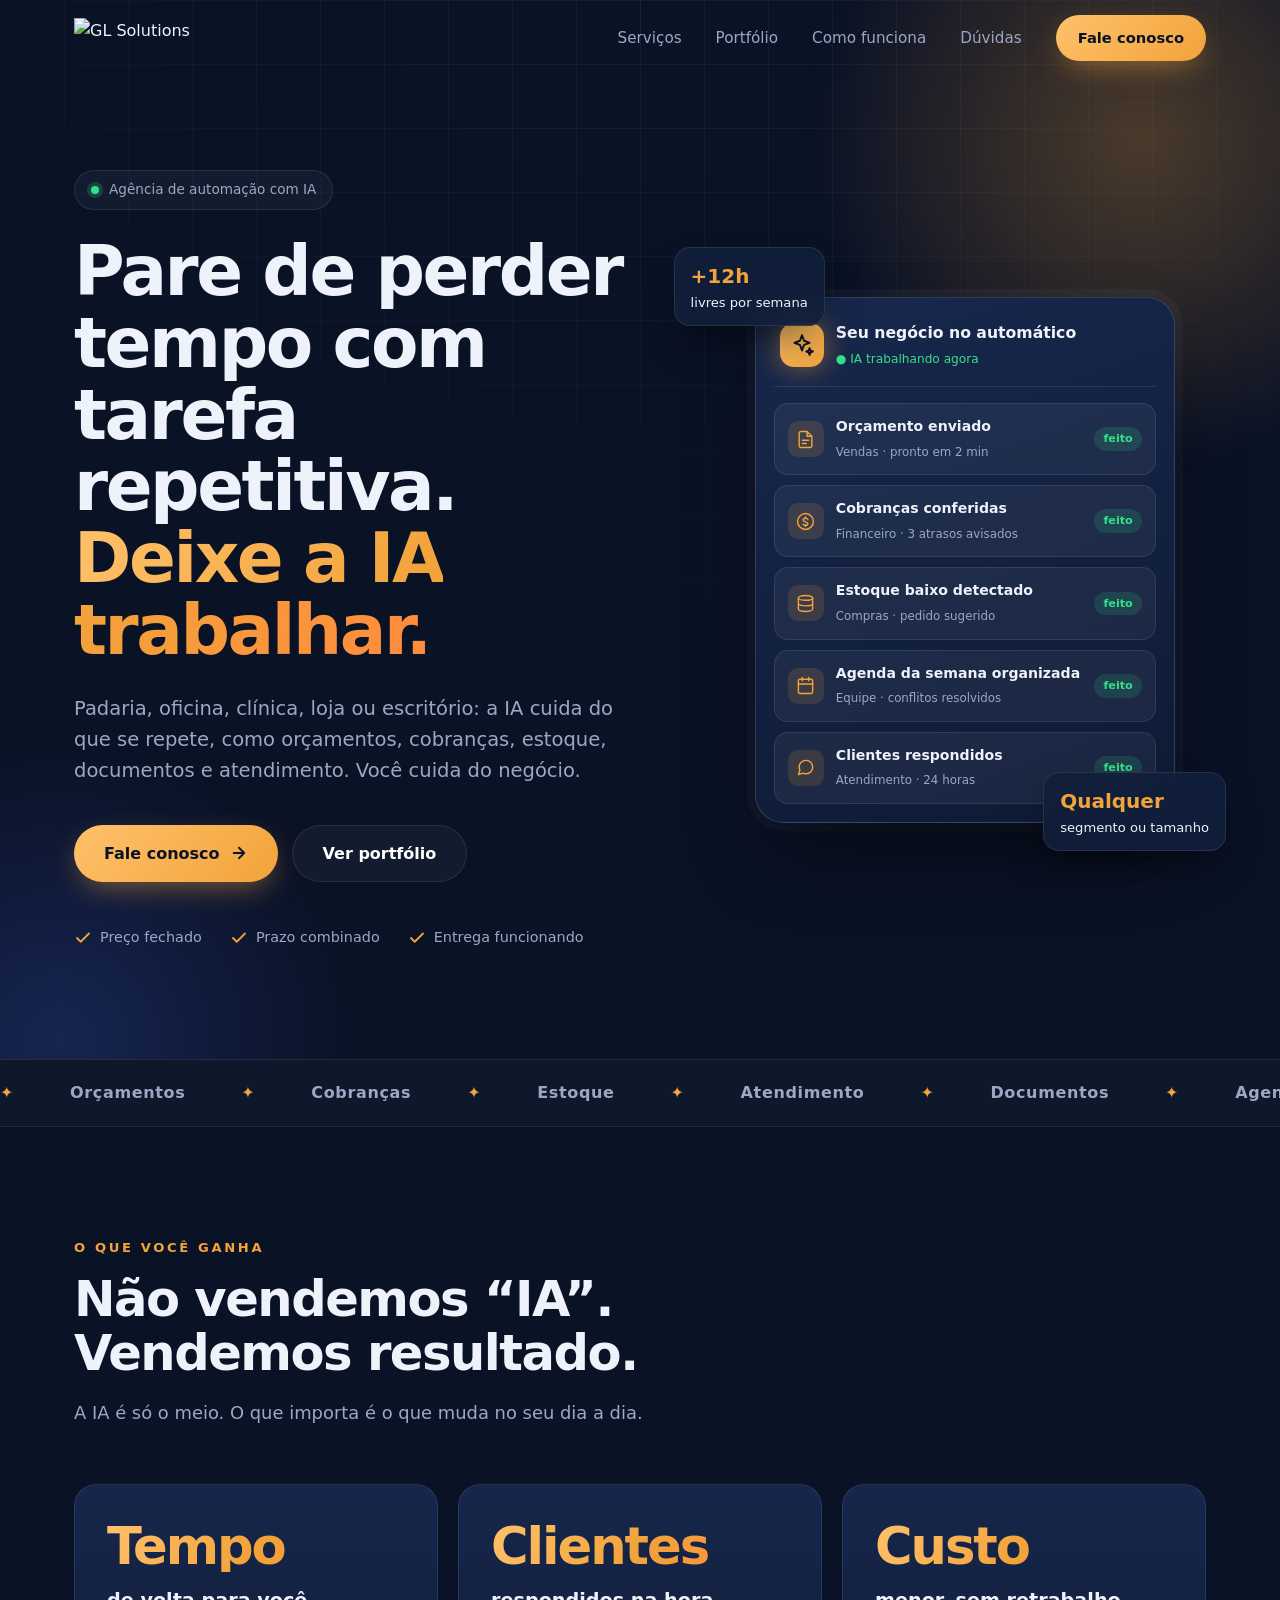
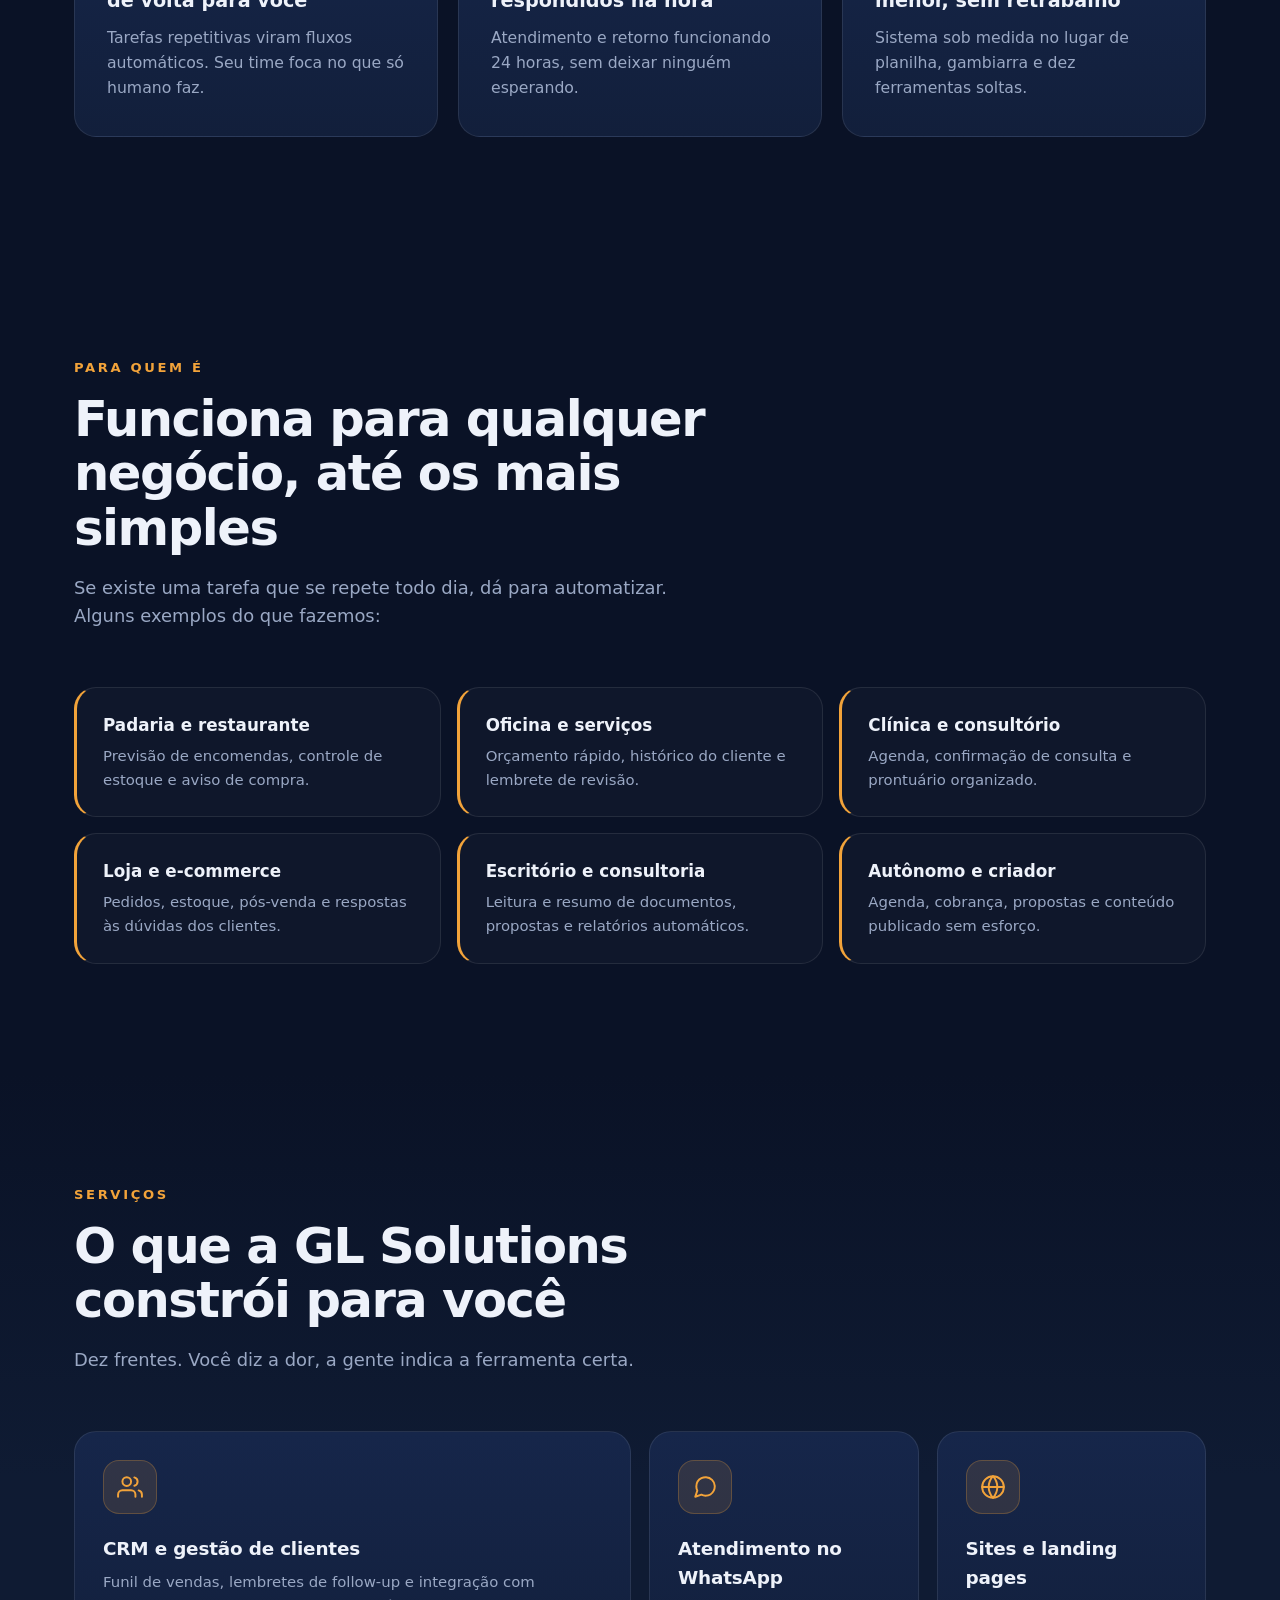
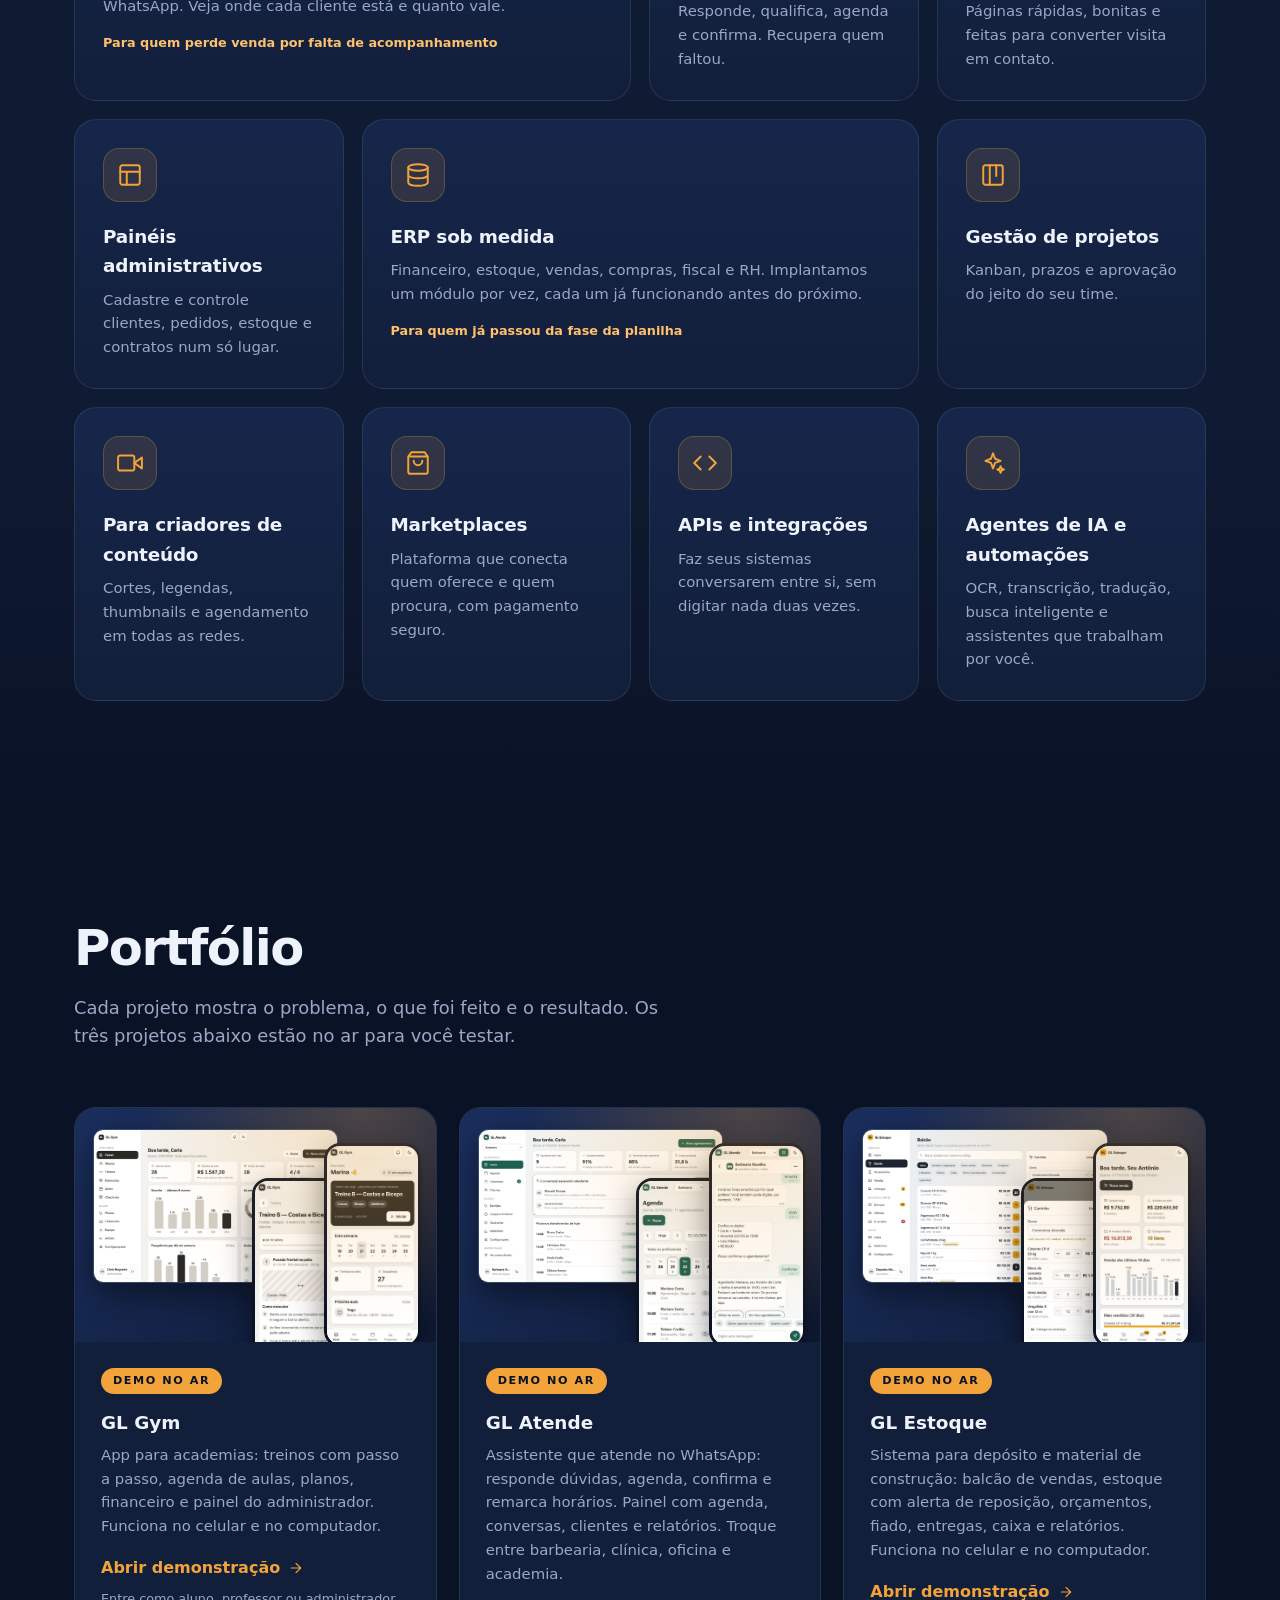
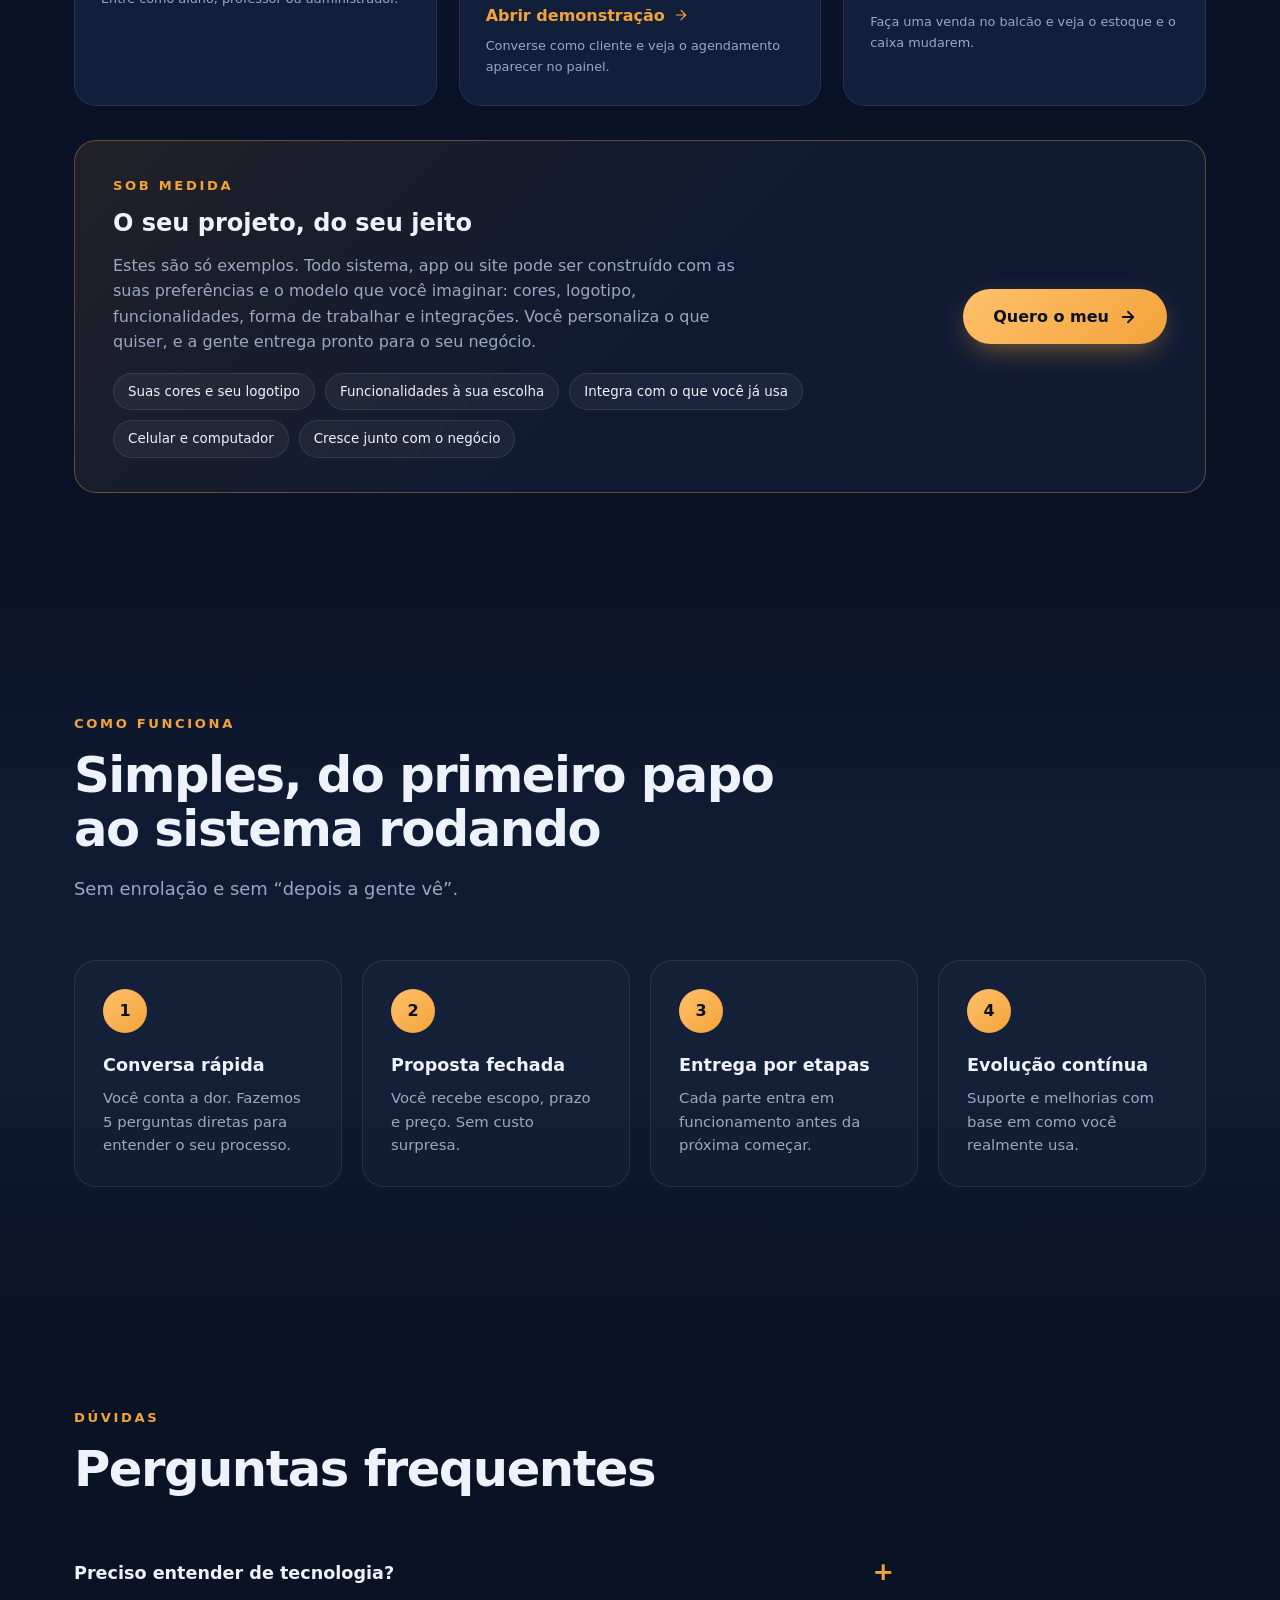
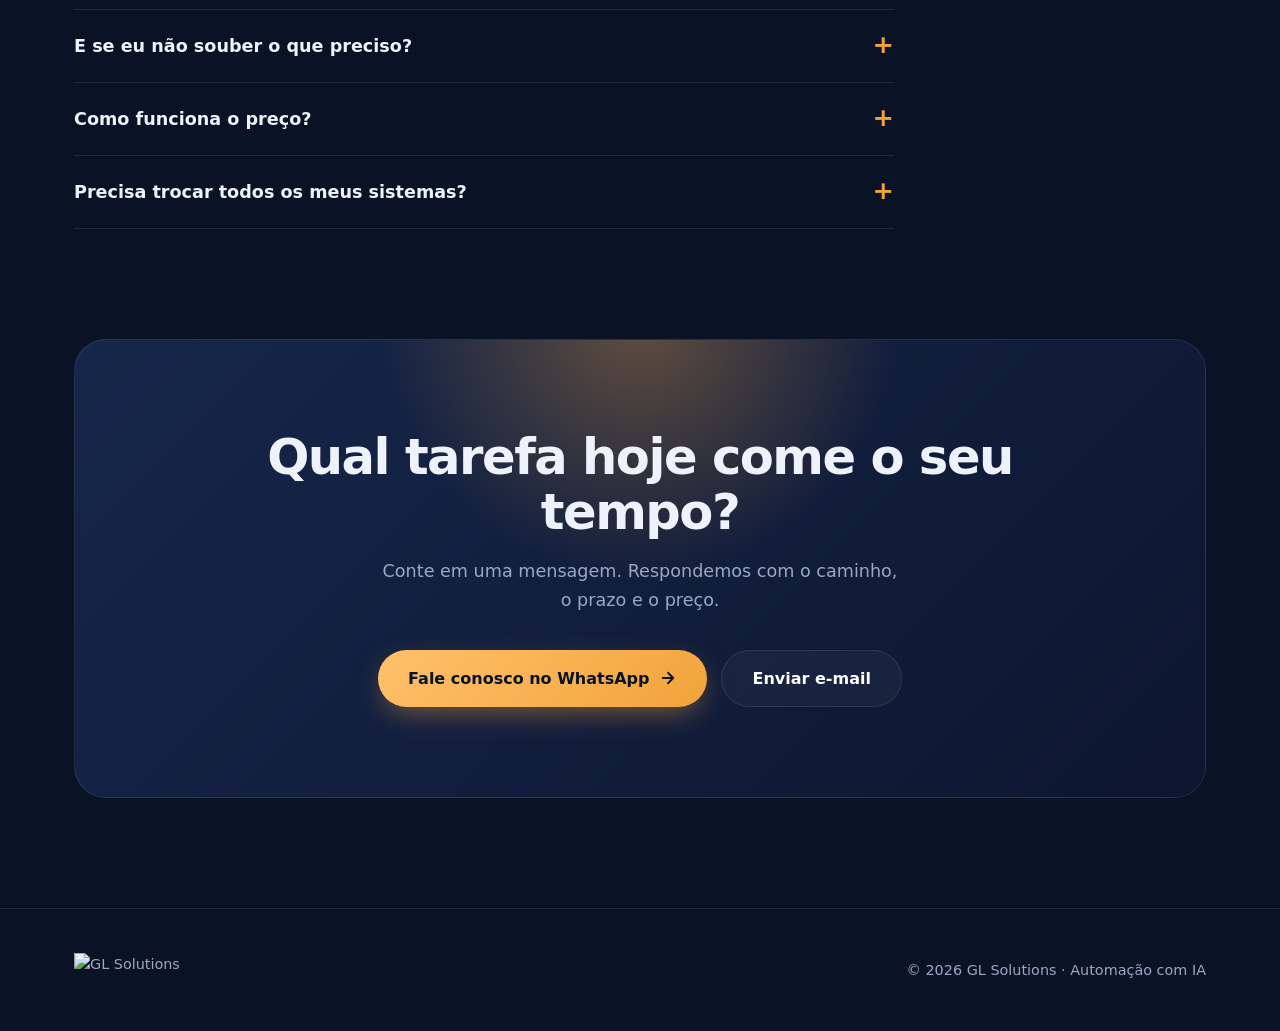
==== commit 61cbc743: "Portfólio: título da seção simplificado Co-Authored-By: Claude Sonnet 5.5 <noreply@anthropic.com>" ====
--- a/index.src.html
+++ b/index.src.html
@@ -296,8 +296,7 @@
 </div></section>
 
 <section id="portfolio"><div class="wrap">
-  <div class="eyebrow">Portfólio</div>
-  <h2 class="rv">Projetos entregues</h2>
+  <h2 class="rv">Portfólio</h2>
   <p class="sub rv">Cada projeto mostra o problema, o que foi feito e o resultado. Os três projetos abaixo estão no ar para você testar.</p>
   <div class="cases">
     <!-- Para adicionar um projeto: troque o conteúdo de um bloco .case e tire o selo "Em breve" -->
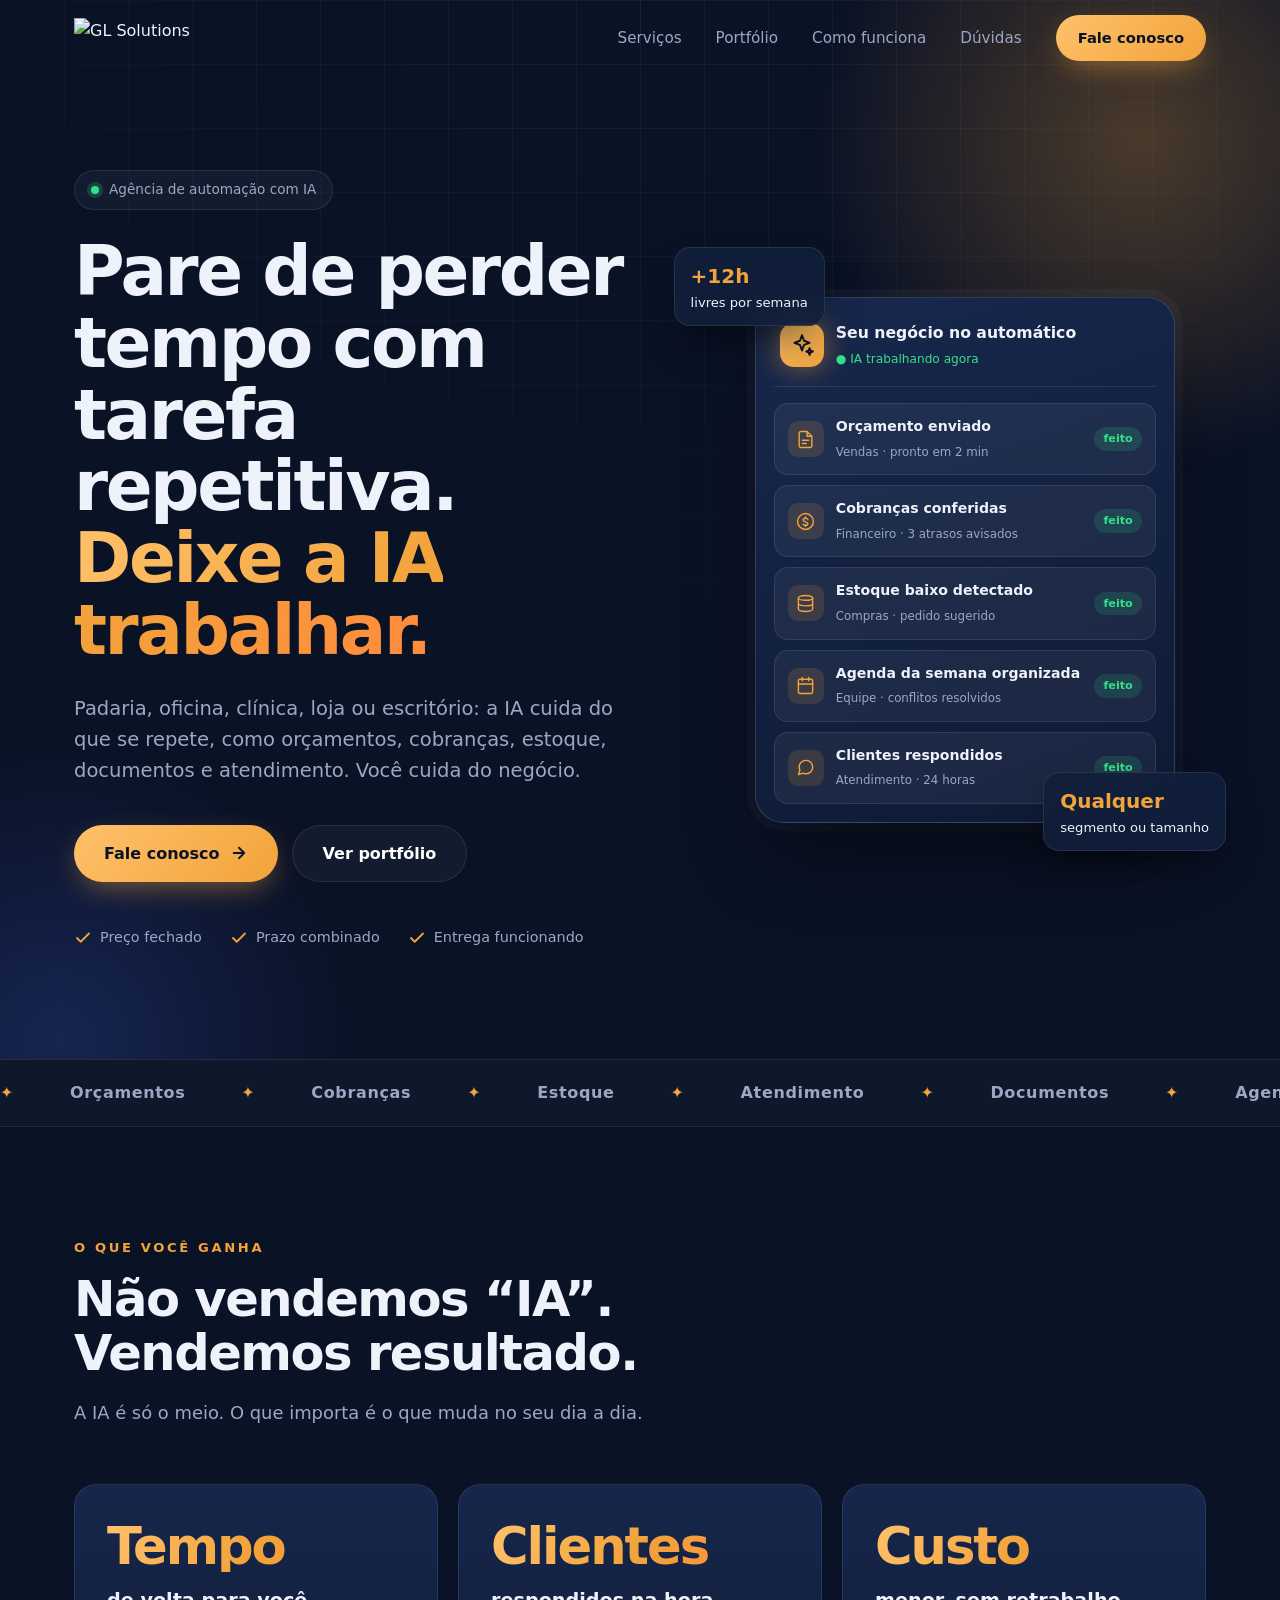
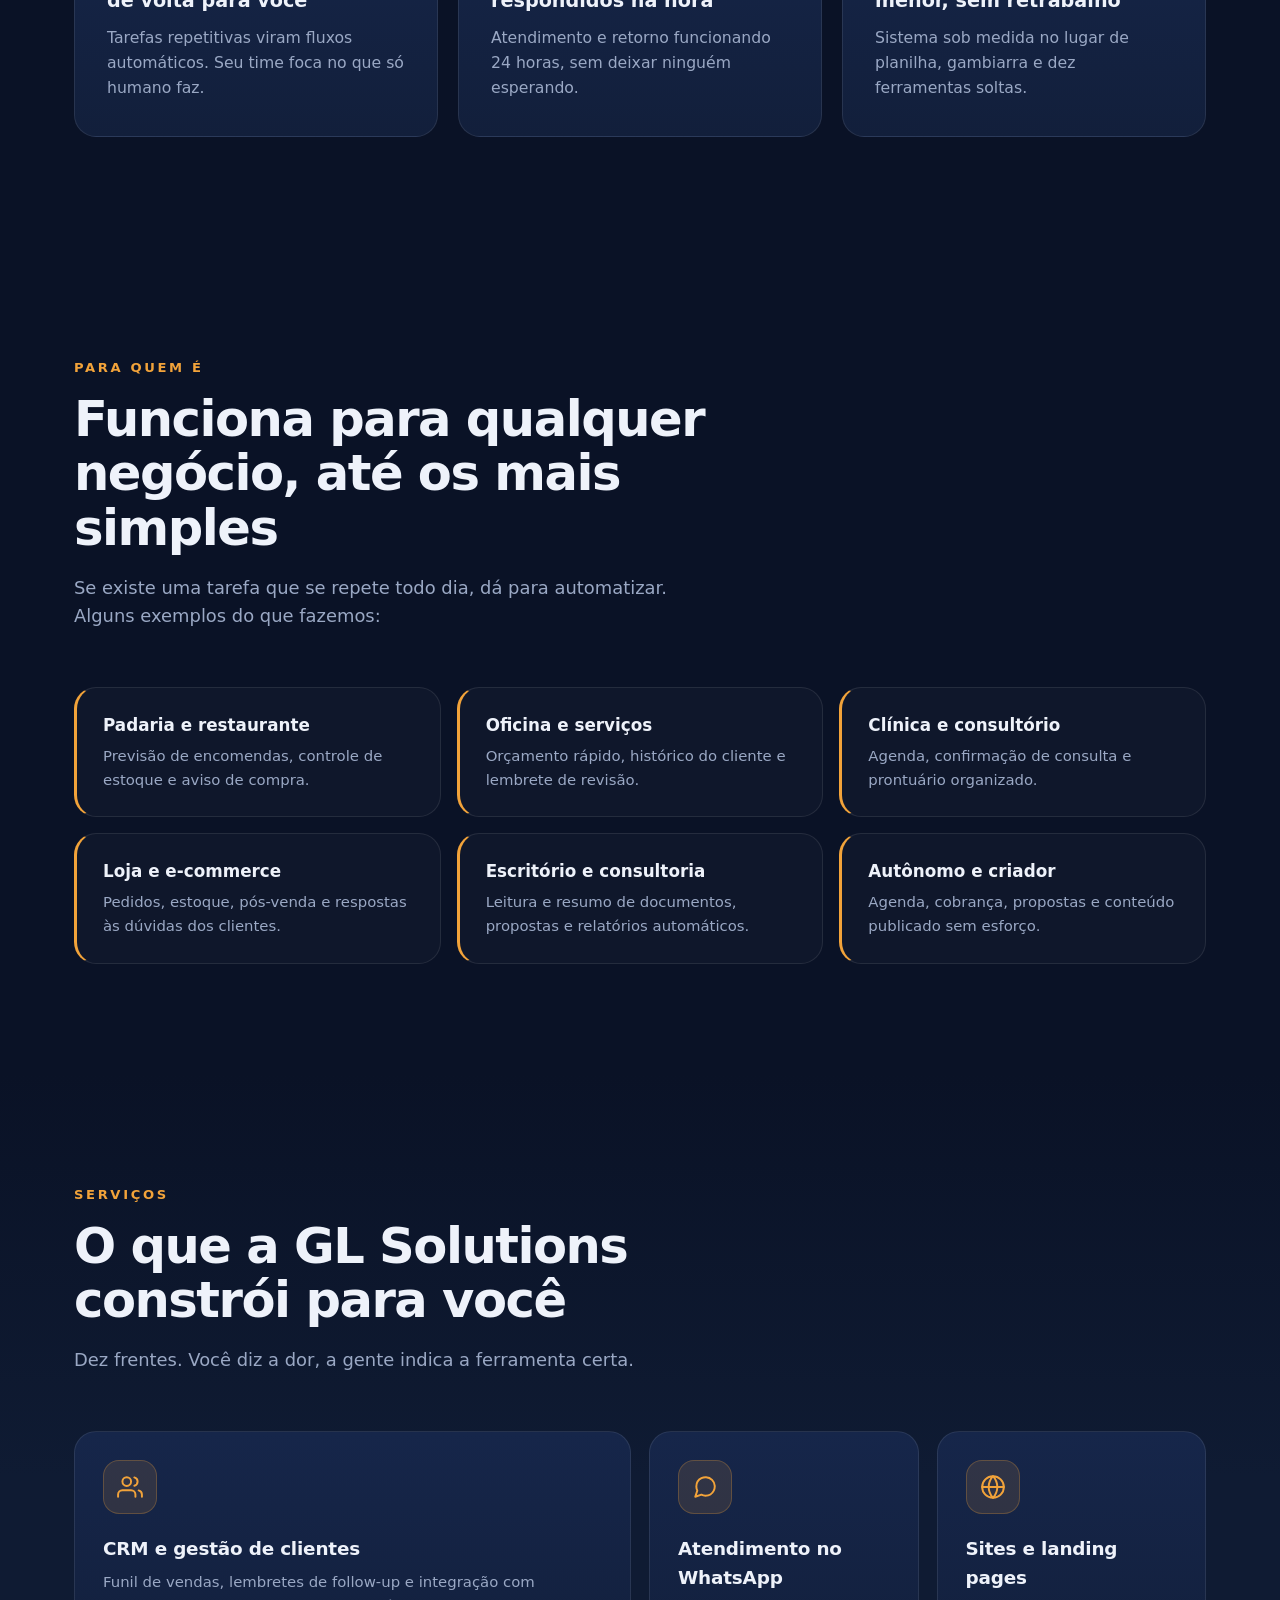
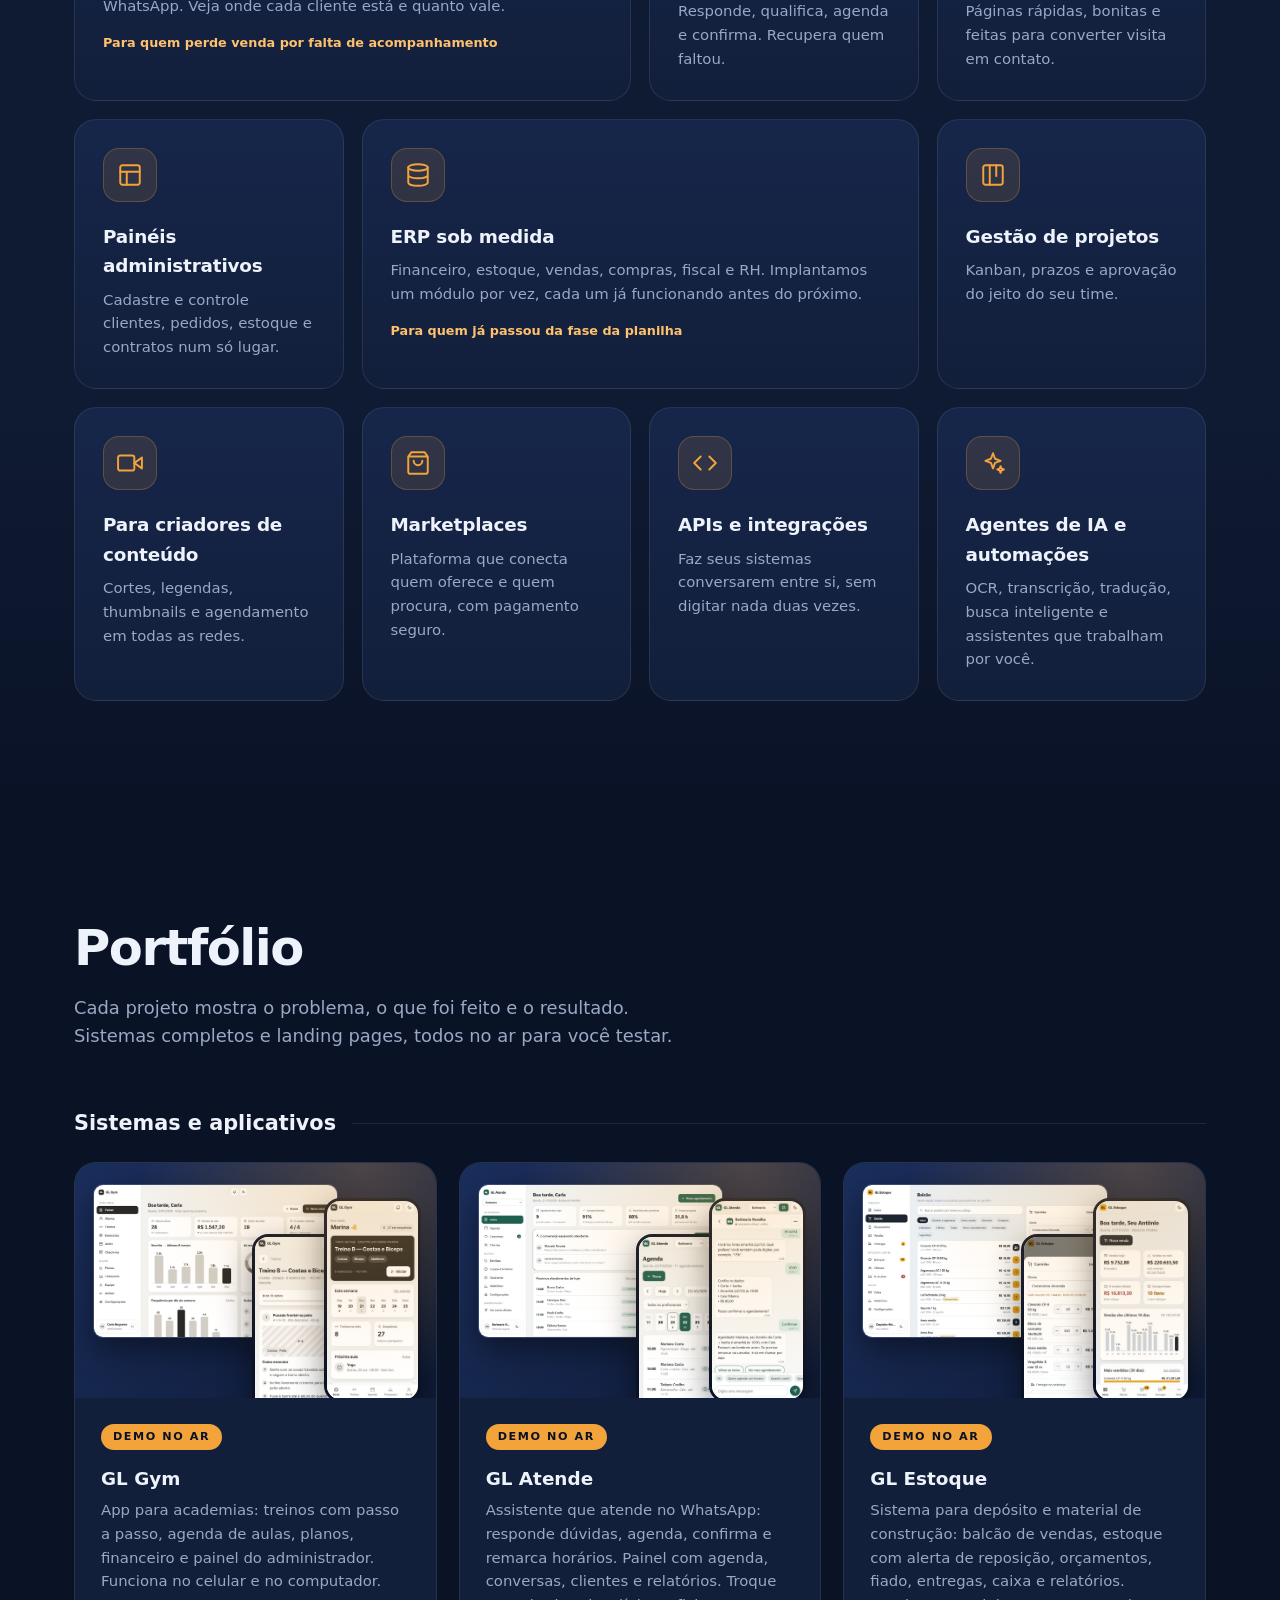
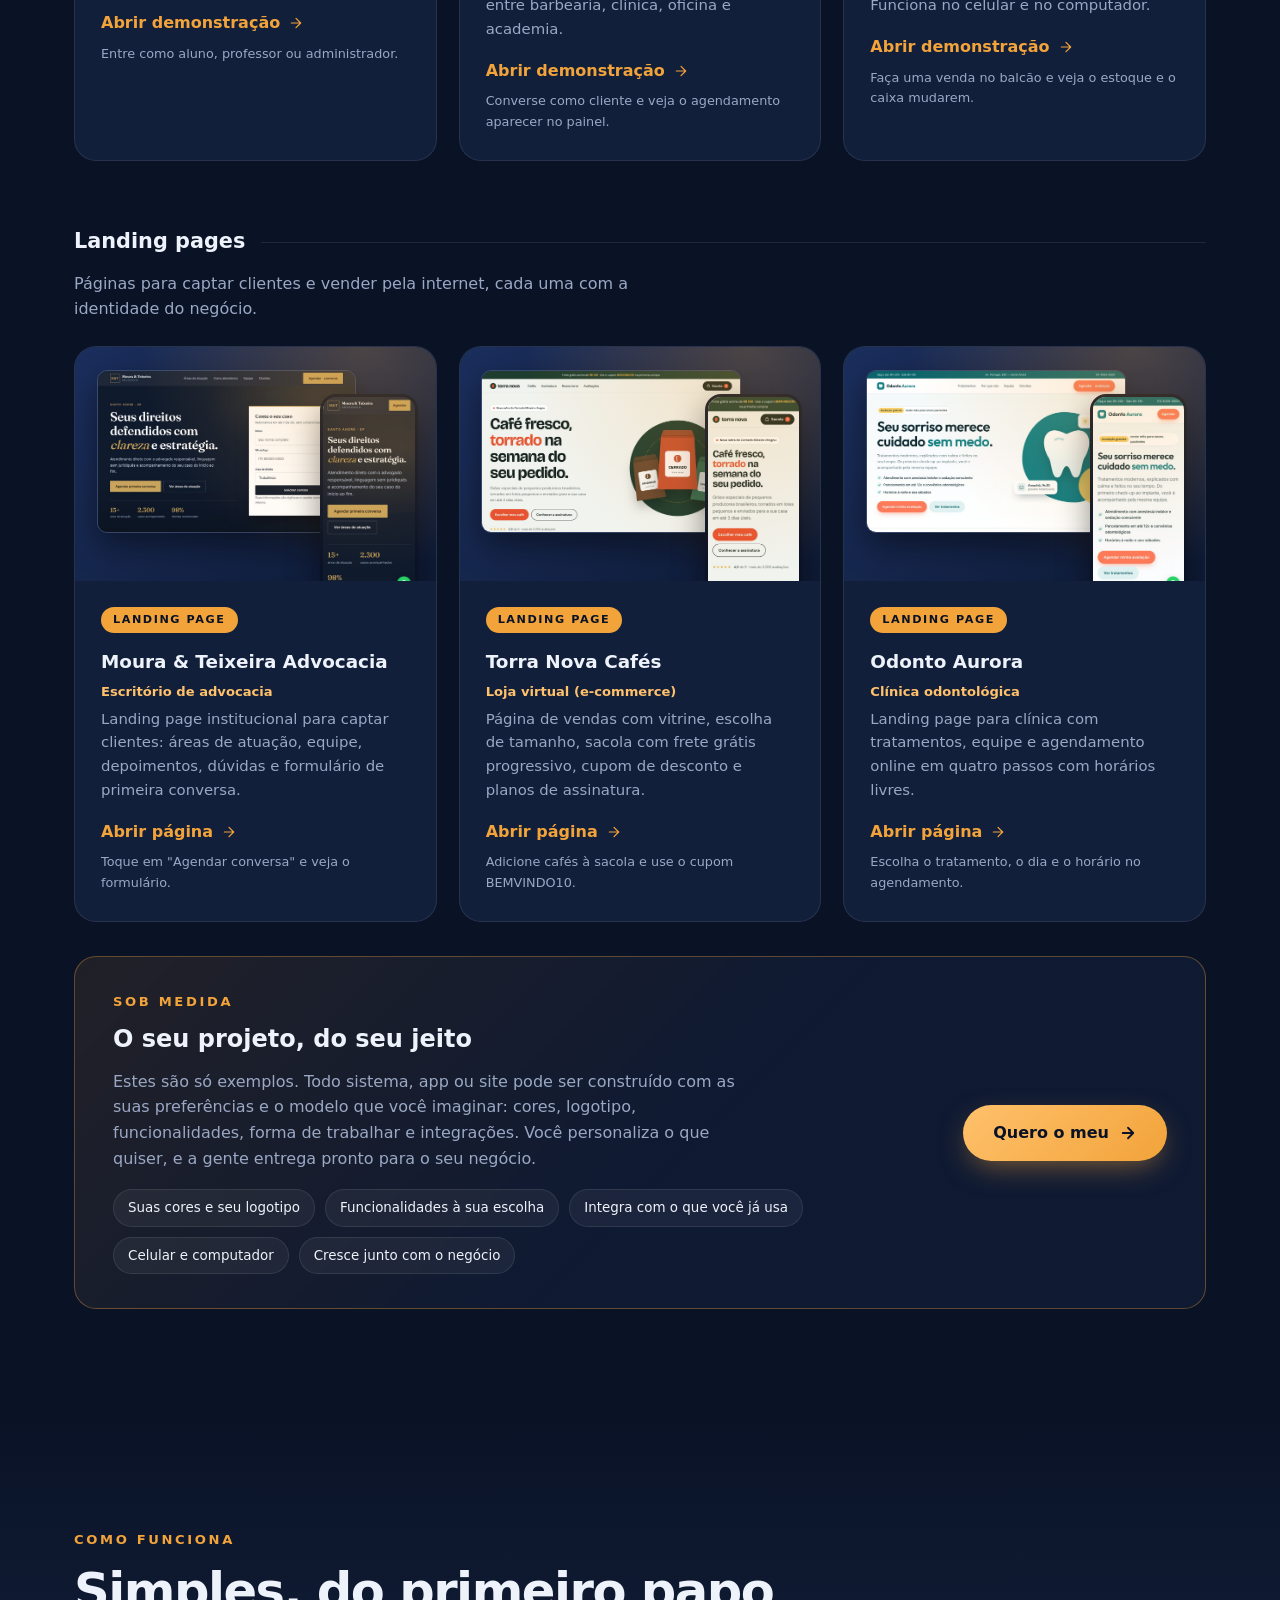
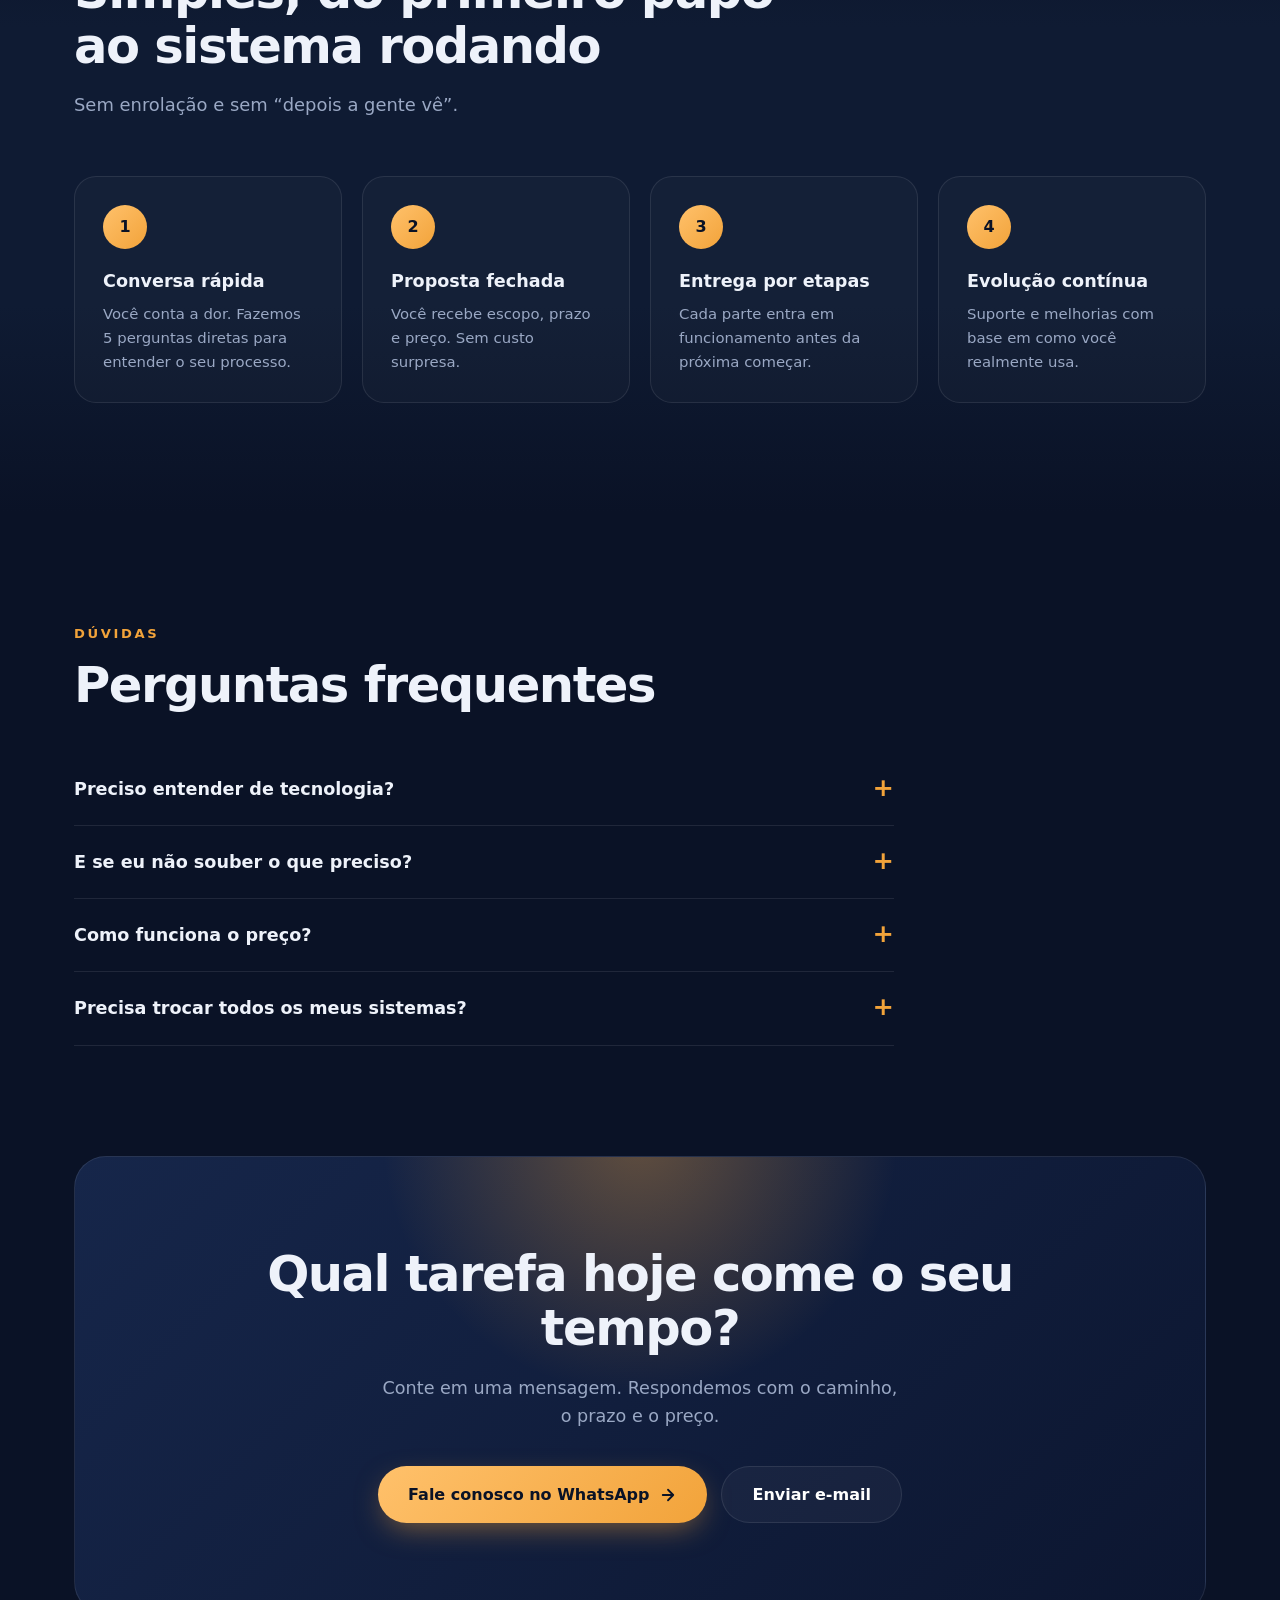
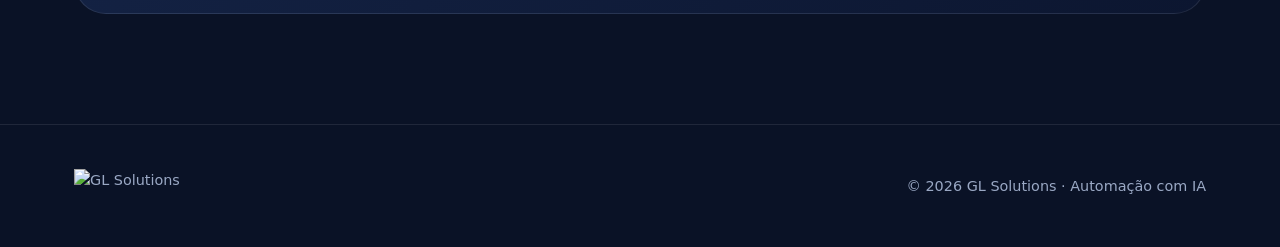
==== commit 153fe165: "Portfólio: três landing pages (advocacia, e-commerce, clínica) agrupadas Co-Authored-By: Claude Opus" ====
--- a/index.src.html
+++ b/index.src.html
@@ -142,6 +142,14 @@
 .cu-chips span{font-size:.84rem;color:var(--text);background:rgba(255,255,255,.05);border:1px solid var(--line);padding:7px 14px;border-radius:999px}
 .custom .btn{flex:none}
 @media(max-width:700px){.custom{padding:26px 22px}.custom .btn{width:100%;justify-content:center}}
+
+.cgroup{font-size:1.3rem;margin:8px 0 22px;display:flex;align-items:center;gap:16px}
+.cgroup:after{content:"";flex:1;height:1px;background:var(--line)}
+.cgsub{color:var(--muted);margin:-10px 0 24px;max-width:640px}
+.cases+.cgroup{margin-top:64px}
+.case .cseg{font-size:.82rem;color:var(--orange2);font-weight:600;margin:-2px 0 6px}
+.shot.preview.lp .pv-d{left:6%;top:10%;width:72%}
+.shot.preview.lp .pv-p1{right:5%;top:20%;width:27%}
 
 /* PROCESS */
 .steps{display:grid;grid-template-columns:repeat(4,1fr);gap:20px;position:relative}
@@ -297,13 +305,17 @@
 
 <section id="portfolio"><div class="wrap">
   <h2 class="rv">Portfólio</h2>
-  <p class="sub rv">Cada projeto mostra o problema, o que foi feito e o resultado. Os três projetos abaixo estão no ar para você testar.</p>
+  <p class="sub rv">Cada projeto mostra o problema, o que foi feito e o resultado. Sistemas completos e landing pages, todos no ar para você testar.</p>
+  <h3 class="cgroup">Sistemas e aplicativos</h3>
   <div class="cases">
     <!-- Para adicionar um projeto: troque o conteúdo de um bloco .case e tire o selo "Em breve" -->
     <article class="case rv live"><a class="shot preview" href="demos/gl-gym/index.html" target="_blank" rel="noopener" aria-label="Abrir demonstração do GL Gym"><img class="pv-d" src="assets/glgym-desktop.jpg" alt="Painel administrativo do GL Gym no computador" loading="lazy"><img class="pv-p2" src="assets/glgym-treino.jpg" alt="Treino com passo a passo no celular" loading="lazy"><img class="pv-p1" src="assets/glgym-home.jpg" alt="Tela inicial do aluno no celular" loading="lazy"></a><div class="cbody"><span class="soon">DEMO NO AR</span><h3>GL Gym</h3><p>App para academias: treinos com passo a passo, agenda de aulas, planos, financeiro e painel do administrador. Funciona no celular e no computador.</p><a class="go" href="demos/gl-gym/index.html" target="_blank" rel="noopener">Abrir demonstração <svg class="i" style="width:16px;height:16px"><use href="#arrow"/></svg></a><div class="hint">Entre como aluno, professor ou administrador.</div></div></article>
     <article class="case rv live"><a class="shot preview" href="demos/gl-atende/index.html" target="_blank" rel="noopener" aria-label="Abrir demonstração do GL Atende"><img class="pv-d" src="assets/glatende-desktop.jpg" alt="Painel do negócio do GL Atende no computador" loading="lazy"><img class="pv-p2" src="assets/glatende-agenda.jpg" alt="Agenda do dia no celular" loading="lazy"><img class="pv-p1" src="assets/glatende-chat.jpg" alt="Conversa de agendamento com o assistente no celular" loading="lazy"></a><div class="cbody"><span class="soon">DEMO NO AR</span><h3>GL Atende</h3><p>Assistente que atende no WhatsApp: responde dúvidas, agenda, confirma e remarca horários. Painel com agenda, conversas, clientes e relatórios. Troque entre barbearia, clínica, oficina e academia.</p><a class="go" href="demos/gl-atende/index.html" target="_blank" rel="noopener">Abrir demonstração <svg class="i" style="width:16px;height:16px"><use href="#arrow"/></svg></a><div class="hint">Converse como cliente e veja o agendamento aparecer no painel.</div></div></article>
     <article class="case rv live"><a class="shot preview" href="demos/gl-estoque/index.html" target="_blank" rel="noopener" aria-label="Abrir demonstração do GL Estoque"><img class="pv-d" src="assets/glestoque-desktop.jpg" alt="Balcão de vendas do GL Estoque no computador" loading="lazy"><img class="pv-p2" src="assets/glestoque-carrinho.jpg" alt="Carrinho de venda no celular" loading="lazy"><img class="pv-p1" src="assets/glestoque-inicio.jpg" alt="Painel de vendas e estoque no celular" loading="lazy"></a><div class="cbody"><span class="soon">DEMO NO AR</span><h3>GL Estoque</h3><p>Sistema para depósito e material de construção: balcão de vendas, estoque com alerta de reposição, orçamentos, fiado, entregas, caixa e relatórios. Funciona no celular e no computador.</p><a class="go" href="demos/gl-estoque/index.html" target="_blank" rel="noopener">Abrir demonstração <svg class="i" style="width:16px;height:16px"><use href="#arrow"/></svg></a><div class="hint">Faça uma venda no balcão e veja o estoque e o caixa mudarem.</div></div></article>
   </div>
+  <h3 class="cgroup">Landing pages</h3>
+  <p class="cgsub">Páginas para captar clientes e vender pela internet, cada uma com a identidade do negócio.</p>
+  <div class="cases"><article class="case rv live"><a class="shot preview lp" href="lp/advocacia/index.html" target="_blank" rel="noopener" aria-label="Abrir landing page Moura &amp; Teixeira Advocacia"><img class="pv-d" src="assets/lp-advocacia-desktop.jpg" alt="Moura &amp; Teixeira Advocacia no computador" loading="lazy"><img class="pv-p1" src="assets/lp-advocacia-m.jpg" alt="Moura &amp; Teixeira Advocacia no celular" loading="lazy"></a><div class="cbody"><span class="soon">LANDING PAGE</span><h3>Moura &amp; Teixeira Advocacia</h3><div class="cseg">Escritório de advocacia</div><p>Landing page institucional para captar clientes: áreas de atuação, equipe, depoimentos, dúvidas e formulário de primeira conversa.</p><a class="go" href="lp/advocacia/index.html" target="_blank" rel="noopener">Abrir página <svg class="i" style="width:16px;height:16px"><use href="#arrow"/></svg></a><div class="hint">Toque em "Agendar conversa" e veja o formulário.</div></div></article><article class="case rv live"><a class="shot preview lp" href="lp/ecommerce/index.html" target="_blank" rel="noopener" aria-label="Abrir landing page Torra Nova Cafés"><img class="pv-d" src="assets/lp-ecommerce-desktop.jpg" alt="Torra Nova Cafés no computador" loading="lazy"><img class="pv-p1" src="assets/lp-ecommerce-m.jpg" alt="Torra Nova Cafés no celular" loading="lazy"></a><div class="cbody"><span class="soon">LANDING PAGE</span><h3>Torra Nova Cafés</h3><div class="cseg">Loja virtual (e-commerce)</div><p>Página de vendas com vitrine, escolha de tamanho, sacola com frete grátis progressivo, cupom de desconto e planos de assinatura.</p><a class="go" href="lp/ecommerce/index.html" target="_blank" rel="noopener">Abrir página <svg class="i" style="width:16px;height:16px"><use href="#arrow"/></svg></a><div class="hint">Adicione cafés à sacola e use o cupom BEMVINDO10.</div></div></article><article class="case rv live"><a class="shot preview lp" href="lp/clinica/index.html" target="_blank" rel="noopener" aria-label="Abrir landing page Odonto Aurora"><img class="pv-d" src="assets/lp-clinica-desktop.jpg" alt="Odonto Aurora no computador" loading="lazy"><img class="pv-p1" src="assets/lp-clinica-m.jpg" alt="Odonto Aurora no celular" loading="lazy"></a><div class="cbody"><span class="soon">LANDING PAGE</span><h3>Odonto Aurora</h3><div class="cseg">Clínica odontológica</div><p>Landing page para clínica com tratamentos, equipe e agendamento online em quatro passos com horários livres.</p><a class="go" href="lp/clinica/index.html" target="_blank" rel="noopener">Abrir página <svg class="i" style="width:16px;height:16px"><use href="#arrow"/></svg></a><div class="hint">Escolha o tratamento, o dia e o horário no agendamento.</div></div></article></div>
   <div class="custom rv"><div class="cu-txt"><div class="eyebrow">Sob medida</div><h3>O seu projeto, do seu jeito</h3><p>Estes são só exemplos. Todo sistema, app ou site pode ser construído com as suas preferências e o modelo que você imaginar: cores, logotipo, funcionalidades, forma de trabalhar e integrações. Você personaliza o que quiser, e a gente entrega pronto para o seu negócio.</p><div class="cu-chips"><span>Suas cores e seu logotipo</span><span>Funcionalidades à sua escolha</span><span>Integra com o que você já usa</span><span>Celular e computador</span><span>Cresce junto com o negócio</span></div></div><a class="btn" href="#contato">Quero o meu <svg><use href="#arrow"/></svg></a></div>
 </div></section>
 
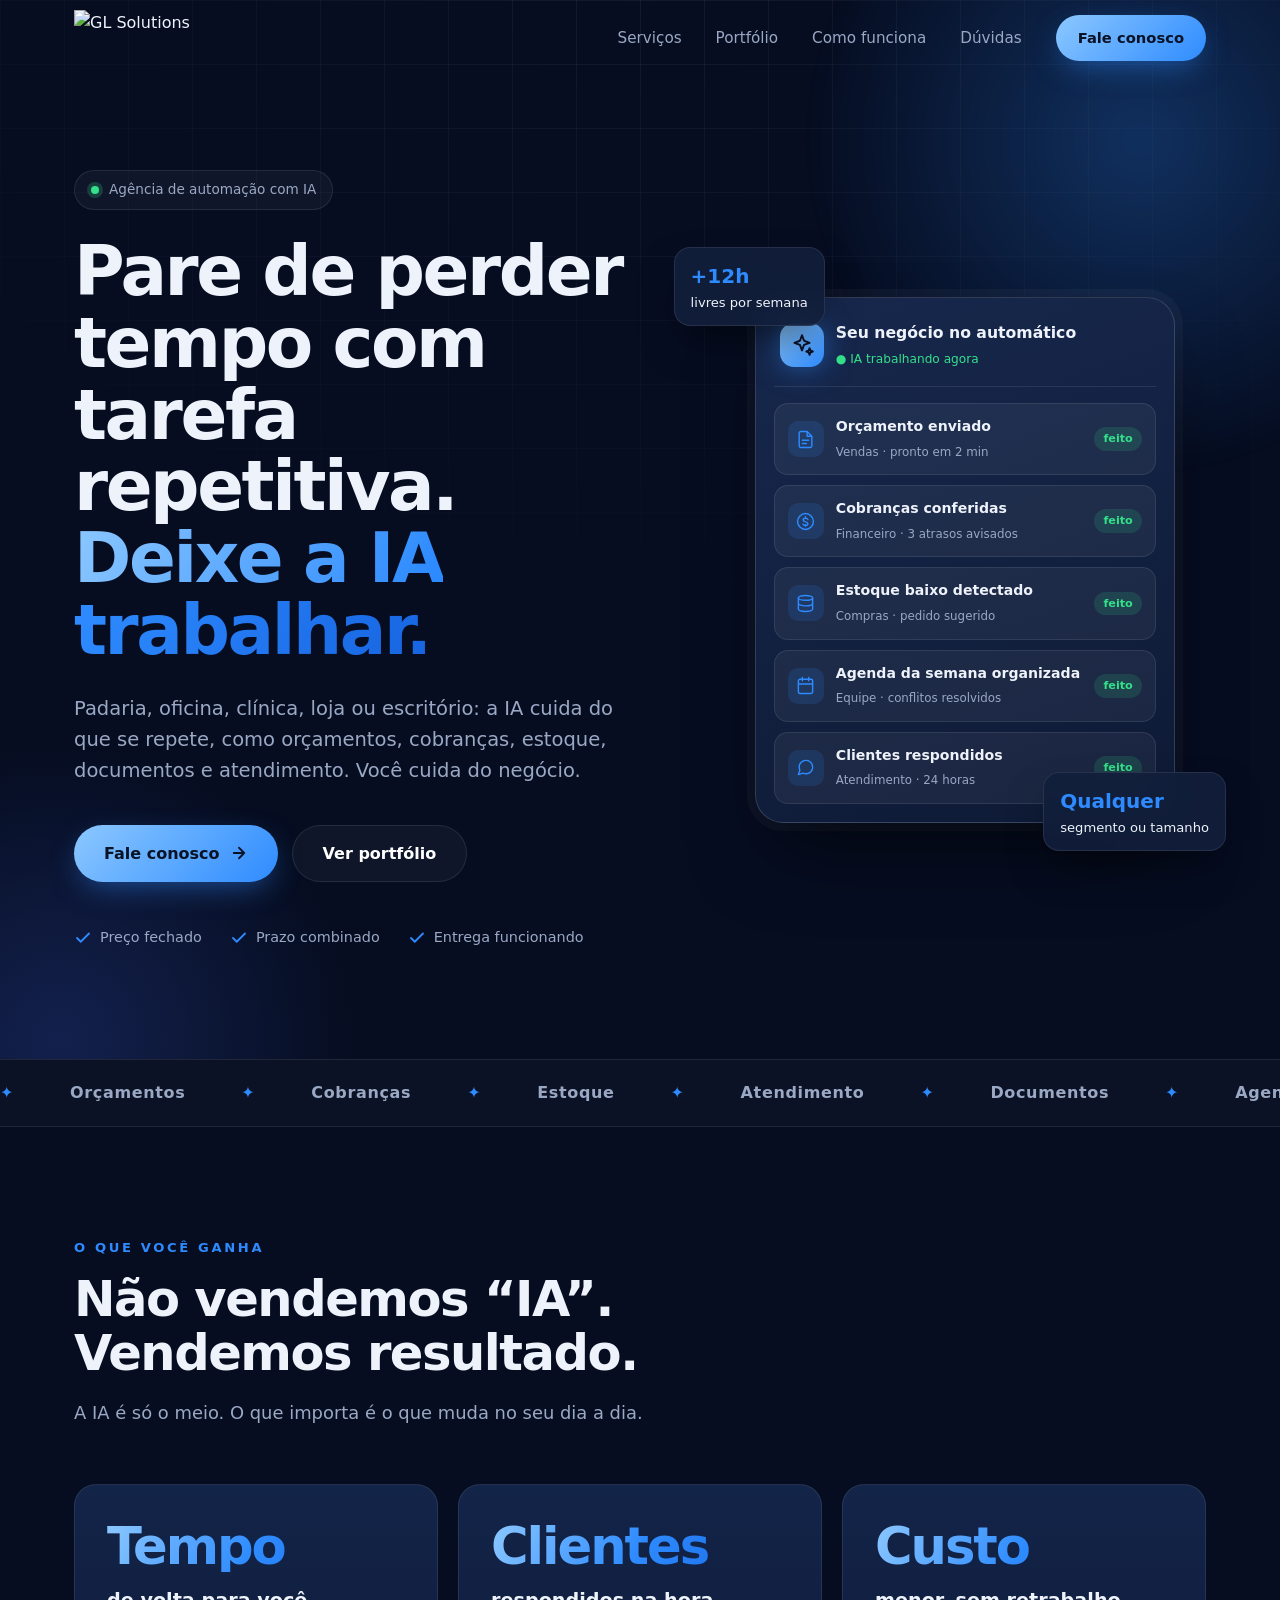
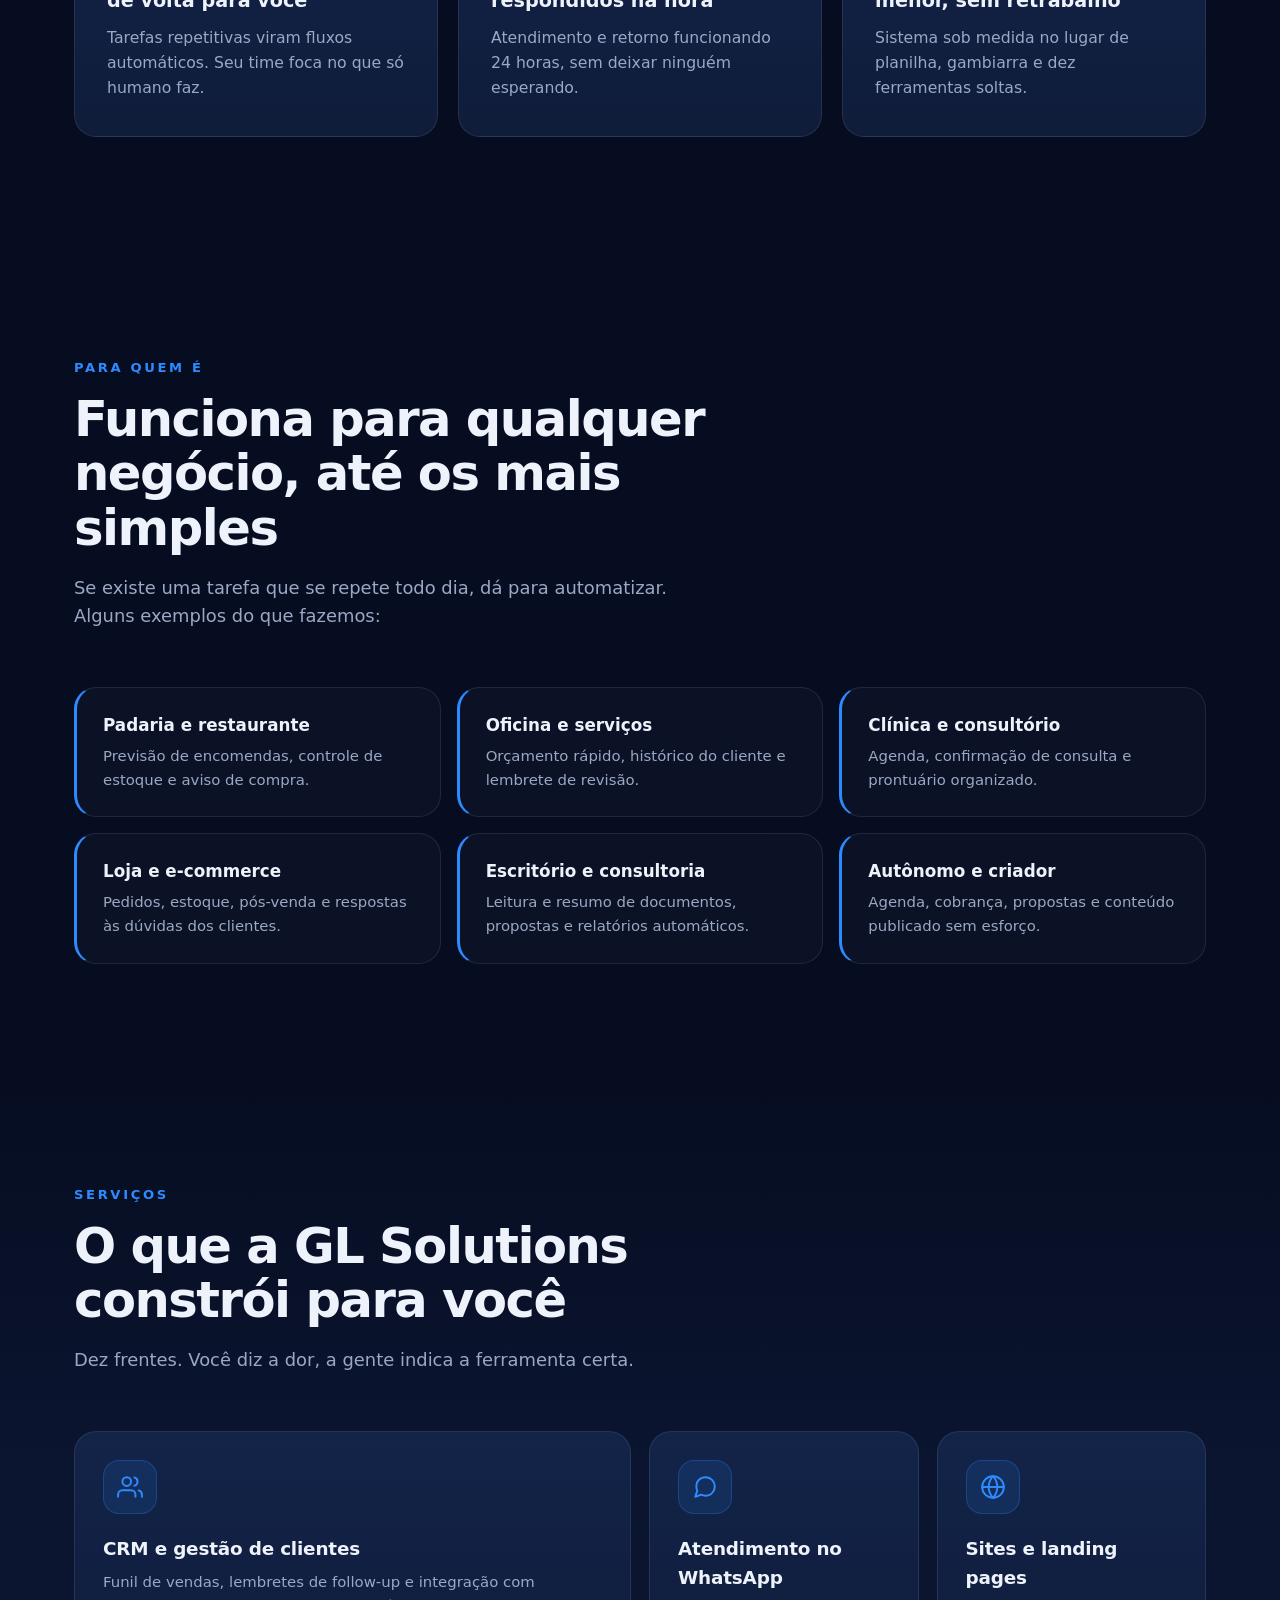
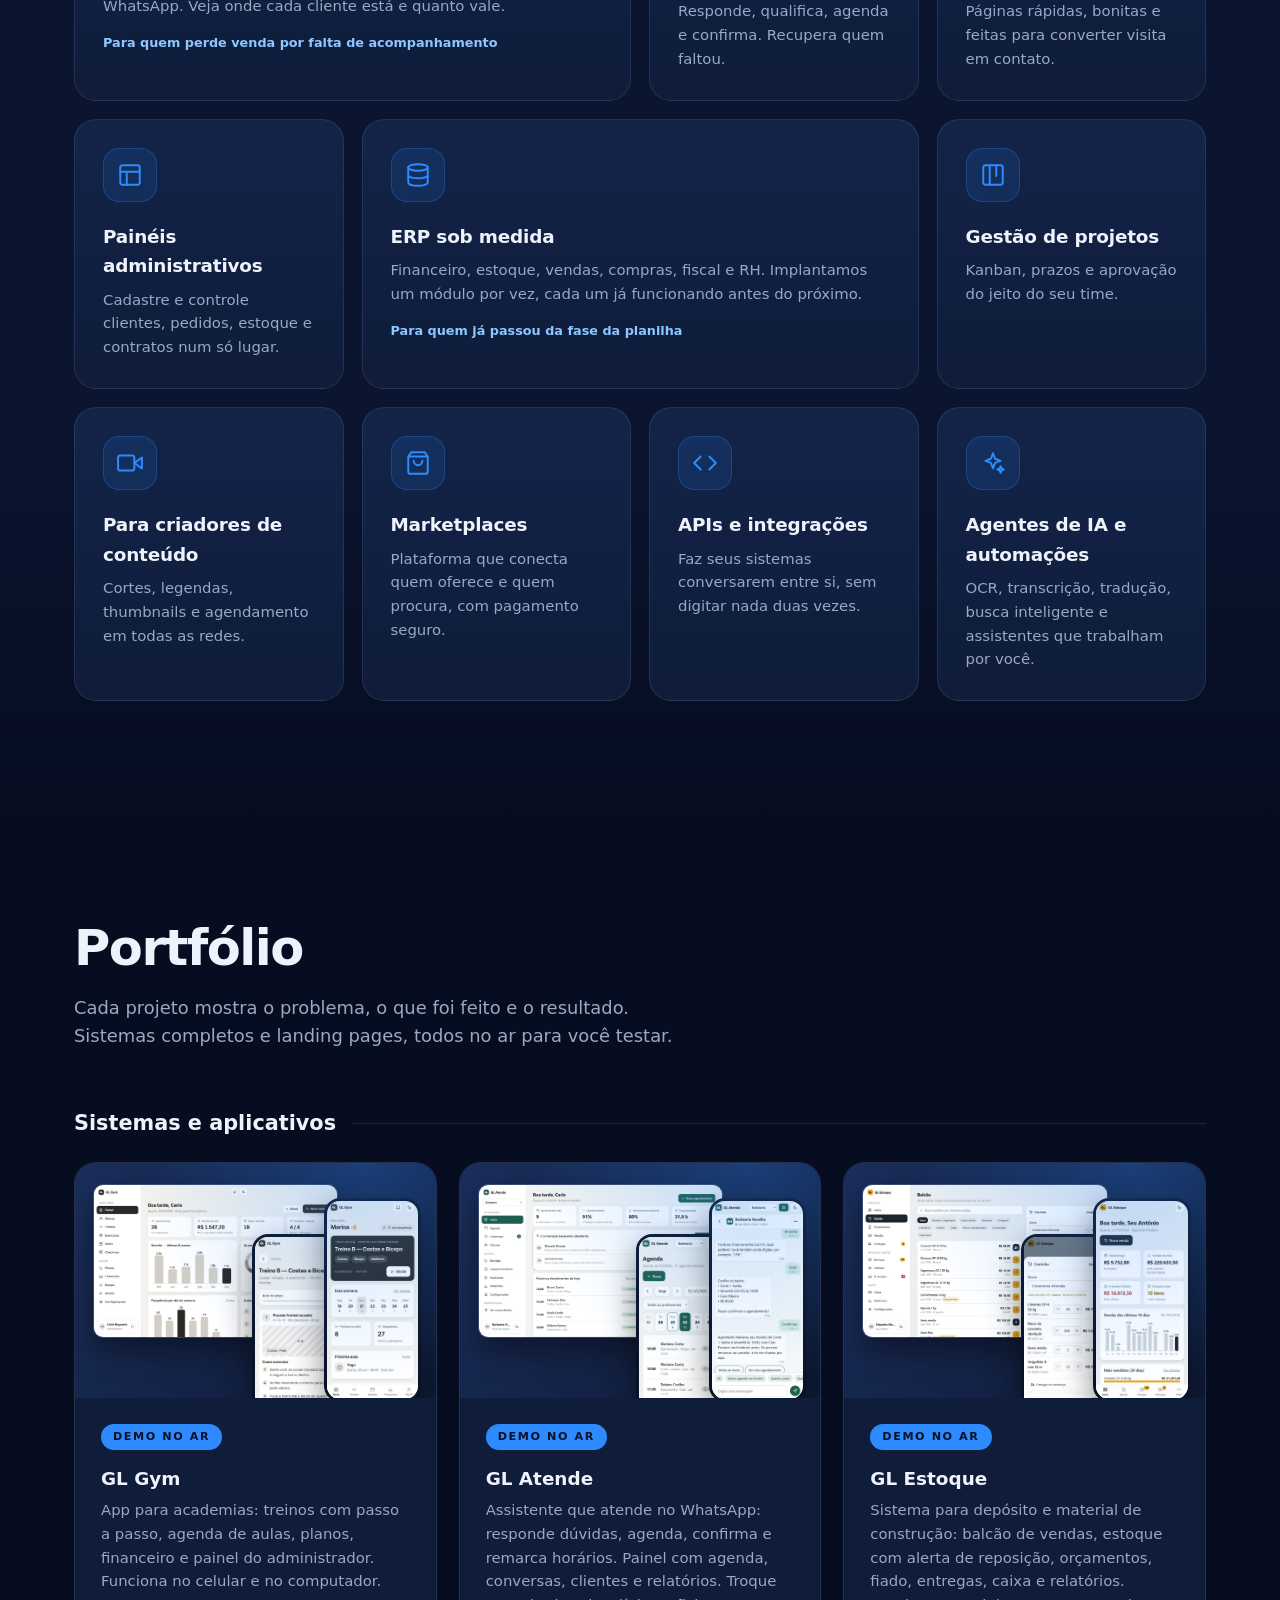
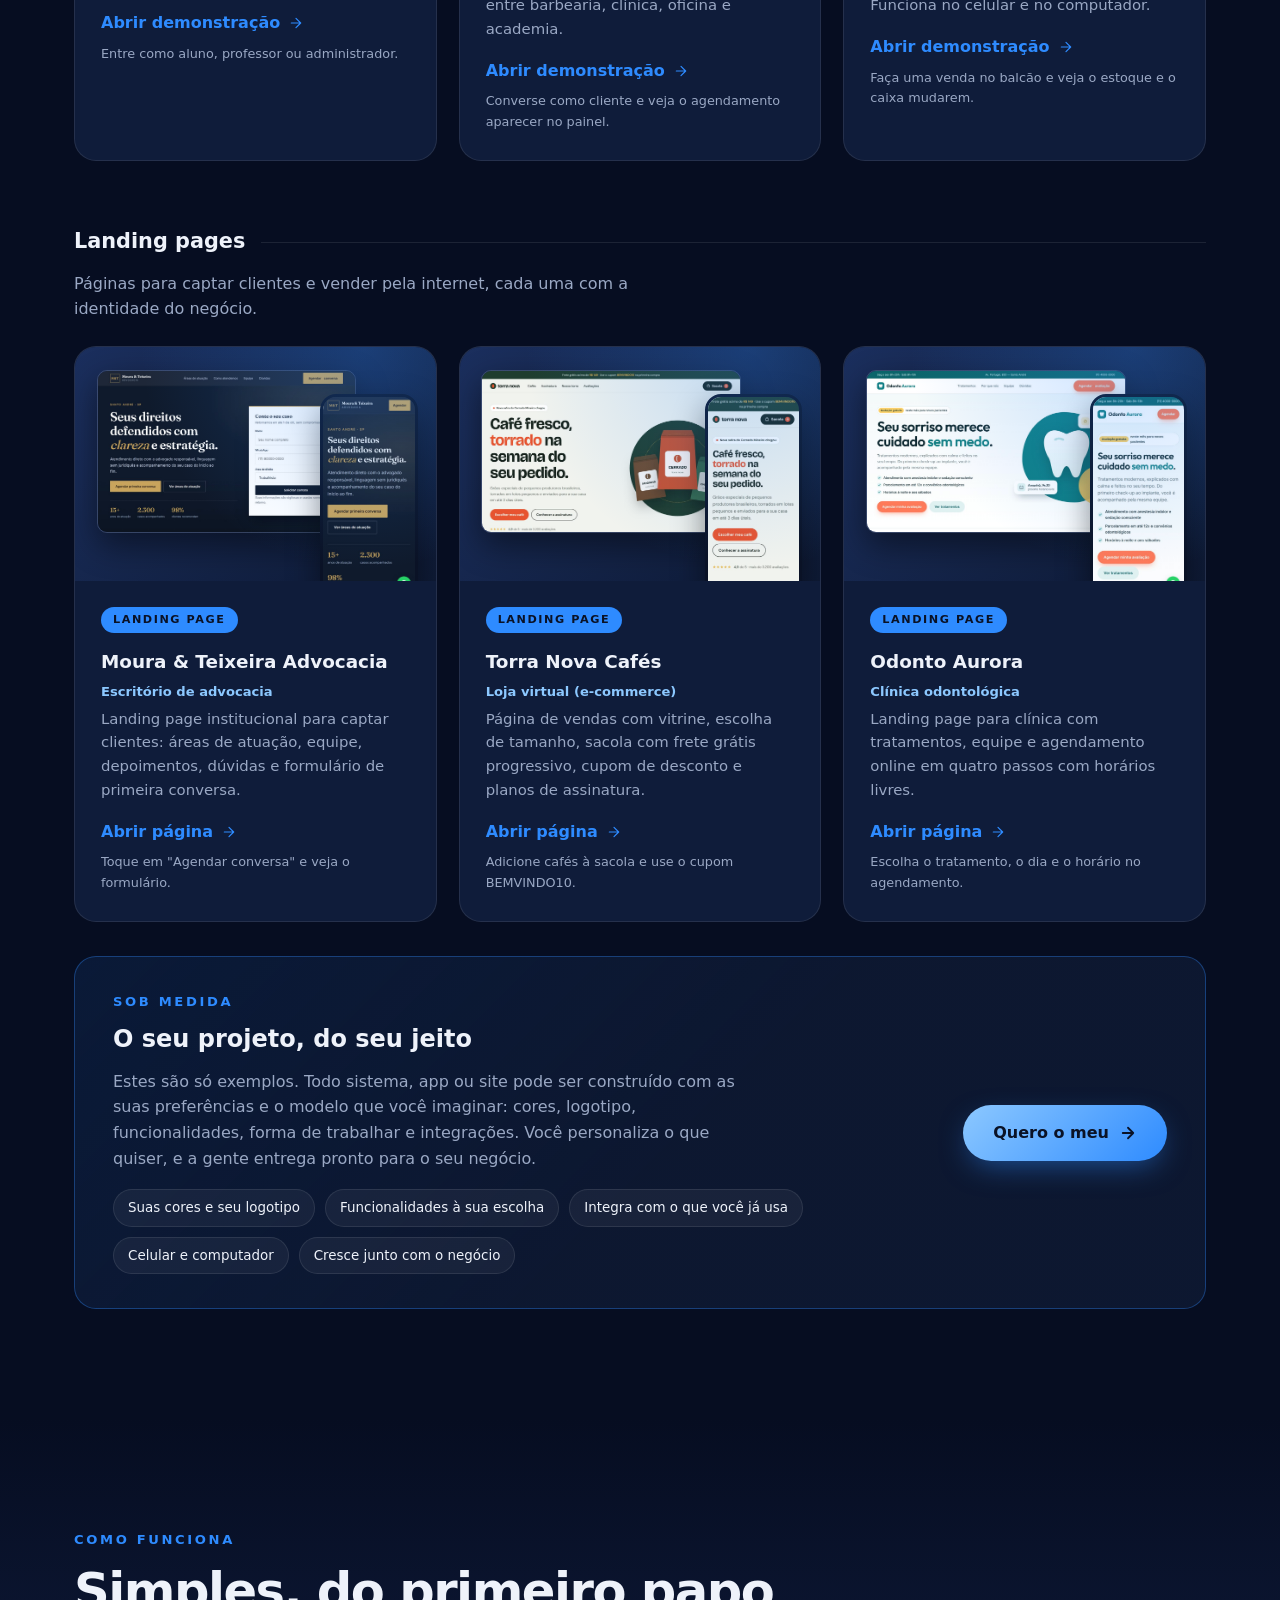
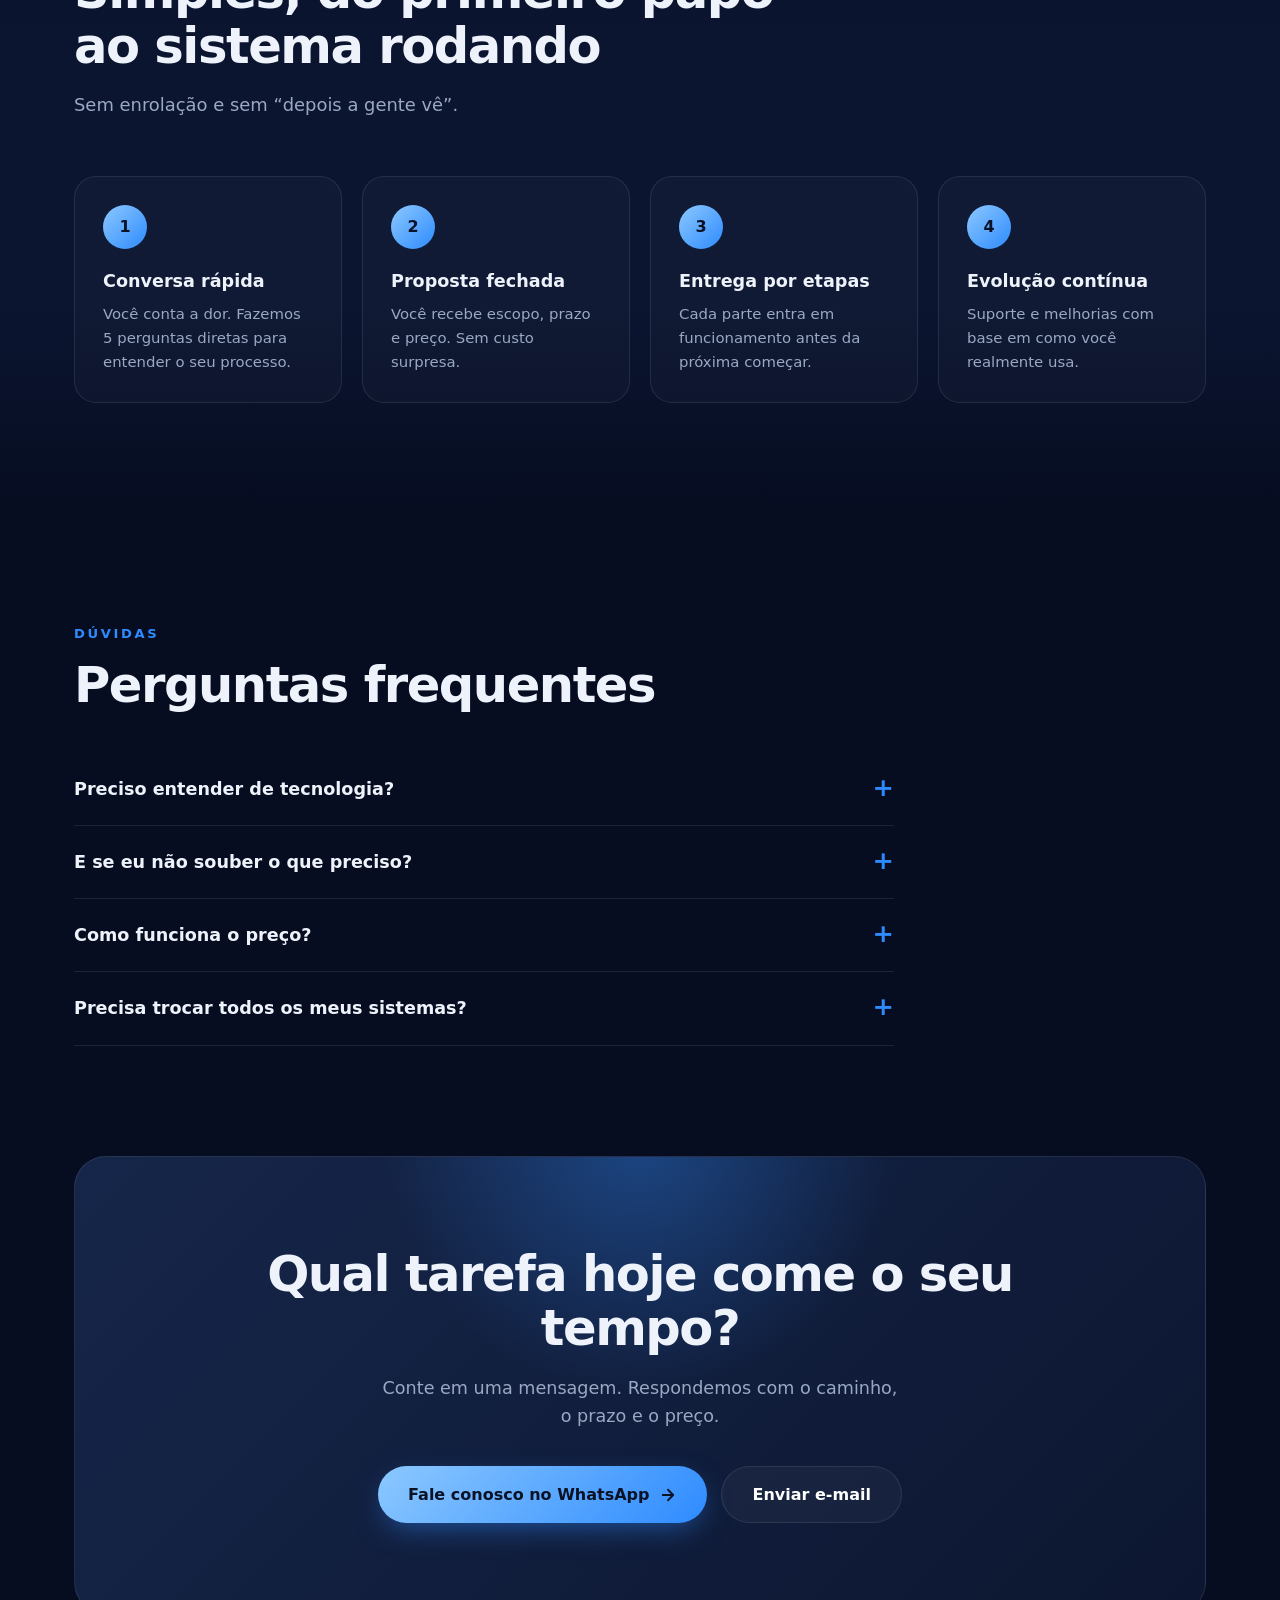
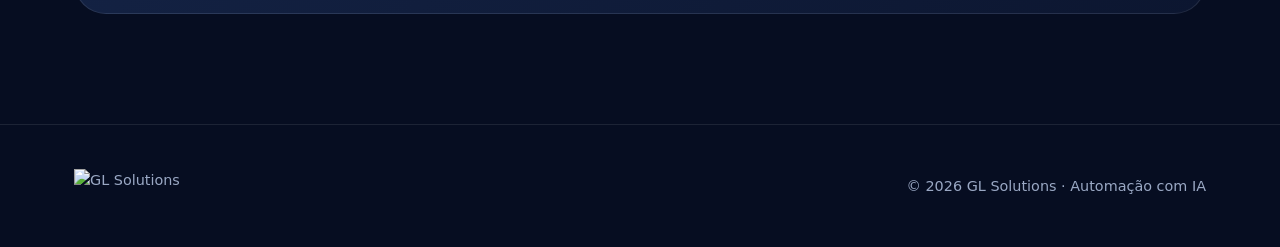
==== commit c249899d: "Nova identidade visual: logo GL prateada com órbita azul - Recria todas as versões da logo (horizont" ====
--- a/index.src.html
+++ b/index.src.html
@@ -8,8 +8,8 @@
 <link rel="icon" href="__ICON__">
 <style>
 :root{
-  --bg:#0A1226;--bg2:#0F1B33;--card:#121f3b;--card2:#16264a;
-  --orange:#F2A33A;--orange2:#ffc16b;
+  --bg:#060D21;--bg2:#0B1530;--card:#0F1C3A;--card2:#132449;
+  --orange:#2E8BFF;--orange2:#8CC8FF;
   --text:#EEF2FA;--muted:#9AA8C4;--line:rgba(255,255,255,.09);
   --r:22px;
 }
@@ -23,21 +23,21 @@
 
 /* NAV */
 header{position:fixed;inset:0 0 auto 0;z-index:50;transition:.3s}
-header.scrolled{background:rgba(10,18,38,.78);backdrop-filter:blur(16px);-webkit-backdrop-filter:blur(16px);border-bottom:1px solid var(--line)}
+header.scrolled{background:rgba(6,13,33,.78);backdrop-filter:blur(16px);-webkit-backdrop-filter:blur(16px);border-bottom:1px solid var(--line)}
 header .wrap{display:flex;align-items:center;justify-content:space-between;height:76px}
-.brand img{height:40px;width:auto}
+.brand img{height:56px;width:auto}
 nav{display:flex;align-items:center;gap:34px;font-size:.95rem;color:var(--muted)}
 nav a:hover{color:#fff}
-.btn{display:inline-flex;align-items:center;gap:10px;background:linear-gradient(135deg,var(--orange2),var(--orange));color:#0A1226;font-weight:700;padding:15px 30px;border-radius:999px;transition:.25s;box-shadow:0 10px 30px -8px rgba(242,163,58,.55)}
-.btn:hover{transform:translateY(-2px);box-shadow:0 16px 36px -8px rgba(242,163,58,.7)}
+.btn{display:inline-flex;align-items:center;gap:10px;background:linear-gradient(135deg,var(--orange2),var(--orange));color:#0A1226;font-weight:700;padding:15px 30px;border-radius:999px;transition:.25s;box-shadow:0 10px 30px -8px rgba(46,139,255,.55)}
+.btn:hover{transform:translateY(-2px);box-shadow:0 16px 36px -8px rgba(46,139,255,.7)}
 .btn svg{width:18px;height:18px;fill:none;stroke:currentColor;stroke-width:2.4;stroke-linecap:round;stroke-linejoin:round}
 .btn.ghost{background:rgba(255,255,255,.04);color:#fff;border:1px solid var(--line);box-shadow:none}
-.btn.ghost:hover{border-color:var(--orange);background:rgba(242,163,58,.08)}
+.btn.ghost:hover{border-color:var(--orange);background:rgba(46,139,255,.08)}
 nav .btn{padding:11px 22px;font-size:.92rem}
 
 /* HERO */
 .hero{position:relative;padding:170px 0 110px;overflow:hidden}
-.hero:before{content:"";position:absolute;width:720px;height:720px;right:-220px;top:-220px;background:radial-gradient(circle,rgba(242,163,58,.28),transparent 65%);filter:blur(10px)}
+.hero:before{content:"";position:absolute;width:720px;height:720px;right:-220px;top:-220px;background:radial-gradient(circle,rgba(46,139,255,.28),transparent 65%);filter:blur(10px)}
 .hero:after{content:"";position:absolute;width:640px;height:640px;left:-260px;bottom:-300px;background:radial-gradient(circle,rgba(70,110,255,.2),transparent 65%)}
 .grid-bg{position:absolute;inset:0;background-image:linear-gradient(var(--line) 1px,transparent 1px),linear-gradient(90deg,var(--line) 1px,transparent 1px);background-size:64px 64px;mask-image:radial-gradient(ellipse 70% 60% at 50% 0,#000,transparent);-webkit-mask-image:radial-gradient(ellipse 70% 60% at 50% 0,#000,transparent);opacity:.6}
 .hero .wrap{position:relative;z-index:2;display:grid;grid-template-columns:1.1fr .9fr;gap:60px;align-items:center}
@@ -45,7 +45,7 @@
 .pill i{width:8px;height:8px;border-radius:50%;background:#35e08a;box-shadow:0 0 0 4px rgba(53,224,138,.2);animation:pulse 2s infinite}
 @keyframes pulse{50%{box-shadow:0 0 0 8px rgba(53,224,138,0)}}
 h1{font-size:clamp(2.5rem,5.4vw,4.4rem);line-height:1.04;letter-spacing:-.035em;font-weight:800}
-.grad{background:linear-gradient(120deg,var(--orange2),var(--orange) 50%,#ff8a3d);-webkit-background-clip:text;background-clip:text;color:transparent}
+.grad{background:linear-gradient(120deg,var(--orange2),var(--orange) 50%,#1663E0);-webkit-background-clip:text;background-clip:text;color:transparent}
 .hero p.lead{font-size:1.22rem;color:var(--muted);margin:26px 0 38px;max-width:540px}
 .cta{display:flex;gap:14px;flex-wrap:wrap}
 .trust{display:flex;gap:28px;margin-top:44px;color:var(--muted);font-size:.9rem;flex-wrap:wrap}
@@ -57,10 +57,10 @@
 @keyframes float{50%{transform:translateY(-12px)}}
 .ptop{display:flex;align-items:center;gap:12px;padding:4px 6px 16px;border-bottom:1px solid var(--line)}
 .ptop b{display:block;font-size:.98rem}.ptop small{color:#35e08a;font-size:.76rem}
-.orb{width:44px;height:44px;border-radius:14px;display:grid;place-items:center;background:linear-gradient(135deg,var(--orange2),var(--orange));color:#0A1226;box-shadow:0 0 28px rgba(242,163,58,.55)}
+.orb{width:44px;height:44px;border-radius:14px;display:grid;place-items:center;background:linear-gradient(135deg,var(--orange2),var(--orange));color:#0A1226;box-shadow:0 0 28px rgba(46,139,255,.55)}
 .tasks{display:flex;flex-direction:column;gap:10px;padding-top:16px}
 .task{display:flex;align-items:center;gap:12px;background:rgba(255,255,255,.05);border:1px solid var(--line);border-radius:14px;padding:11px 13px;opacity:0;transform:translateX(18px);animation:in .5s forwards}
-.task i{width:36px;height:36px;border-radius:10px;display:grid;place-items:center;background:rgba(242,163,58,.14);color:var(--orange);flex:none}
+.task i{width:36px;height:36px;border-radius:10px;display:grid;place-items:center;background:rgba(46,139,255,.14);color:var(--orange);flex:none}
 .task i svg{width:19px;height:19px}
 .task div{flex:1;min-width:0}.task b{display:block;font-size:.88rem}.task small{color:var(--muted);font-size:.74rem}
 .task em{font-style:normal;font-size:.7rem;font-weight:700;color:#35e08a;background:rgba(53,224,138,.14);padding:3px 9px;border-radius:99px}
@@ -97,10 +97,10 @@
 .bento{display:grid;grid-template-columns:repeat(4,1fr);gap:18px}
 .svc{grid-column:span 1;position:relative;background:linear-gradient(180deg,var(--card2),var(--card));border:1px solid var(--line);border-radius:var(--r);padding:28px;overflow:hidden;transition:.3s}
 .svc.w{grid-column:span 2}
-.svc:hover{transform:translateY(-6px);border-color:rgba(242,163,58,.55);box-shadow:0 30px 60px -30px rgba(242,163,58,.35)}
-.svc:before{content:"";position:absolute;inset:auto -40% -60% auto;width:240px;height:240px;background:radial-gradient(circle,rgba(242,163,58,.16),transparent 70%);opacity:0;transition:.4s}
+.svc:hover{transform:translateY(-6px);border-color:rgba(46,139,255,.55);box-shadow:0 30px 60px -30px rgba(46,139,255,.35)}
+.svc:before{content:"";position:absolute;inset:auto -40% -60% auto;width:240px;height:240px;background:radial-gradient(circle,rgba(46,139,255,.16),transparent 70%);opacity:0;transition:.4s}
 .svc:hover:before{opacity:1}
-.ic{width:54px;height:54px;border-radius:16px;display:grid;place-items:center;background:rgba(242,163,58,.12);color:var(--orange);margin-bottom:20px;border:1px solid rgba(242,163,58,.25)}
+.ic{width:54px;height:54px;border-radius:16px;display:grid;place-items:center;background:rgba(46,139,255,.12);color:var(--orange);margin-bottom:20px;border:1px solid rgba(46,139,255,.25)}
 .svc h3{font-size:1.15rem;margin-bottom:8px;letter-spacing:-.01em}
 .svc p{color:var(--muted);font-size:.93rem}
 .svc .dor{display:block;margin-top:14px;font-size:.8rem;color:var(--orange2);font-weight:600}
@@ -109,12 +109,12 @@
 .alt{background:linear-gradient(180deg,var(--bg),var(--bg2) 30%,var(--bg2) 70%,var(--bg))}
 .cases{display:grid;grid-template-columns:repeat(3,1fr);gap:22px}
 .case{background:var(--card);border:1px solid var(--line);border-radius:var(--r);overflow:hidden;transition:.3s}
-.case:hover{transform:translateY(-6px);border-color:rgba(242,163,58,.5)}
+.case:hover{transform:translateY(-6px);border-color:rgba(46,139,255,.5)}
 .shot{height:200px;background:linear-gradient(135deg,#1b2f5e,#0e1a35);position:relative;padding:18px}
-.shot:after{content:"";position:absolute;inset:0;background:radial-gradient(circle at 80% 0,rgba(242,163,58,.25),transparent 60%)}
+.shot:after{content:"";position:absolute;inset:0;background:radial-gradient(circle at 80% 0,rgba(46,139,255,.25),transparent 60%)}
 .bar{display:flex;gap:6px;margin-bottom:14px}.bar i{width:9px;height:9px;border-radius:50%;background:rgba(255,255,255,.2)}
 .line{height:10px;border-radius:6px;background:rgba(255,255,255,.12);margin-bottom:10px}
-.line.o{background:rgba(242,163,58,.55);width:40%}
+.line.o{background:rgba(46,139,255,.55);width:40%}
 .blk{display:grid;grid-template-columns:repeat(3,1fr);gap:8px;margin-top:16px}.blk b{height:50px;border-radius:10px;background:rgba(255,255,255,.07)}
 .cbody{padding:24px 26px 28px}
 .soon{display:inline-block;font-size:.7rem;font-weight:800;letter-spacing:.14em;color:#0A1226;background:var(--orange);padding:4px 12px;border-radius:99px}
@@ -133,7 +133,7 @@
 .case.live .go:hover{text-decoration:underline}
 .case .hint{margin-top:8px;font-size:.8rem;color:var(--muted)}
 
-.custom{margin-top:34px;display:flex;align-items:center;justify-content:space-between;gap:28px;flex-wrap:wrap;padding:34px 38px;border-radius:var(--r);border:1px solid rgba(242,163,58,.35);background:linear-gradient(135deg,rgba(242,163,58,.10),rgba(18,31,59,.6) 55%)}
+.custom{margin-top:34px;display:flex;align-items:center;justify-content:space-between;gap:28px;flex-wrap:wrap;padding:34px 38px;border-radius:var(--r);border:1px solid rgba(46,139,255,.35);background:linear-gradient(135deg,rgba(46,139,255,.10),rgba(18,31,59,.6) 55%)}
 .custom .cu-txt{flex:1 1 460px;min-width:0}
 .custom .eyebrow{margin-bottom:8px}
 .custom h3{font-size:1.5rem;margin-bottom:10px}
@@ -168,7 +168,7 @@
 
 /* CTA */
 .final{position:relative;text-align:center;border-radius:32px;padding:90px 24px;overflow:hidden;background:linear-gradient(135deg,#16264a,#0c1630);border:1px solid var(--line)}
-.final:before{content:"";position:absolute;width:560px;height:560px;left:50%;top:-300px;transform:translateX(-50%);background:radial-gradient(circle,rgba(242,163,58,.35),transparent 65%)}
+.final:before{content:"";position:absolute;width:560px;height:560px;left:50%;top:-300px;transform:translateX(-50%);background:radial-gradient(circle,rgba(46,139,255,.35),transparent 65%)}
 .final>*{position:relative}
 .final h2{margin:0 auto}
 .final p{color:var(--muted);max-width:520px;margin:18px auto 36px;font-size:1.1rem}
